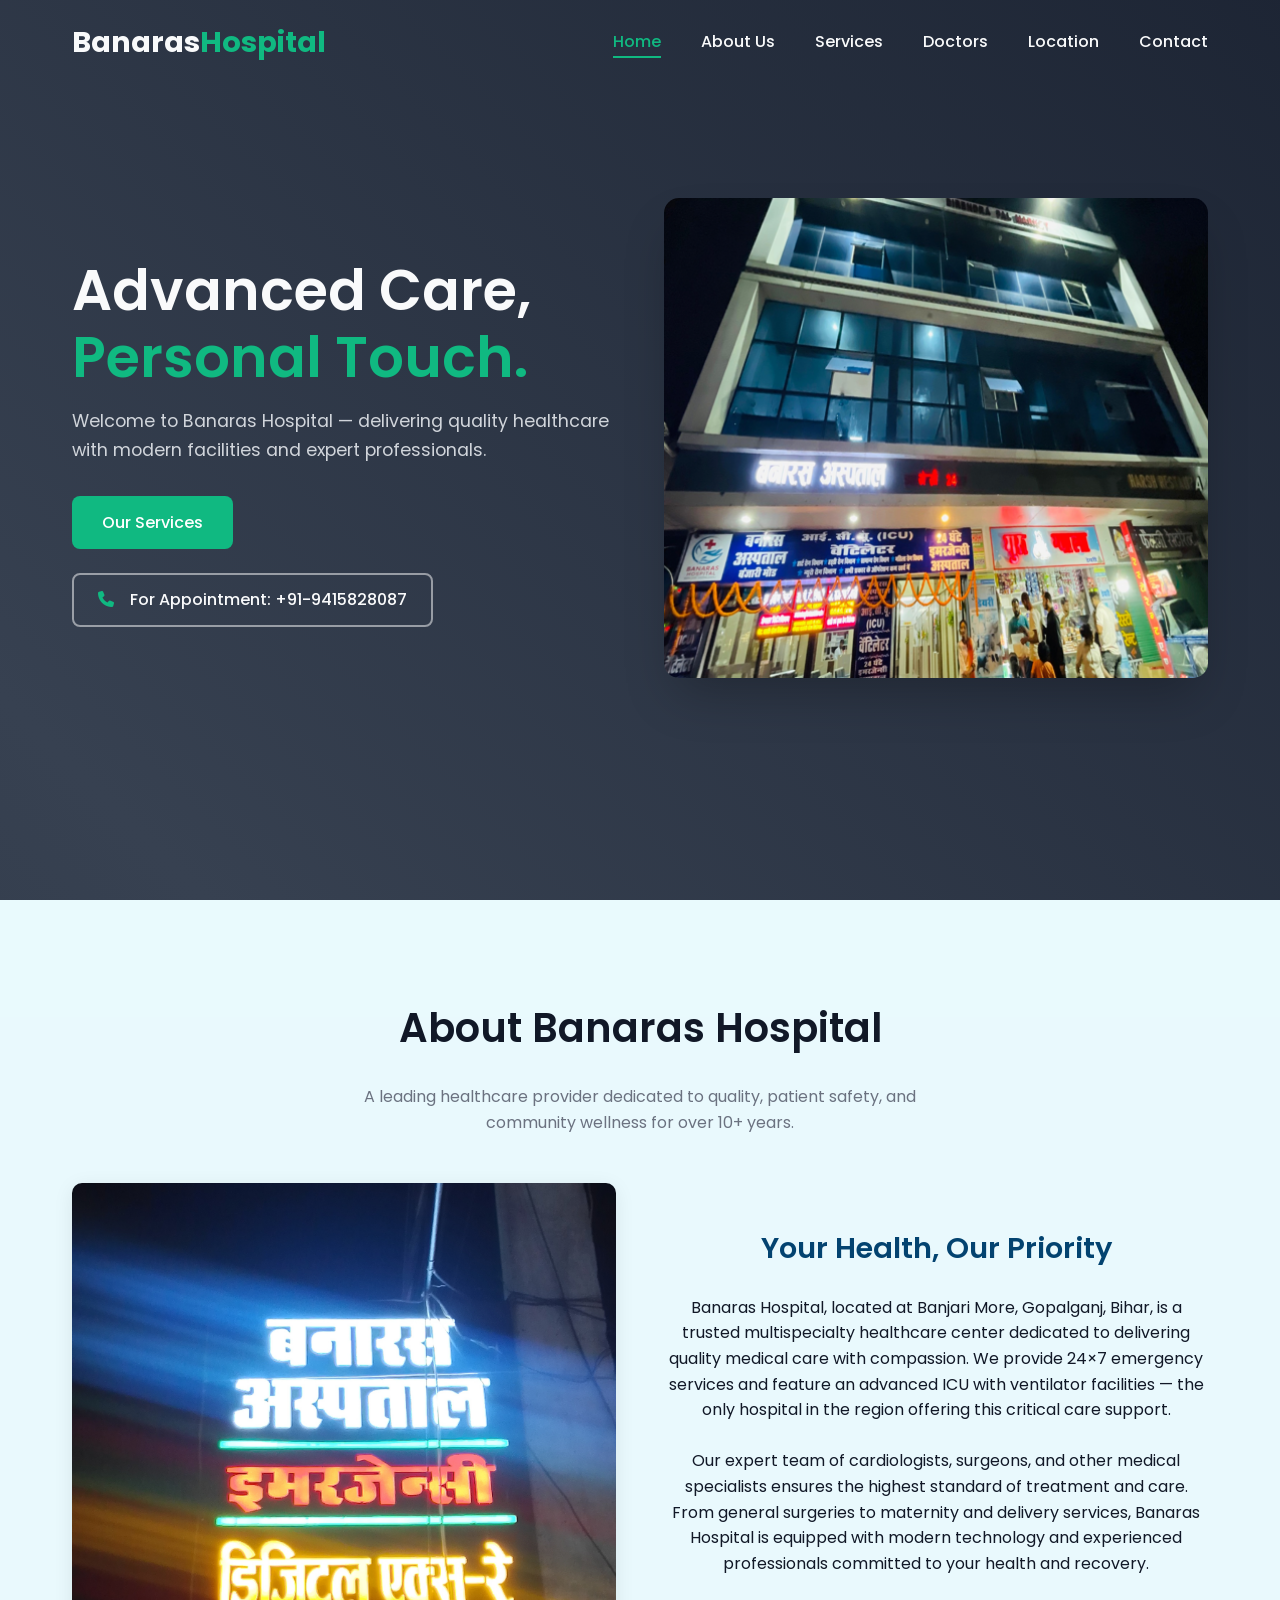
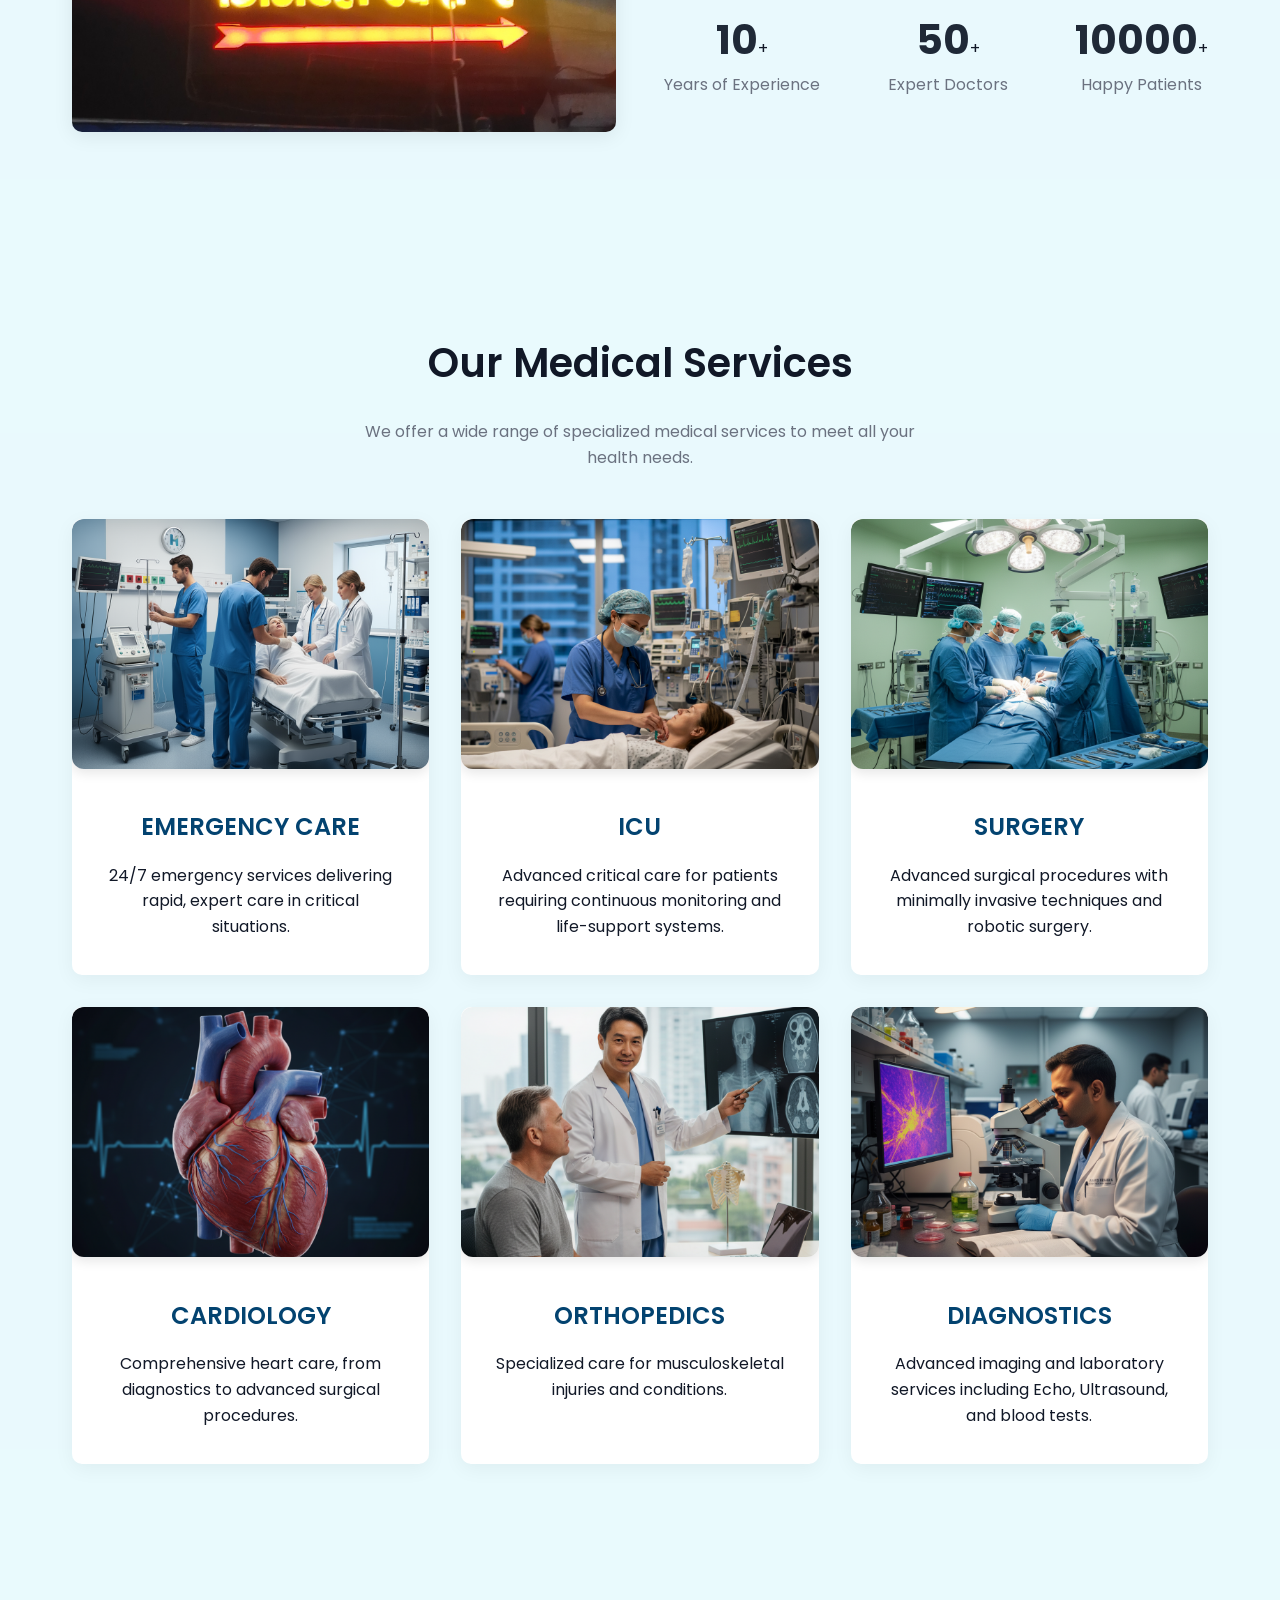
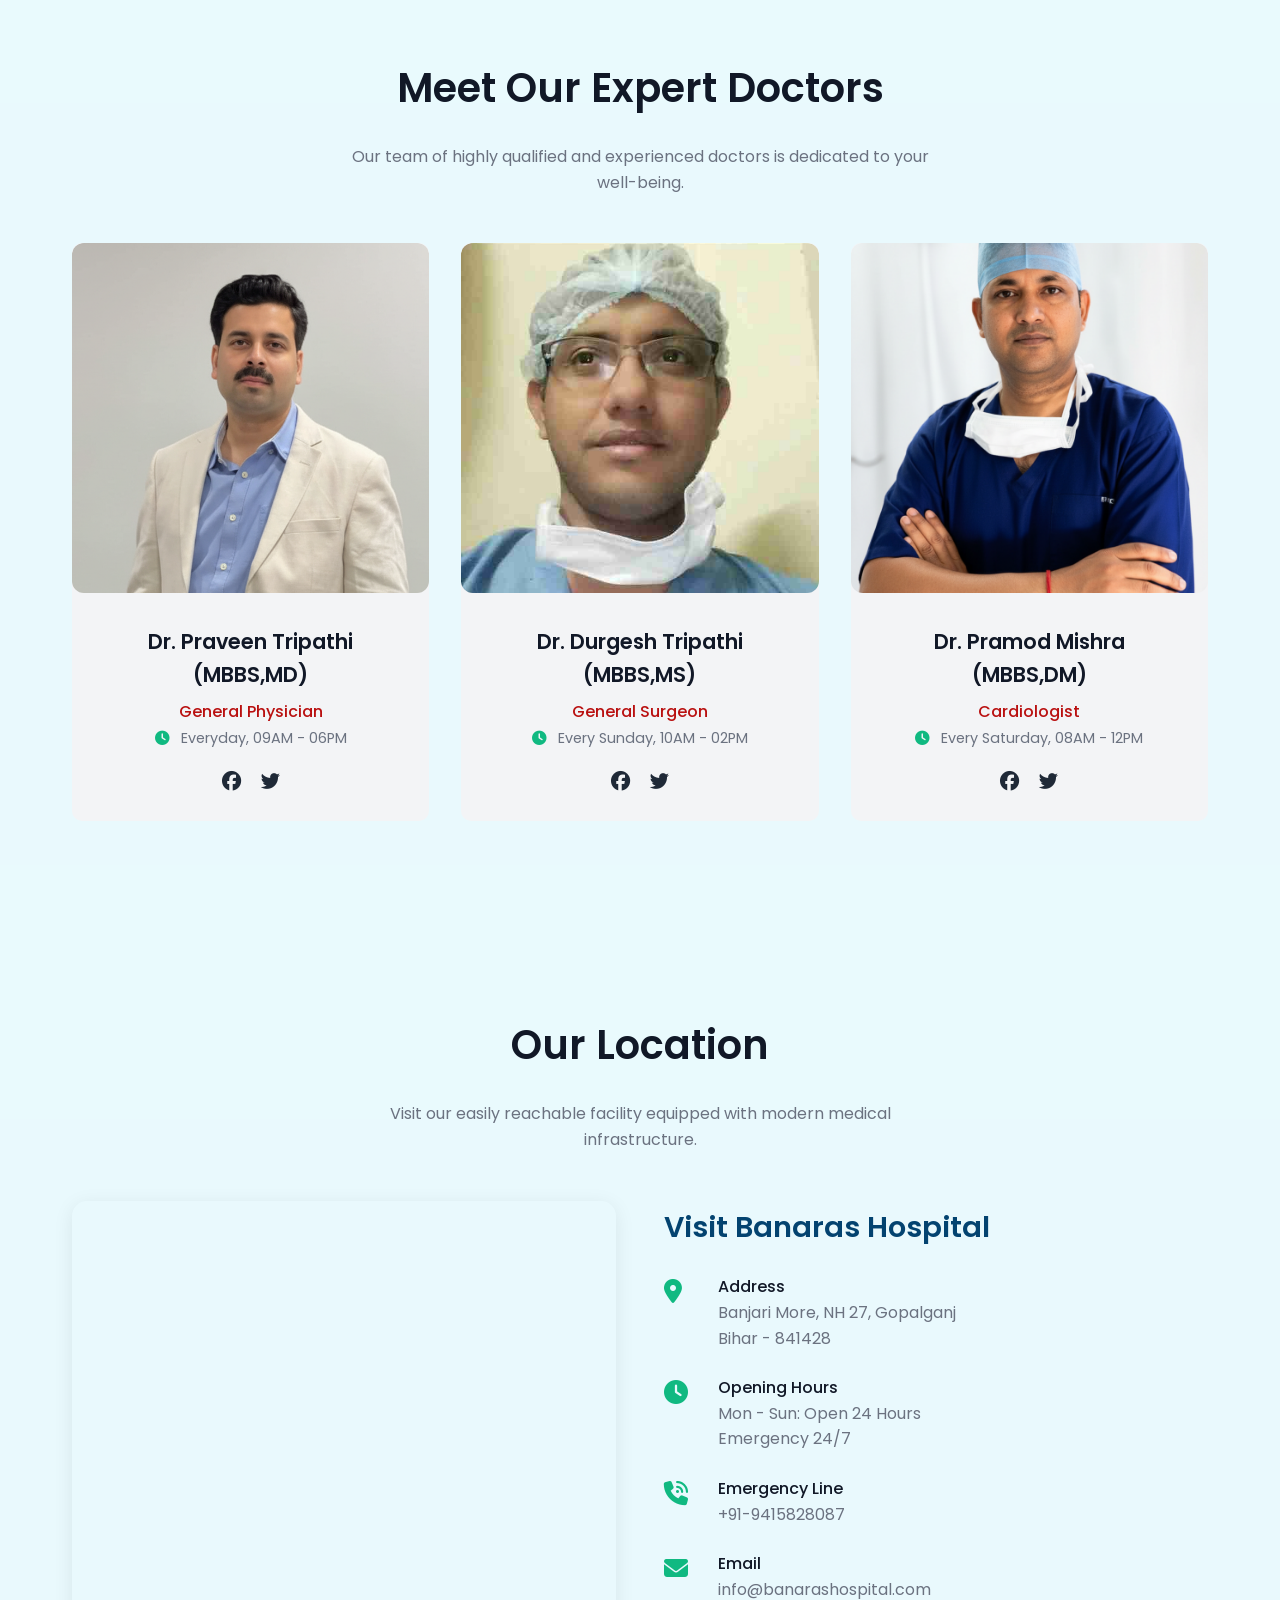
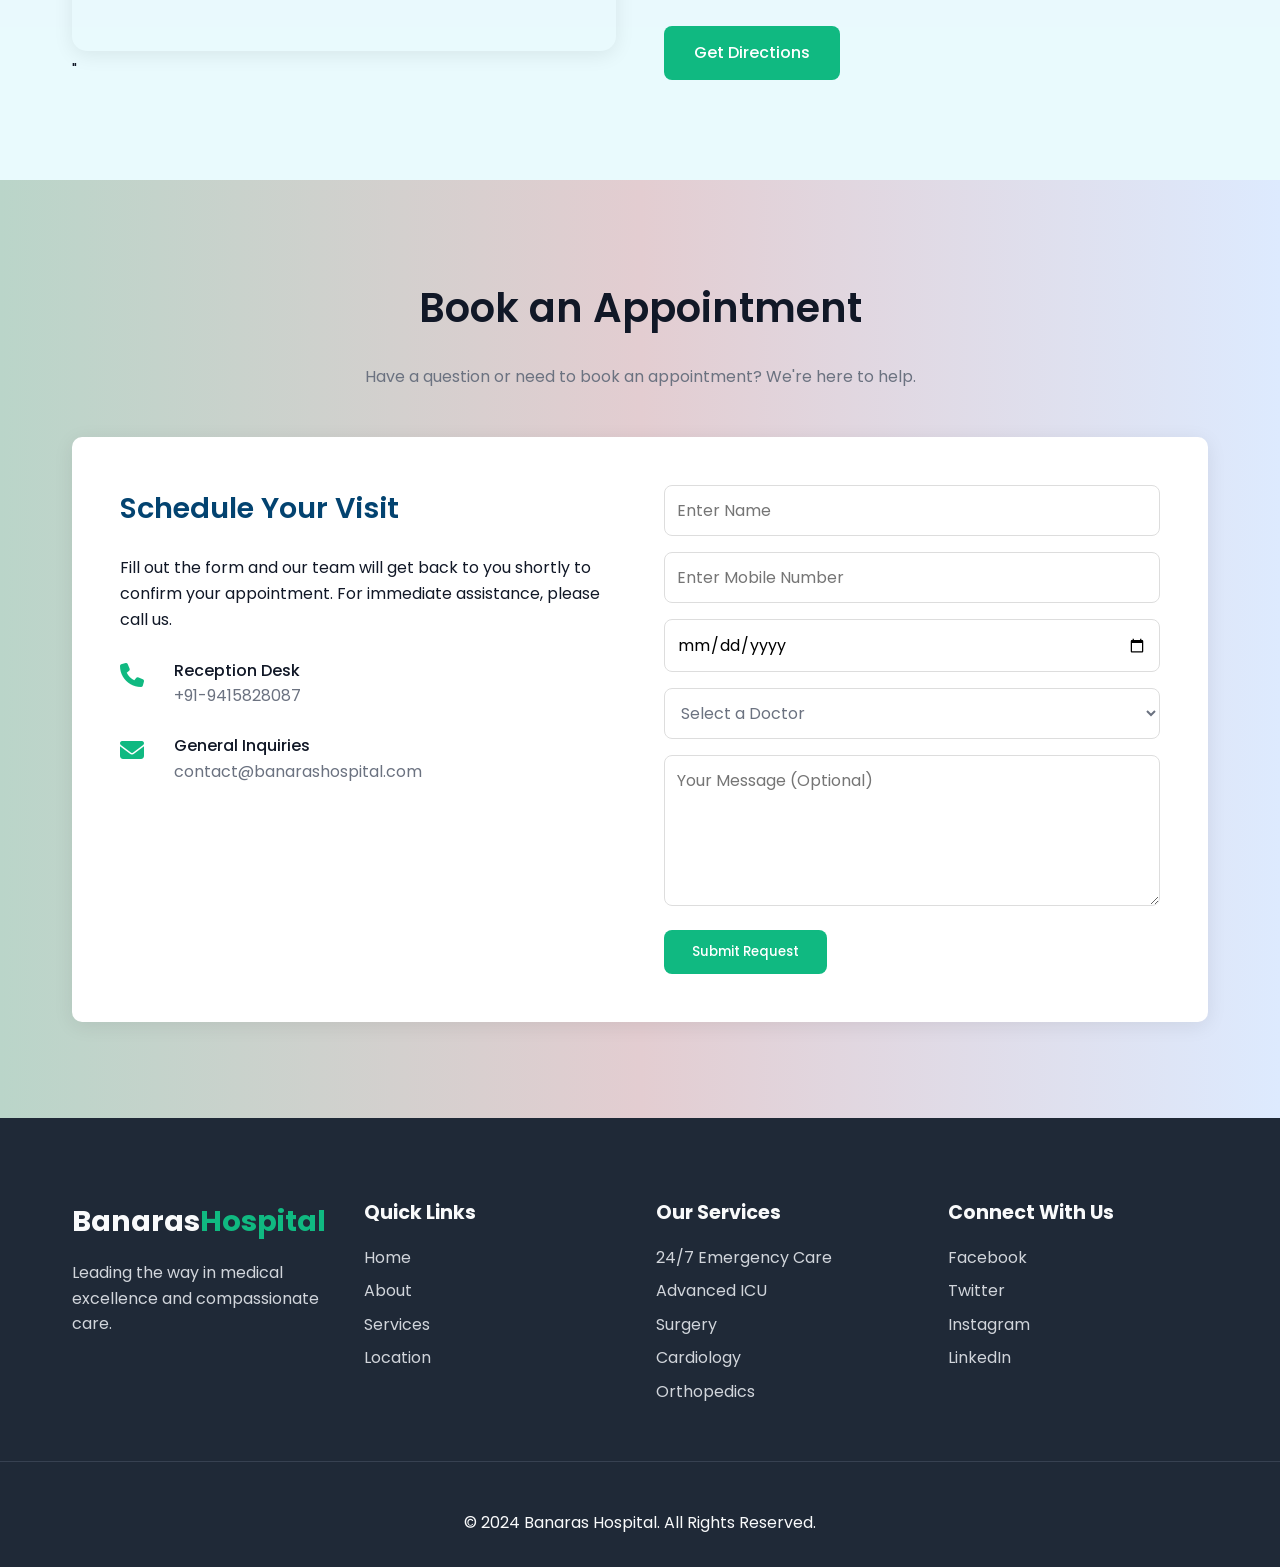
==== index.html @ f776d6e7 "BH" ====
<!DOCTYPE html>
<html lang="en">

<head>
    <meta charset="UTF-8">
    <meta name="viewport" content="width=device-width, initial-scale=1.0">
    <title>Banaras Hospital</title>
    <!-- Stylesheets -->
    <link rel="preconnect" href="https://fonts.googleapis.com">
    <link rel="preconnect" href="https://fonts.gstatic.com" crossorigin>
    <link href="https://fonts.googleapis.com/css2?family=Poppins:wght@300;400;500;600;700&display=swap"
        rel="stylesheet">
    <link rel="stylesheet" href="https://cdnjs.cloudflare.com/ajax/libs/font-awesome/6.4.0/css/all.min.css">
    <link rel="stylesheet" href="https://unpkg.com/aos@next/dist/aos.css" />
    <style>
        :root {
            --primary-color: #10B981;
            --primary-dark: #059669;
            --bg-dark: #1F2937;
            --bg-dark-2: #374151;
            --text-dark: #111827;
            --text-light: #F9FAFB;
            --bg-light: #ffffff;
            --bg-grey: #f3f4f6;
            --shadow: 0 4px 20px rgba(0, 0, 0, 0.08);
        }

        * {
            margin: 0;
            padding: 0;
            box-sizing: border-box;
            font-family: 'Poppins', sans-serif;
            scroll-behavior: smooth;
        }

        body {
            line-height: 1.6;
            background-color: var(--bg-light);
            color: var(--text-dark);
        }

        .container {
            max-width: 1200px;
            margin: auto;
            padding: 0 2rem;
        }

        section {
            padding: 6rem 0;
            background: linear-gradient(90deg, #BAD5C9 0%, #E3CDD1 50%, #DDEAFE 100%);
            background-color: #64d8f224;
        }

        h1,
        h2,
        h3 {
            margin-bottom: 1.5rem;
            font-weight: 600;
        }

        h2 {
            text-align: center;
            font-size: 2.5rem;
            color: var(--text-dark);
        }

        .section-subtitle {
            text-align: center;
            max-width: 600px;
            margin: 0 auto 3rem auto;
            color: #6B7280;
        }

        .btn {
            display: inline-block;
            padding: 12px 28px;
            background: var(--primary-color);
            color: #fff;
            border-radius: 8px;
            text-decoration: none;
            font-weight: 500;
            transition: all 0.3s ease;
            border: 2px solid transparent;
        }

        .btn:hover {
            background: var(--primary-dark);
            transform: translateY(-3px);
            box-shadow: 0 10px 20px rgba(16, 185, 129, 0.2);
        }

        .header {
            position: fixed;
            top: 0;
            left: 0;
            width: 100%;
            padding: 1.2rem 0;
            z-index: 1000;
            transition: all 0.4s ease;
        }

        .header.sticky {
            background: var(--bg-dark);
            box-shadow: 0 2px 10px rgba(0, 0, 0, 0.2);
            padding: 0.8rem 0;
        }

        .navbar {
            display: flex;
            justify-content: space-between;
            align-items: center;
        }

        .logo {
            font-size: 1.8rem;
            font-weight: 700;
            color: var(--text-light);
            text-decoration: none;
        }

        .logo span {
            color: var(--primary-color);
        }

        .nav-links {
            list-style: none;
            display: flex;
        }

        .nav-links li {
            margin-left: 2.5rem;
        }

        .nav-links a {
            text-decoration: none;
            color: var(--text-light);
            font-weight: 500;
            position: relative;
            transition: color 0.3s ease;
        }

        .nav-links a::after {
            content: '';
            position: absolute;
            bottom: -5px;
            left: 50%;
            transform: translateX(-50%);
            width: 0;
            height: 2px;
            background: var(--primary-color);
            transition: width 0.3s ease;
        }

        .nav-links a:hover,
        .nav-links a.active {
            color: var(--primary-color);
        }

        .nav-links a:hover::after,
        .nav-links a.active::after {
            width: 100%;
        }

        .menu-toggle {
            display: none;
            font-size: 1.5rem;
            cursor: pointer;
            color: var(--text-light);
        }

        #hero {
            min-height: 100vh;
            background: linear-gradient(45deg, var(--bg-dark), var(--bg-dark-2), #111827, var(--bg-dark));
            background-size: 400% 400%;
            animation: gradientBG 15s ease infinite;
            color: var(--text-light);
            display: flex;
            align-items: center;
            padding-top: 80px;
        }

        @keyframes gradientBG {
            0% {
                background-position: 0% 50%;
            }

            50% {
                background-position: 100% 50%;
            }

            100% {
                background-position: 0% 50%;
            }
        }

        .hero-content {
            display: grid;
            grid-template-columns: 1fr 1fr;
            align-items: center;
            gap: 3rem;
        }

        .hero-text h1 {
            font-size: 3.5rem;
            margin-bottom: 1rem;
            line-height: 1.2;
        }

        .hero-text h1 span {
            color: var(--primary-color);
        }

        .hero-text p {
            font-size: 1.1rem;
            margin-bottom: 2rem;
            color: #D1D5DB;
        }

        .hero-buttons {
            display: flex;
            align-items: center;
            gap: 1.5rem;
            flex-wrap: wrap;
        }

        .appointment-info {
            color: var(--text-light);
            font-weight: 500;
            border: 2px solid rgba(255, 255, 255, 0.5);
            padding: 12px 24px;
            border-radius: 8px;
            transition: all 0.3s ease;
            text-decoration: none;
        }

        .appointment-info:hover {
            background-color: rgba(255, 255, 255, 0.1);
            border-color: rgba(255, 255, 255, 0.8);
        }

        .appointment-info i {
            margin-right: 0.75rem;
            color: var(--primary-color);
        }

        .hero-image img {
            width: 100%;
            border-radius: 15px;
            box-shadow: 0 25px 50px -12px rgba(0, 0, 0, 0.25);
        }

        #about {
            background: #64d8f224;
        }

        .about-content {
            display: grid;
            grid-template-columns: 1fr 1fr;
            gap: 3rem;
            align-items: center;
            text-align: center;
        }

        .about-image img {
            width: 100%;
            border-radius: 10px;
            box-shadow: var(--shadow);
        }

        .about-text h3 {
            color: #034370;
            font-size: 1.8rem;
            text-align: center;
        }

        .stats-container {
            display: flex;
            justify-content: space-between;
            margin-top: 2rem;
        }

        .stat-item {
            text-align: center;
        }

        .stat-item .count {
            font-size: 2.5rem;
            font-weight: 700;
            color: var(--bg-dark);
        }

        .stat-item p {
            color: #6B7280;
        }

        #services {

            background: #64d8f224;
        }

        .services-grid {
            display: grid;
            grid-template-columns: repeat(auto-fit, minmax(300px, 1fr));
            gap: 2rem;
        }

        .service-card {
            background: var(--bg-light);
            border-radius: 10px;
            box-shadow: 0 5px 20px rgba(0, 0, 0, 0.05);
            overflow: hidden;
            border-bottom: 4px solid transparent;
            transition: transform 0.3s ease, box-shadow 0.3s ease;
        }

        .service-card:hover {
            transform: translateY(-5px);
            box-shadow: 0 15px 30px rgba(0, 0, 0, 0.1);
            border-color: var(--primary-color);
        }

        .service-card img {
            width: 100%;
            height: 250px;
            object-fit: cover;
            border-radius: 12px;
            box-shadow: 0 4px 12px rgba(0, 0, 0, 0.1);
            transition: transform 0.3s ease;
        }

        .service-card:hover .service-card img {
            transform: scale(1.05);
        }

        .service-card-content {
            padding: 2rem;
            text-align: center;
        }

        .service-card h3 {
            font-size: 1.5rem;
            margin-bottom: 1rem;
            color: #034370;
        }

        #doctors {
            background: #64d8f224;
        }

        .doctors-grid {
            display: grid;
            grid-template-columns: repeat(auto-fit, minmax(250px, 1fr));
            gap: 2rem;
        }

        .doctor-card {
            background: var(--bg-grey);
            text-align: center;
            border-radius: 10px;
            overflow: hidden;
            box-shadow: black;
            transition: transform 0.3s ease, box-shadow 0.3s ease;
        }

        .doctor-card:hover {
            transform: translateY(-10px);
            box-shadow: 0 8px 30px rgba(0, 0, 0, 0.12);
        }

        .doctor-card img {
            width: 100%;
            height: 350px;
            object-fit: cover;
            border-radius: 12px;
        }

        .doctor-info {
            padding: 1.5rem;
        }

        .doctor-info h3 {
            font-size: 1.3rem;
            margin-bottom: 0.5rem;
        }

        .doctor-info p {
            color: #b91010;
            font-weight: 500;
        }

        .doctor-availability {
            font-size: 0.9rem;
            color: #6B7280;
            margin-top: 0.75rem;
            font-weight: 400;
        }

        .doctor-availability i {
            margin-right: 0.5rem;
            color: var(--primary-color);
        }

        .social-links {
            margin-top: 1rem;
        }

        .social-links a {
            color: var(--bg-dark);
            margin: 0 0.5rem;
            font-size: 1.2rem;
            transition: color 0.3s ease;
        }

        .social-links a:hover {
            color: var(--primary-dark);
        }

        #location {
            background: #64d8f224;
        }

        .location-grid {
            display: grid;
            grid-template-columns: 1fr 1fr;
            gap: 3rem;
            align-items: center;
        }

        .location-map iframe {
            width: 100%;
            height: 450px;
            border: 0;
            border-radius: 10px;
            box-shadow: var(--shadow);
        }

        .location-details h3 {
            color: #034370;
            font-size: 1.8rem;
        }

        .location-item {
            display: flex;
            align-items: flex-start;
            margin-bottom: 1.5rem;
        }

        .location-item i {
            font-size: 1.5rem;
            color: var(--primary-color);
            margin-right: 1.5rem;
            margin-top: 5px;
            width: 30px;
        }

        .location-item p {
            margin: 0;
            font-weight: 500;
        }

        .location-item span {
            display: block;
            color: #6B7280;
            font-weight: 400;
        }

        .contact-content {
            display: grid;
            grid-template-columns: 1fr 1fr;
            gap: 3rem;
            background: var(--bg-light);
            padding: 3rem;
            border-radius: 10px;
            box-shadow: var(--shadow);
        }

        .contact-info h3 {
            color: #034370;
            font-size: 1.8rem;
        }

        .contact-form form {
            display: flex;
            flex-direction: column;
        }

        .contact-form h3 {
            font-size: 1.8rem;
        }

        .form-group {
            margin-bottom: 1rem;
        }

        .form-group input,
        .form-group textarea,
        .form-group select {
            width: 100%;
            padding: 12px;
            border: 1px solid #ddd;
            border-radius: 8px;
            font-size: 1rem;
            transition: border-color 0.3s ease;
            background-color: #fff;
            font-family: 'Poppins', sans-serif;
        }

        .form-group select:invalid {
            color: #6B7280;
        }

        .form-group input:focus,
        .form-group textarea:focus,
        .form-group select:focus {
            outline: none;
            border-color: var(--primary-color);
        }

        .contact-form .btn {
            align-self: flex-start;
            border: none;
            cursor: pointer;
        }

        #form-status {
            margin-top: 1rem;
            padding: 10px;
            border-radius: 5px;
            font-weight: 500;
            display: none;
        }

        #form-status.error {
            background-color: #FEE2E2;
            color: #991B1B;
            display: block;
        }

        .footer {
            background: var(--bg-dark);
            color: var(--text-light);
            padding: 5rem 0 2rem 0;
        }

        .footer-content {
            display: grid;
            grid-template-columns: repeat(auto-fit, minmax(250px, 1fr));
            gap: 2rem;
        }

        .footer-about .logo {
            color: var(--text-light);
        }

        .footer-about p {
            margin-top: 1rem;
            color: #D1D5DB;
        }

        .footer h4 {
            font-size: 1.2rem;
            margin-bottom: 1rem;
            color: var(--text-light);
        }

        .footer-links ul {
            list-style: none;
        }

        .footer-links a {
            color: #D1D5DB;
            text-decoration: none;
            display: block;
            margin-bottom: 0.5rem;
            transition: color 0.3s ease;
        }

        .footer-links a:hover {
            color: var(--primary-color);
        }

        .footer-bottom {
            text-align: center;
            padding-top: 3rem;
            margin-top: 3rem;
            border-top: 1px solid var(--bg-dark-2);
        }

        .popup-modal-overlay {
            position: fixed;
            top: 0;
            left: 0;
            width: 100%;
            height: 100%;
            background: rgba(0, 0, 0, 0.6);
            z-index: 2000;
            display: none;
            align-items: center;
            justify-content: center;
            opacity: 0;
            transition: opacity 0.3s ease;
        }

        .popup-modal-overlay.active {
            display: flex;
            opacity: 1;
        }

        .popup-modal {
            background: #fff;
            padding: 2.5rem;
            border-radius: 10px;
            box-shadow: 0 5px 20px rgba(0, 0, 0, 0.2);
            text-align: center;
            max-width: 400px;
            width: 90%;
            transform: scale(0.9);
            transition: transform 0.3s ease;
        }

        .popup-modal-overlay.active .popup-modal {
            transform: scale(1);
        }

        .popup-icon {
            font-size: 4rem;
            color: var(--primary-color);
            margin-bottom: 1rem;
        }

        .popup-modal h3 {
            color: var(--text-dark);
            margin-bottom: 1rem;
        }

        .popup-modal p {
            color: #6B7280;
            margin-bottom: 2rem;
        }

        /* ==== RESPONSIVE REFINEMENTS ==== */
        @media(max-width: 992px) {

            .hero-content,
            .about-content,
            .contact-content,
            .location-grid {
                grid-template-columns: 1fr;
            }

            .hero-image {
                grid-row: 1;
                margin-bottom: 2rem;
            }

            .hero-text {
                text-align: center;
            }

            .hero-buttons {
                justify-content: center;
            }

            .about-image {
                margin-bottom: 2rem;
            }

            .location-map {
                margin-bottom: 2rem;
            }
        }

        @media(max-width: 768px) {
            .container {
                padding: 0 1rem;
                /* Reduced side padding on small screens */
            }

            .menu-toggle {
                display: block;
            }

            .nav-links {
                position: absolute;
                top: 100%;
                left: 0;
                width: 100%;
                background: var(--bg-dark);
                flex-direction: column;
                padding: 1rem 0;
                height: 0;
                overflow: hidden;
                transition: all 0.3s ease-in-out;
            }

            .nav-links.active {
                height: 280px;
            }

            .nav-links li {
                margin: 0;
                text-align: center;
                padding: 1rem 0;
            }

            .header {
                background: var(--bg-dark);
                padding: 0.8rem 0;
            }

            #hero h1 {
                font-size: 2.8rem;
                /* Adjusted h1 size for mobile */
            }

            h2 {
                font-size: 2.2rem;
                /* Adjusted h2 size for mobile */
            }

            .hero-text h1 {
                font-size: 2.5rem;
            }

            section {
                padding: 4rem 0;
                
                
            }

            .stats-container {
                flex-direction: column;
                gap: 1.5rem;
            }

            .contact-content {
                padding: 2rem;
                /* Reduced padding on contact form for mobile */
            }
        }
    </style>
</head>

<body>

    <header class="header">
        <div class="container navbar"> <a href="#" class="logo">Banaras<span>Hospital</span></a>
            <ul class="nav-links">
                <li><a href="#hero" class="active">Home</a></li>
                <li><a href="#about">About Us</a></li>
                <li><a href="#services">Services</a></li>
                <li><a href="#doctors">Doctors</a></li>
                <li><a href="#location">Location</a></li>
                <li><a href="#contact">Contact</a></li>
            </ul>
            <div class="menu-toggle"> <i class="fas fa-bars"></i> </div>
        </div>
    </header>
    <main>
        <section id="hero">
            <div class="container">
                <div class="hero-content">
                    <div class="hero-text" data-aos="fade-right">
                        <h1>Advanced Care, <span>Personal Touch.</span></h1>
                        <p>Welcome to Banaras Hospital — delivering quality healthcare with modern facilities and expert
                            professionals.</p>
                        <div class="hero-buttons"> <a href="#services" class="btn">Our Services</a>
                            <a href="#contact" class="appointment-info">
                                <i class="fas fa-phone"></i> For Appointment: +91-9415828087
                            </a>
                        </div>
                    </div>
                    <div class="hero-image" data-aos="fade-left"> <img src="bhimg.png" alt="Doctor with patient"> </div>
                </div>
            </div>
        </section>
        <section id="about">
            <div class="container">
                <h2 data-aos="fade-up">About Banaras Hospital</h2>
                <p class="section-subtitle" data-aos="fade-up" data-aos-delay="100"> A leading healthcare provider
                    dedicated to quality, patient safety, and community wellness for over 10+ years. </p>
                <div class="about-content">
                    <div class="about-image" data-aos="fade-right" data-aos-delay="200"> <img src="bhlogimg.jpg"
                            alt="Hospital Building"> </div>
                    <div class="about-text" data-aos="fade-left" data-aos-delay="300">
                        <h3>Your Health, Our Priority</h3>
                        <p>Banaras Hospital, located at Banjari More, Gopalganj, Bihar, is a trusted multispecialty
                            healthcare center dedicated to delivering quality medical care with compassion. We provide
                            24×7 emergency services and feature an advanced ICU with ventilator facilities — the only
                            hospital in the region offering this critical care support.<br><br>

                            Our expert team of cardiologists, surgeons, and other medical specialists ensures the
                            highest standard of treatment and care. From general surgeries to maternity and delivery
                            services, Banaras Hospital is equipped with modern technology and experienced professionals
                            committed to your health and recovery.
                        </p>
                        <div class="stats-container">
                            <div class="stat-item" data-aos="fade-up" data-aos-delay="400"> <span class="count"
                                    data-target="10">0</span>+ <p>Years of Experience</p>
                            </div>
                            <div class="stat-item" data-aos="fade-up" data-aos-delay="500"> <span class="count"
                                    data-target="50">0</span>+ <p>Expert Doctors</p>
                            </div>
                            <div class="stat-item" data-aos="fade-up" data-aos-delay="600"> <span class="count"
                                    data-target="10000">0</span>+ <p>Happy Patients</p>
                            </div>
                        </div>
                    </div>
                </div>
            </div>
        </section>
        <section id="services">
            <div class="container">
                <h2 data-aos="fade-up">Our Medical Services</h2>
                <p class="section-subtitle" data-aos="fade-up" data-aos-delay="100"> We offer a wide range of
                    specialized medical services to meet all your health needs. </p>
                <div class="services-grid">
                    <div class="service-card" data-aos="fade-up" data-aos-delay="200"> <img src="Emergencyimg.png"
                            alt="EMERGENCY">
                        <div class="service-card-content">
                            <h3>EMERGENCY CARE</h3>
                            <p>24/7 emergency services delivering rapid, expert care in critical situations.</p>
                        </div>
                    </div>
                    <div class="service-card" data-aos="fade-up" data-aos-delay="300"> <img src="icuimg.png" alt="ICU">
                        <div class="service-card-content">
                            <h3>ICU</h3>
                            <p>Advanced critical care for patients requiring continuous monitoring and life-support
                                systems.</p>
                        </div>
                    </div>
                    <div class="service-card" data-aos="fade-up" data-aos-delay="400"> <img src="surgeryimg.png"
                            alt="SURGERY">
                        <div class="service-card-content">
                            <h3>SURGERY</h3>
                            <p>Advanced surgical procedures with minimally invasive techniques and robotic surgery.</p>
                        </div>
                    </div>
                    <div class="service-card" data-aos="fade-up" data-aos-delay="500"> <img src="cardioimg.png"
                            alt="CARDIOLOGY">
                        <div class="service-card-content">
                            <h3>CARDIOLOGY</h3>
                            <p>Comprehensive heart care, from diagnostics to advanced surgical procedures.</p>
                        </div>
                    </div>
                    <div class="service-card" data-aos="fade-up" data-aos-delay="600"> <img src="orthoimg.png"
                            alt="Orthopedics">
                        <div class="service-card-content">
                            <h3>ORTHOPEDICS</h3>
                            <p>Specialized care for musculoskeletal injuries and conditions.</p>
                        </div>
                    </div>
                    <div class="service-card" data-aos="fade-up" data-aos-delay="700"> <img src="pathologyimg.png"
                            alt="Diagnostics">
                        <div class="service-card-content">
                            <h3>DIAGNOSTICS</h3>
                            <p>Advanced imaging and laboratory services including Echo, Ultrasound, and blood tests.</p>
                        </div>
                    </div>
                </div>
            </div>
        </section>
        <section id="doctors">
            <div class="container">
                <h2 data-aos="fade-up">Meet Our Expert Doctors</h2>
                <p class="section-subtitle" data-aos="fade-up" data-aos-delay="100"> Our team of highly qualified and
                    experienced doctors is dedicated to your well-being. </p>
                <div class="doctors-grid">
                    <div class="doctor-card" data-aos="fade-up" data-aos-delay="200"> <img src="doc.1img.png"
                            alt="Doctor 1">
                        <div class="doctor-info">
                            <h3>Dr. Praveen Tripathi (MBBS,MD)</h3>
                            <p>General Physician</p>
                            <p1 class="doctor-availability"><i class="fas fa-clock"></i> Everyday, 09AM - 06PM </p1>
                            <div class="social-links"> <a href="#"><i class="fab fa-facebook"></i></a> <a href="#"><i
                                        class="fab fa-twitter"></i></a>
                            </div>
                        </div>
                    </div>
                    <div class="doctor-card" data-aos="fade-up" data-aos-delay="300"> <img src="doc2.jpg"
                            alt="Doctor 2">
                        <div class="doctor-info">
                            <h3>Dr. Durgesh Tripathi (MBBS,MS)</h3>
                            <p>General Surgeon</p>
                            <p1 class="doctor-availability"><i class="fas fa-clock"></i> Every Sunday, 10AM - 02PM</p1>
                            <div class="social-links"> <a href="#"><i class="fab fa-facebook"></i></a> <a href="#"><i
                                        class="fab fa-twitter"></i></a>
                            </div>
                        </div>
                    </div>
                    <div class="doctor-card" data-aos="fade-up" data-aos-delay="400"> <img src="doc3img.png"
                            alt="Doctor 3">
                        <div class="doctor-info">
                            <h3>Dr. Pramod Mishra (MBBS,DM)</h3>
                            <p>Cardiologist</p>
                            <p1 class="doctor-availability"><i class="fas fa-clock"></i> Every Saturday, 08AM - 12PM
                            </p1>
                            <div class="social-links"> <a href="#"><i class="fab fa-facebook"></i></a> <a href="#"><i
                                        class="fab fa-twitter"></i></a>
                            </div>
                        </div>
                    </div>

                </div>
            </div>
        </section>
        <section id="location">
            <div class="container">
                <h2 data-aos="fade-up">Our Location</h2>
                <p class="section-subtitle" data-aos="fade-up" data-aos-delay="100"> Visit our easily reachable facility
                    equipped with modern medical infrastructure. </p>
                <div class="location-grid">
                    <div class="location-map" data-aos="fade-right" data-aos-delay="200">
                        <iframe
                            src="https://www.google.com/maps/embed?pb=!1m14!1m8!1m3!1d14286.046330491694!2d84.4250216!3d26.4714683!3m2!1i1024!2i768!4f13.1!3m3!1m2!1s0x39930557d3464d77%3A0x78c5e926947fc716!2sBanaras%20Hospital%20Gopalganj!5e0!3m2!1sen!2sin!4v1760092671482!5m2!1sen!2sin"
                            width="600" height="450" style="border:0; border-radius: 15px;" allowfullscreen=""
                            loading="lazy" referrerpolicy="no-referrer-when-downgrade"></iframe>"
                    </div>
                    <div class="location-details" data-aos="fade-left" data-aos-delay="300">
                        <h3>Visit Banaras Hospital</h3>
                        <div class="location-item"> <i class="fas fa-map-marker-alt"></i>
                            <div>
                                <p>Address</p> <span>Banjari More, NH 27, Gopalganj <br>Bihar - 841428</span>
                            </div>
                        </div>
                        <div class="location-item"> <i class="fas fa-clock"></i>
                            <div>
                                <p>Opening Hours</p> <span>Mon - Sun: Open 24 Hours</span> <span>Emergency 24/7</span>
                            </div>
                        </div>
                        <div class="location-item"> <i class="fas fa-phone-volume"></i>
                            <div>
                                <p>Emergency Line</p> <span>+91-9415828087</span>
                            </div>
                        </div>
                        <div class="location-item"> <i class="fas fa-envelope"></i>
                            <div>
                                <p>Email</p> <span>info@banarashospital.com</span>
                            </div>
                        </div>
                        <a href="https://maps.app.goo.gl/nec2z4cJ3yUnvSoNA" class="btn" target="_blank">Get
                            Directions</a>
                    </div>
                </div>
            </div>
        </section>
        <section id="contact">
            <div class="container">
                <h2 data-aos="fade-up">Book an Appointment</h2>
                <p class="section-subtitle" data-aos="fade-up" data-aos-delay="100">
                    Have a question or need to book an appointment? We're here to help.
                </p>
                <div class="contact-content">
                    <div class="contact-info" data-aos="fade-right" data-aos-delay="200">
                        <h3>Schedule Your Visit</h3>
                        <p>Fill out the form and our team will get back to you shortly to confirm your appointment. For
                            immediate assistance, please call us.</p><br>
                        <div class="location-item"> <i class="fas fa-phone"></i>
                            <div>
                                <p>Reception Desk</p> <span>+91-9415828087</span>
                            </div>
                        </div>
                        <div class="location-item"> <i class="fas fa-envelope"></i>
                            <div>
                                <p>General Inquiries</p> <span>contact@banarashospital.com</span>
                            </div>
                        </div>
                    </div>
                    <div class="contact-form" data-aos="fade-left" data-aos-delay="300">
                        <form id="contact-form" action="https://formspree.io/f/xyznpkeq" method="POST">
                            <div class="form-group"><input type="text" name="Name" placeholder="Enter Name" required>
                            </div>
                            <div class="form-group"><input type="number" name="Number" placeholder="Enter Mobile Number"
                                    required>
                            </div>
                            <div class="form-group"><input type="date" name="Date" required></div>
                            <div class="form-group">
                                <select name="Doctor" required>
                                    <option value="" disabled selected>Select a Doctor</option>
                                    <option value="Dr. Praveen Tripathi">Dr. Praveen Tripathi - General Physician
                                    </option>
                                    <option value="Dr. Durgesh Tripathi">Dr. Durgesh Tiwari - General Surgeon</option>
                                    <option value="Dr. Pramod Mishra">Dr. Pramod Mishra - Cardiologist</option>
                                </select>
                            </div>
                            <div class="form-group"><textarea name="Message" rows="5"
                                    placeholder="Your Message (Optional)"></textarea></div>
                            <button type="submit" class="btn">Submit Request</button>
                        </form>
                        <p id="form-status"></p>
                    </div>
                </div>
            </div>
        </section>
    </main>

    <!-- Footer -->
    <footer class="footer">
        <div class="container footer-content">
            <div class="footer-about"> <a href="#" class="logo">Banaras<span>Hospital</span></a>
                <p>Leading the way in medical excellence and compassionate care.</p>
            </div>
            <div class="footer-links">
                <h4>Quick Links</h4>
                <ul>
                    <li><a href="#hero">Home</a></li>
                    <li><a href="#about">About</a></li>
                    <li><a href="#services">Services</a></li>
                    <li><a href="#location">Location</a></li>
                </ul>
            </div>
            <div class="footer-links">
                <h4>Our Services</h4>
                <ul>
                    <li><a href="#">24/7 Emergency Care</a></li>
                    <li><a href="#">Advanced ICU</a></li>
                    <li><a href="#">Surgery</a></li>
                    <li><a href="#">Cardiology</a></li>
                    <li><a href="#">Orthopedics</a></li>

                </ul>
            </div>
            <div class="footer-links">
                <h4>Connect With Us</h4>
                <ul>
                    <li><a href="https://www.facebook.com/banaras.hospital.9/">Facebook</a></li>
                    <li><a href="#">Twitter</a></li>
                    <li><a href="#">Instagram</a></li>
                    <li><a href="#">LinkedIn</a></li>
                </ul>
            </div>
        </div>
        <div class="footer-bottom">
            <p>&copy; 2024 Banaras Hospital. All Rights Reserved.</p>
        </div>
    </footer>

    <!-- ==== NEW HTML FOR POP-UP MODAL ==== -->
    <div class="popup-modal-overlay" id="popup-modal-overlay">
        <div class="popup-modal">
            <div class="popup-icon">
                <i class="fas fa-check-circle"></i>
            </div>
            <h3>Success!</h3>
            <p>Your appointment request has been submitted successfully.</p>
            <button class="btn" id="popup-close-btn">OK</button>
        </div>
    </div>
    <!-- =================================== -->

    <!-- Scripts -->
    <script src="https://unpkg.com/aos@next/dist/aos.js"></script>
    <script>
        AOS.init({
            duration: 1000,
            once: true,
            offset: 120,
        });

        const header = document.querySelector('.header');
        const menuToggle = document.querySelector('.menu-toggle');
        const navLinks = document.querySelector('.nav-links');
        window.addEventListener('scroll', () => { header.classList.toggle('sticky', window.scrollY > 50); });
        menuToggle.addEventListener('click', () => { navLinks.classList.toggle('active'); });
        document.querySelectorAll('.nav-links a').forEach(link => { link.addEventListener('click', () => { if (navLinks.classList.contains('active')) { navLinks.classList.remove('active'); } }); });
        const counters = document.querySelectorAll('.count');
        const speed = 200;
        const animateCount = (counter) => { const target = +counter.getAttribute('data-target'); let count = 0; const increment = target / speed; const updateCount = () => { count += increment; if (count < target) { counter.innerText = Math.ceil(count); setTimeout(updateCount, 1); } else { counter.innerText = target; } }; updateCount(); };
        const observer = new IntersectionObserver((entries, observer) => { entries.forEach(entry => { if (entry.isIntersecting) { animateCount(entry.target); observer.unobserve(entry.target); } }); }, { threshold: 0.5 });
        counters.forEach(counter => { observer.observe(counter); });

        // ==== MODIFIED JAVASCRIPT FOR FORM SUBMISSION & POP-UP ====
        const form = document.getElementById("contact-form");
        const status = document.getElementById("form-status");
        const modalOverlay = document.getElementById("popup-modal-overlay");
        const closeModalBtn = document.getElementById("popup-close-btn");

        async function handleSubmit(event) {
            event.preventDefault();
            const data = new FormData(event.target);
            fetch(event.target.action, {
                method: form.method,
                body: data,
                headers: {
                    'Accept': 'application/json'
                }
            }).then(response => {
                if (response.ok) {
                    // Show success pop-up instead of text
                    modalOverlay.classList.add('active');
                    form.reset();
                    status.innerHTML = ""; // Clear any previous error messages
                    status.className = "";
                } else {
                    response.json().then(data => {
                        if (Object.hasOwn(data, 'errors')) {
                            status.innerHTML = data["errors"].map(error => error["message"]).join(", ");
                        } else {
                            status.innerHTML = "Oops! There was a problem submitting your form.";
                        }
                        status.className = 'error';
                    })
                }
            }).catch(error => {
                status.innerHTML = "Oops! There was a problem submitting your form.";
                status.className = 'error';
            });
        }
        form.addEventListener("submit", handleSubmit);

        // Event listener to close the modal
        closeModalBtn.addEventListener('click', () => {
            modalOverlay.classList.remove('active');
        });

        // Optional: Close modal if user clicks on the overlay background
        modalOverlay.addEventListener('click', (event) => {
            if (event.target === modalOverlay) {
                modalOverlay.classList.remove('active');
            }
        });
        // ========================================================
    </script>
</body>

</html>
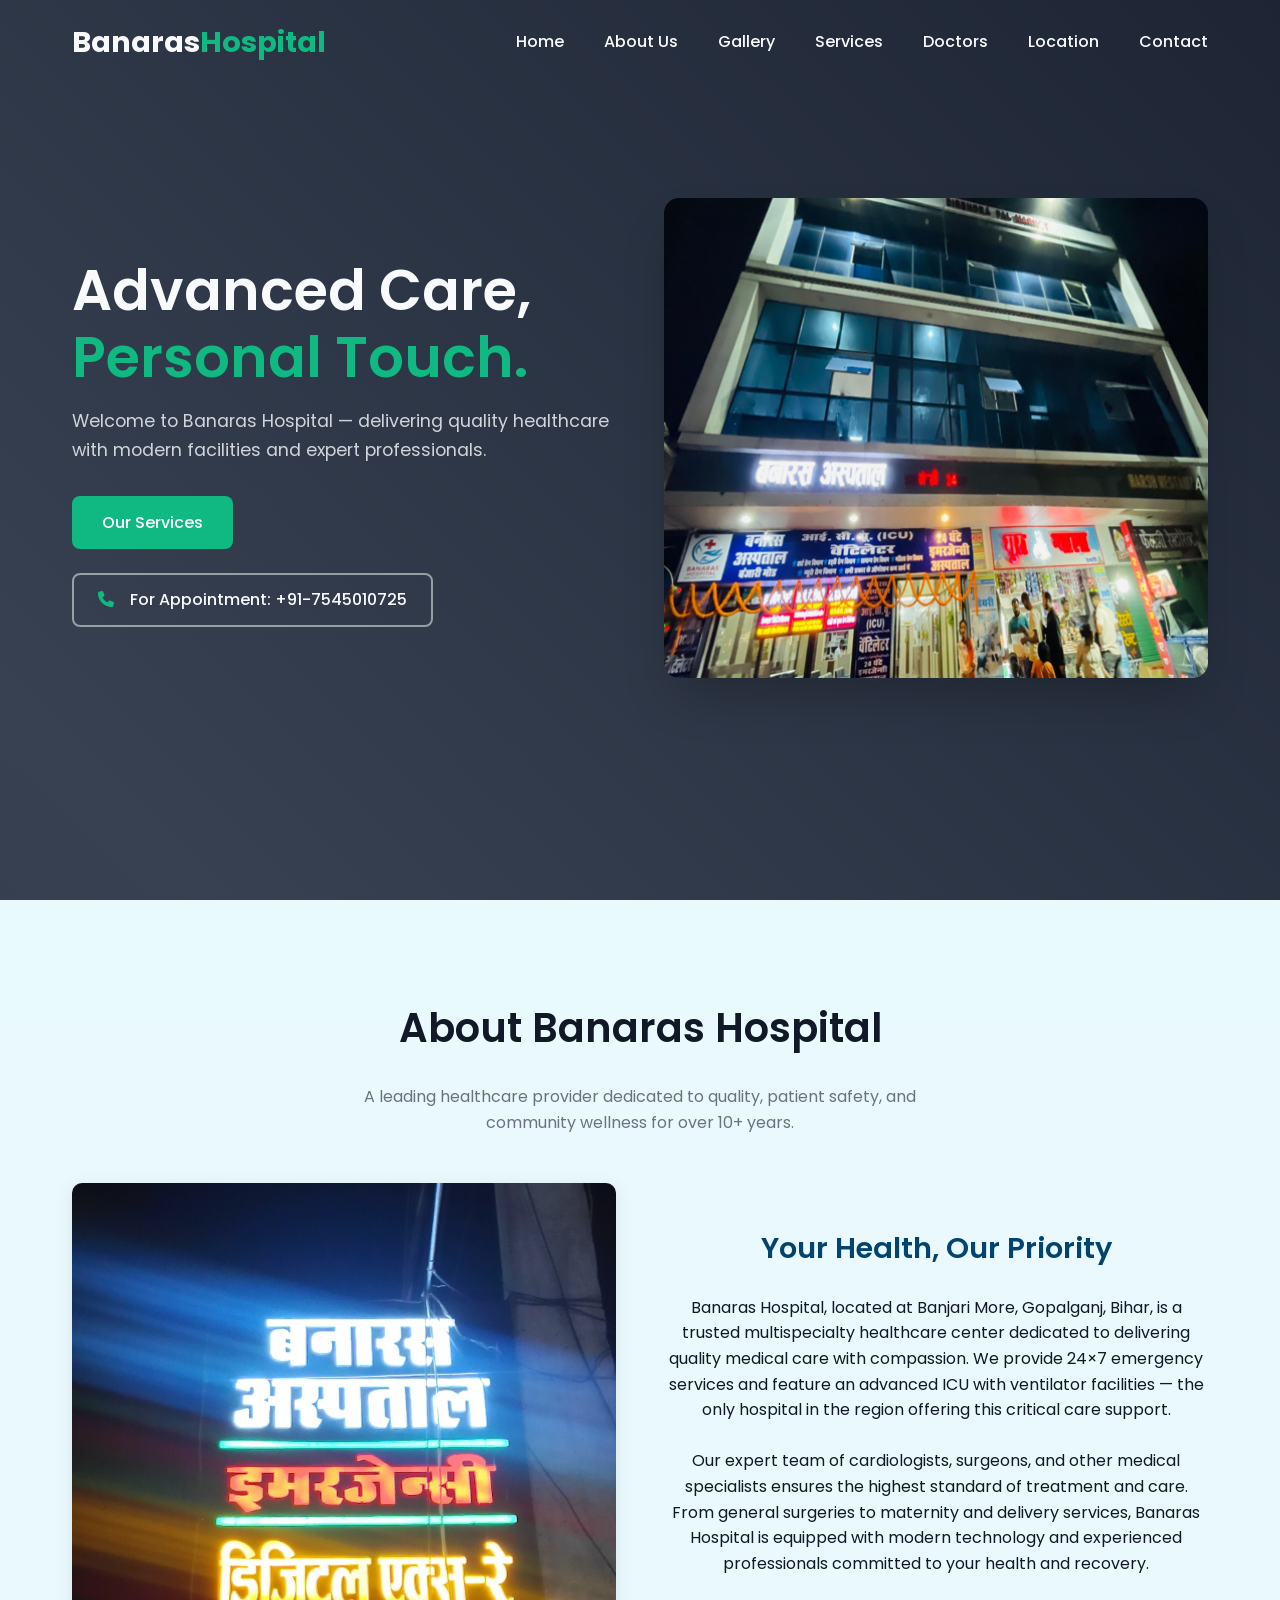
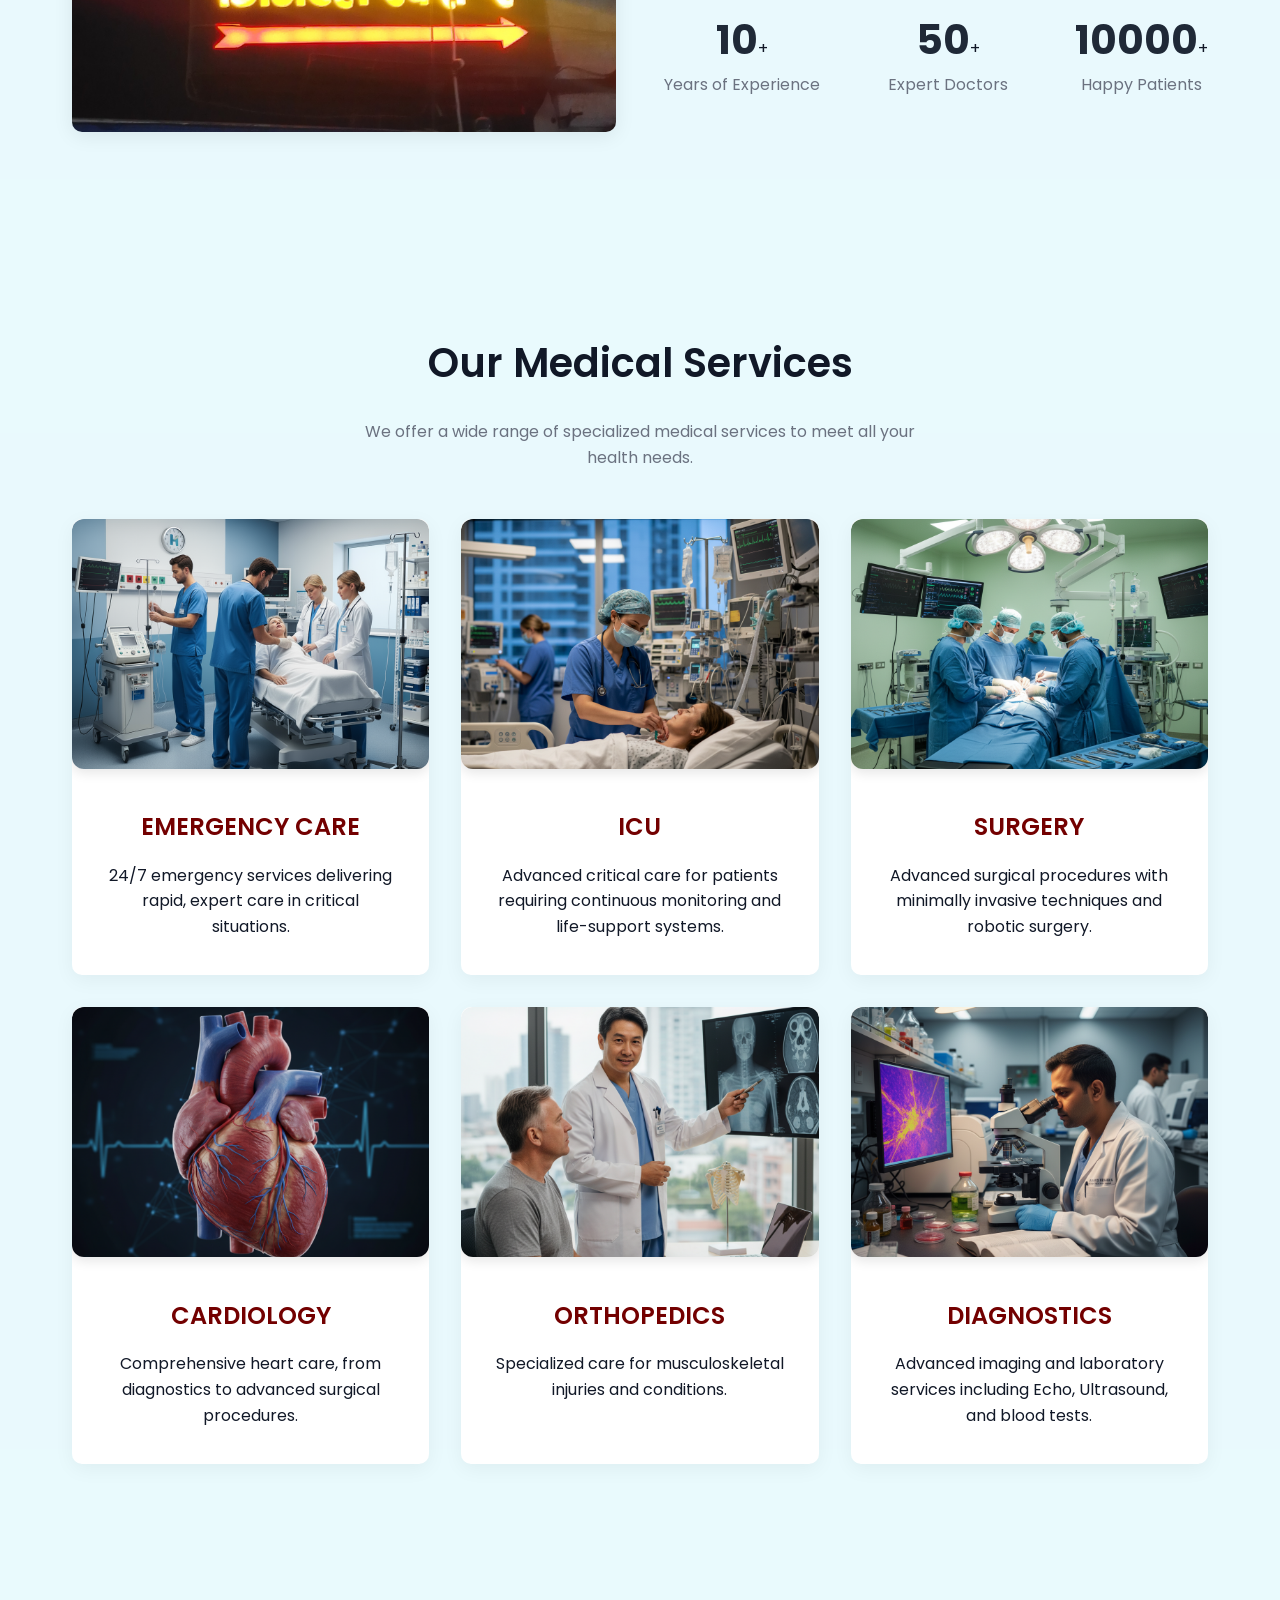
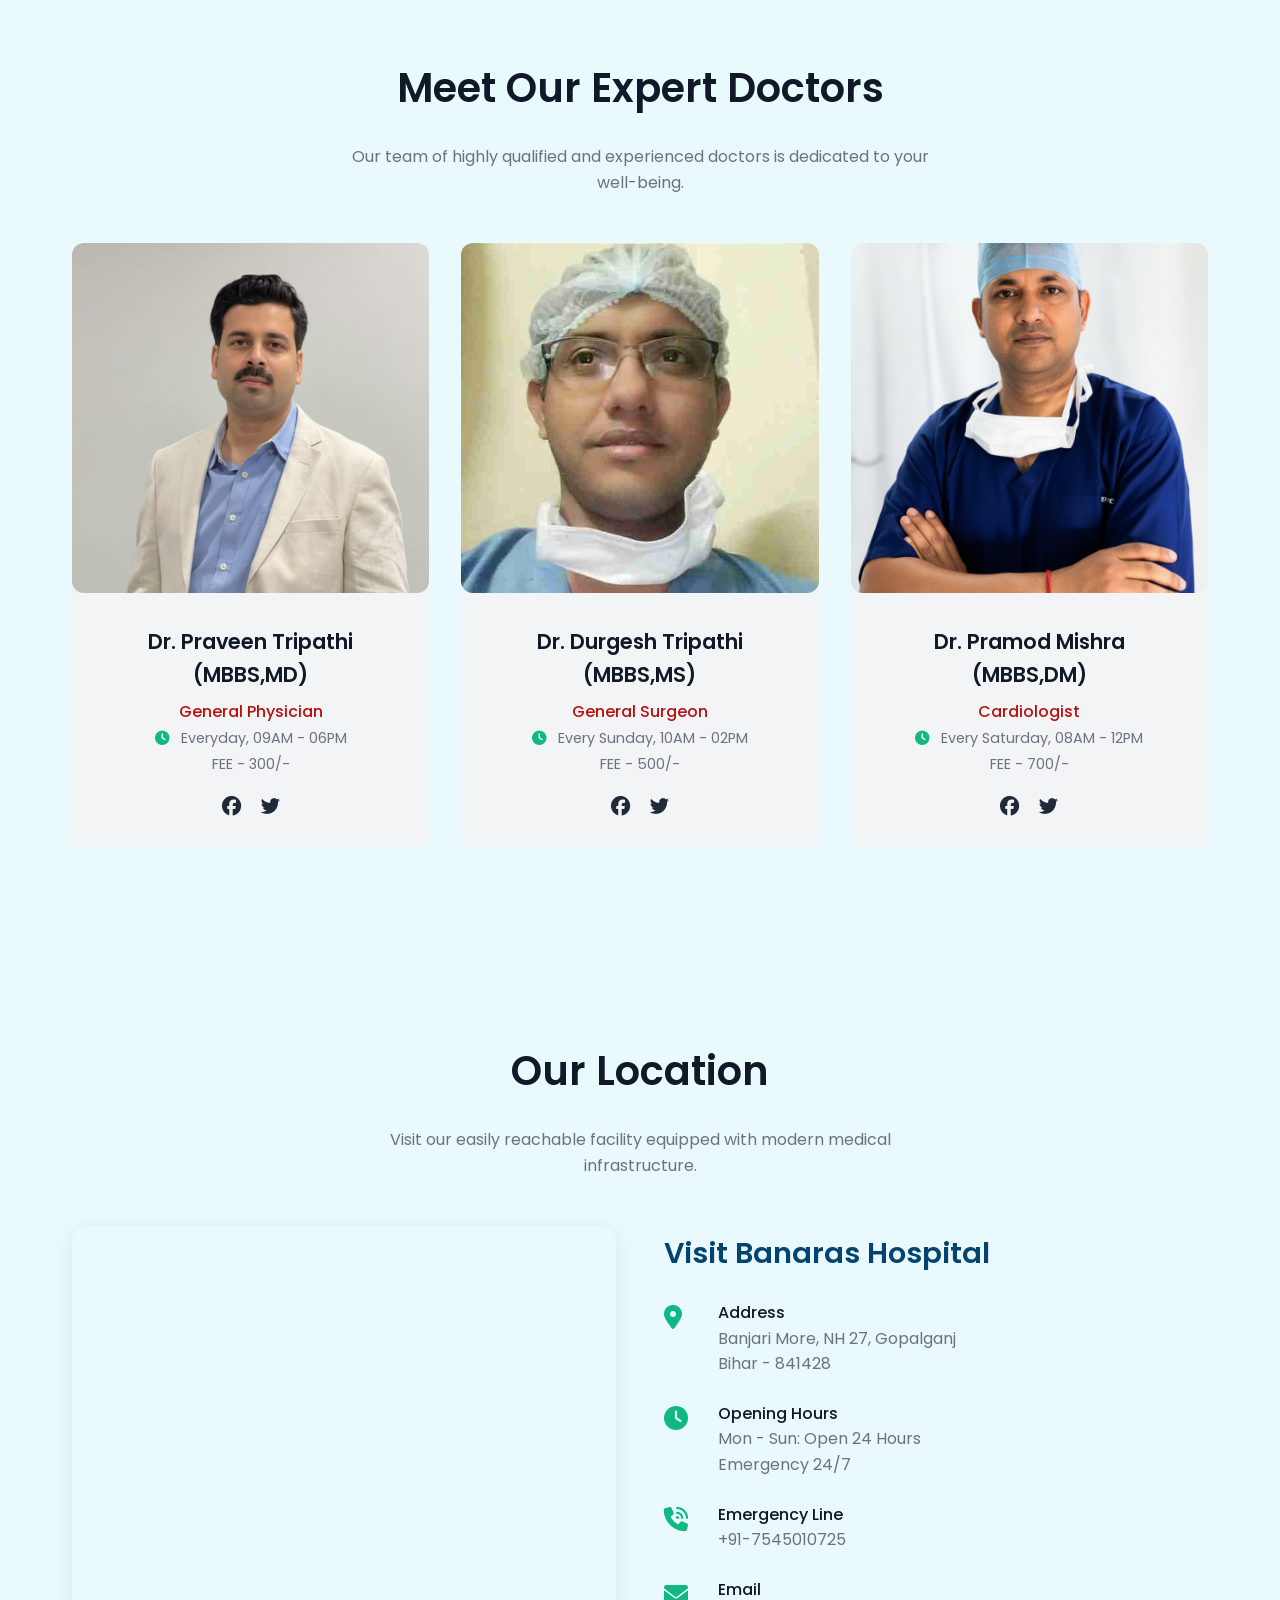
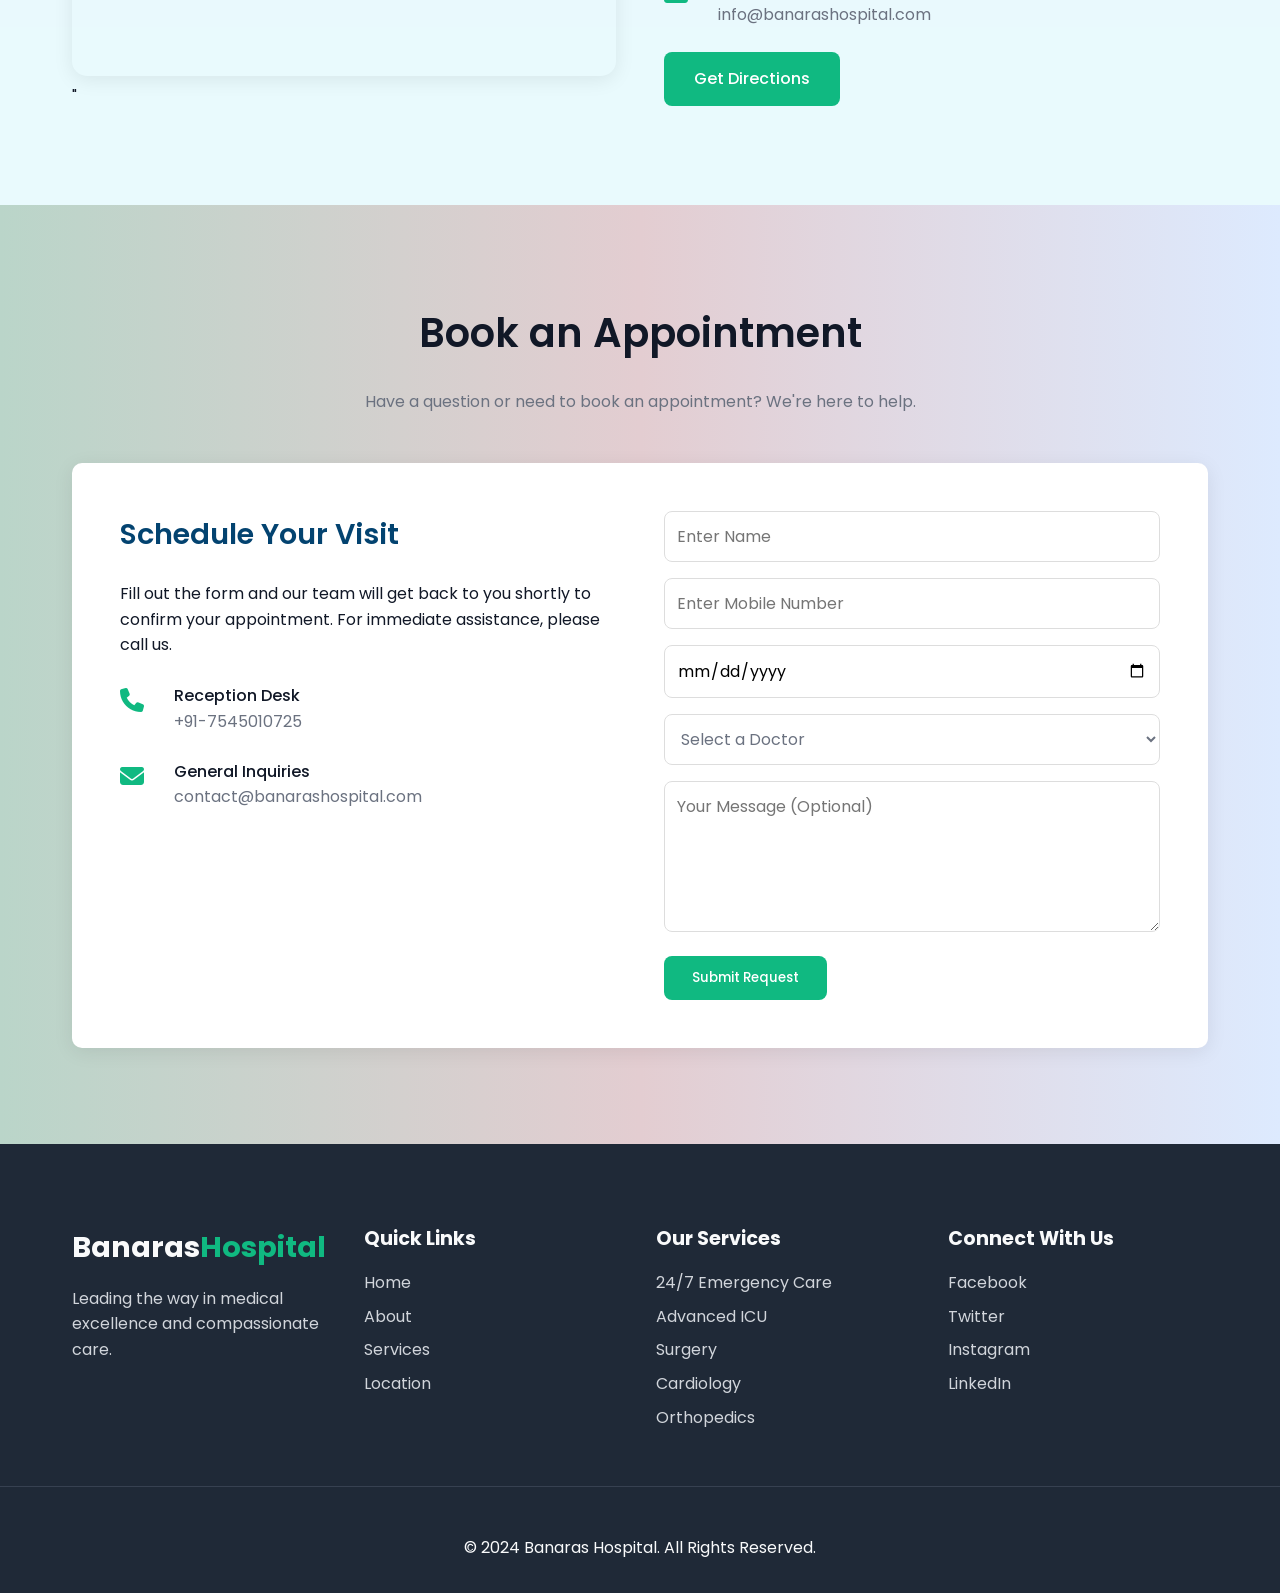
==== commit 83382c0a: "Add files via upload" ====
--- a/index.html
+++ b/index.html
@@ -1,1126 +1,1058 @@
-<!DOCTYPE html>
-<html lang="en">
-
-<head>
-    <meta charset="UTF-8">
-    <meta name="viewport" content="width=device-width, initial-scale=1.0">
-    <title>Banaras Hospital</title>
-    <!-- Stylesheets -->
-    <link rel="preconnect" href="https://fonts.googleapis.com">
-    <link rel="preconnect" href="https://fonts.gstatic.com" crossorigin>
-    <link href="https://fonts.googleapis.com/css2?family=Poppins:wght@300;400;500;600;700&display=swap"
-        rel="stylesheet">
-    <link rel="stylesheet" href="https://cdnjs.cloudflare.com/ajax/libs/font-awesome/6.4.0/css/all.min.css">
-    <link rel="stylesheet" href="https://unpkg.com/aos@next/dist/aos.css" />
-    <style>
-        :root {
-            --primary-color: #10B981;
-            --primary-dark: #059669;
-            --bg-dark: #1F2937;
-            --bg-dark-2: #374151;
-            --text-dark: #111827;
-            --text-light: #F9FAFB;
-            --bg-light: #ffffff;
-            --bg-grey: #f3f4f6;
-            --shadow: 0 4px 20px rgba(0, 0, 0, 0.08);
-        }
-
-        * {
-            margin: 0;
-            padding: 0;
-            box-sizing: border-box;
-            font-family: 'Poppins', sans-serif;
-            scroll-behavior: smooth;
-        }
-
-        body {
-            line-height: 1.6;
-            background-color: var(--bg-light);
-            color: var(--text-dark);
-        }
-
-        .container {
-            max-width: 1200px;
-            margin: auto;
-            padding: 0 2rem;
-        }
-
-        section {
-            padding: 6rem 0;
-            background: linear-gradient(90deg, #BAD5C9 0%, #E3CDD1 50%, #DDEAFE 100%);
-            background-color: #64d8f224;
-        }
-
-        h1,
-        h2,
-        h3 {
-            margin-bottom: 1.5rem;
-            font-weight: 600;
-        }
-
-        h2 {
-            text-align: center;
-            font-size: 2.5rem;
-            color: var(--text-dark);
-        }
-
-        .section-subtitle {
-            text-align: center;
-            max-width: 600px;
-            margin: 0 auto 3rem auto;
-            color: #6B7280;
-        }
-
-        .btn {
-            display: inline-block;
-            padding: 12px 28px;
-            background: var(--primary-color);
-            color: #fff;
-            border-radius: 8px;
-            text-decoration: none;
-            font-weight: 500;
-            transition: all 0.3s ease;
-            border: 2px solid transparent;
-        }
-
-        .btn:hover {
-            background: var(--primary-dark);
-            transform: translateY(-3px);
-            box-shadow: 0 10px 20px rgba(16, 185, 129, 0.2);
-        }
-
-        .header {
-            position: fixed;
-            top: 0;
-            left: 0;
-            width: 100%;
-            padding: 1.2rem 0;
-            z-index: 1000;
-            transition: all 0.4s ease;
-        }
-
-        .header.sticky {
-            background: var(--bg-dark);
-            box-shadow: 0 2px 10px rgba(0, 0, 0, 0.2);
-            padding: 0.8rem 0;
-        }
-
-        .navbar {
-            display: flex;
-            justify-content: space-between;
-            align-items: center;
-        }
-
-        .logo {
-            font-size: 1.8rem;
-            font-weight: 700;
-            color: var(--text-light);
-            text-decoration: none;
-        }
-
-        .logo span {
-            color: var(--primary-color);
-        }
-
-        .nav-links {
-            list-style: none;
-            display: flex;
-        }
-
-        .nav-links li {
-            margin-left: 2.5rem;
-        }
-
-        .nav-links a {
-            text-decoration: none;
-            color: var(--text-light);
-            font-weight: 500;
-            position: relative;
-            transition: color 0.3s ease;
-        }
-
-        .nav-links a::after {
-            content: '';
-            position: absolute;
-            bottom: -5px;
-            left: 50%;
-            transform: translateX(-50%);
-            width: 0;
-            height: 2px;
-            background: var(--primary-color);
-            transition: width 0.3s ease;
-        }
-
-        .nav-links a:hover,
-        .nav-links a.active {
-            color: var(--primary-color);
-        }
-
-        .nav-links a:hover::after,
-        .nav-links a.active::after {
-            width: 100%;
-        }
-
-        .menu-toggle {
-            display: none;
-            font-size: 1.5rem;
-            cursor: pointer;
-            color: var(--text-light);
-        }
-
-        #hero {
-            min-height: 100vh;
-            background: linear-gradient(45deg, var(--bg-dark), var(--bg-dark-2), #111827, var(--bg-dark));
-            background-size: 400% 400%;
-            animation: gradientBG 15s ease infinite;
-            color: var(--text-light);
-            display: flex;
-            align-items: center;
-            padding-top: 80px;
-        }
-
-        @keyframes gradientBG {
-            0% {
-                background-position: 0% 50%;
-            }
-
-            50% {
-                background-position: 100% 50%;
-            }
-
-            100% {
-                background-position: 0% 50%;
-            }
-        }
-
-        .hero-content {
-            display: grid;
-            grid-template-columns: 1fr 1fr;
-            align-items: center;
-            gap: 3rem;
-        }
-
-        .hero-text h1 {
-            font-size: 3.5rem;
-            margin-bottom: 1rem;
-            line-height: 1.2;
-        }
-
-        .hero-text h1 span {
-            color: var(--primary-color);
-        }
-
-        .hero-text p {
-            font-size: 1.1rem;
-            margin-bottom: 2rem;
-            color: #D1D5DB;
-        }
-
-        .hero-buttons {
-            display: flex;
-            align-items: center;
-            gap: 1.5rem;
-            flex-wrap: wrap;
-        }
-
-        .appointment-info {
-            color: var(--text-light);
-            font-weight: 500;
-            border: 2px solid rgba(255, 255, 255, 0.5);
-            padding: 12px 24px;
-            border-radius: 8px;
-            transition: all 0.3s ease;
-            text-decoration: none;
-        }
-
-        .appointment-info:hover {
-            background-color: rgba(255, 255, 255, 0.1);
-            border-color: rgba(255, 255, 255, 0.8);
-        }
-
-        .appointment-info i {
-            margin-right: 0.75rem;
-            color: var(--primary-color);
-        }
-
-        .hero-image img {
-            width: 100%;
-            border-radius: 15px;
-            box-shadow: 0 25px 50px -12px rgba(0, 0, 0, 0.25);
-        }
-
-        #about {
-            background: #64d8f224;
-        }
-
-        .about-content {
-            display: grid;
-            grid-template-columns: 1fr 1fr;
-            gap: 3rem;
-            align-items: center;
-            text-align: center;
-        }
-
-        .about-image img {
-            width: 100%;
-            border-radius: 10px;
-            box-shadow: var(--shadow);
-        }
-
-        .about-text h3 {
-            color: #034370;
-            font-size: 1.8rem;
-            text-align: center;
-        }
-
-        .stats-container {
-            display: flex;
-            justify-content: space-between;
-            margin-top: 2rem;
-        }
-
-        .stat-item {
-            text-align: center;
-        }
-
-        .stat-item .count {
-            font-size: 2.5rem;
-            font-weight: 700;
-            color: var(--bg-dark);
-        }
-
-        .stat-item p {
-            color: #6B7280;
-        }
-
-        #services {
-
-            background: #64d8f224;
-        }
-
-        .services-grid {
-            display: grid;
-            grid-template-columns: repeat(auto-fit, minmax(300px, 1fr));
-            gap: 2rem;
-        }
-
-        .service-card {
-            background: var(--bg-light);
-            border-radius: 10px;
-            box-shadow: 0 5px 20px rgba(0, 0, 0, 0.05);
-            overflow: hidden;
-            border-bottom: 4px solid transparent;
-            transition: transform 0.3s ease, box-shadow 0.3s ease;
-        }
-
-        .service-card:hover {
-            transform: translateY(-5px);
-            box-shadow: 0 15px 30px rgba(0, 0, 0, 0.1);
-            border-color: var(--primary-color);
-        }
-
-        .service-card img {
-            width: 100%;
-            height: 250px;
-            object-fit: cover;
-            border-radius: 12px;
-            box-shadow: 0 4px 12px rgba(0, 0, 0, 0.1);
-            transition: transform 0.3s ease;
-        }
-
-        .service-card:hover .service-card img {
-            transform: scale(1.05);
-        }
-
-        .service-card-content {
-            padding: 2rem;
-            text-align: center;
-        }
-
-        .service-card h3 {
-            font-size: 1.5rem;
-            margin-bottom: 1rem;
-            color: #034370;
-        }
-
-        #doctors {
-            background: #64d8f224;
-        }
-
-        .doctors-grid {
-            display: grid;
-            grid-template-columns: repeat(auto-fit, minmax(250px, 1fr));
-            gap: 2rem;
-        }
-
-        .doctor-card {
-            background: var(--bg-grey);
-            text-align: center;
-            border-radius: 10px;
-            overflow: hidden;
-            box-shadow: black;
-            transition: transform 0.3s ease, box-shadow 0.3s ease;
-        }
-
-        .doctor-card:hover {
-            transform: translateY(-10px);
-            box-shadow: 0 8px 30px rgba(0, 0, 0, 0.12);
-        }
-
-        .doctor-card img {
-            width: 100%;
-            height: 350px;
-            object-fit: cover;
-            border-radius: 12px;
-        }
-
-        .doctor-info {
-            padding: 1.5rem;
-        }
-
-        .doctor-info h3 {
-            font-size: 1.3rem;
-            margin-bottom: 0.5rem;
-        }
-
-        .doctor-info p {
-            color: #b91010;
-            font-weight: 500;
-        }
-
-        .doctor-availability {
-            font-size: 0.9rem;
-            color: #6B7280;
-            margin-top: 0.75rem;
-            font-weight: 400;
-        }
-
-        .doctor-availability i {
-            margin-right: 0.5rem;
-            color: var(--primary-color);
-        }
-
-        .social-links {
-            margin-top: 1rem;
-        }
-
-        .social-links a {
-            color: var(--bg-dark);
-            margin: 0 0.5rem;
-            font-size: 1.2rem;
-            transition: color 0.3s ease;
-        }
-
-        .social-links a:hover {
-            color: var(--primary-dark);
-        }
-
-        #location {
-            background: #64d8f224;
-        }
-
-        .location-grid {
-            display: grid;
-            grid-template-columns: 1fr 1fr;
-            gap: 3rem;
-            align-items: center;
-        }
-
-        .location-map iframe {
-            width: 100%;
-            height: 450px;
-            border: 0;
-            border-radius: 10px;
-            box-shadow: var(--shadow);
-        }
-
-        .location-details h3 {
-            color: #034370;
-            font-size: 1.8rem;
-        }
-
-        .location-item {
-            display: flex;
-            align-items: flex-start;
-            margin-bottom: 1.5rem;
-        }
-
-        .location-item i {
-            font-size: 1.5rem;
-            color: var(--primary-color);
-            margin-right: 1.5rem;
-            margin-top: 5px;
-            width: 30px;
-        }
-
-        .location-item p {
-            margin: 0;
-            font-weight: 500;
-        }
-
-        .location-item span {
-            display: block;
-            color: #6B7280;
-            font-weight: 400;
-        }
-
-        .contact-content {
-            display: grid;
-            grid-template-columns: 1fr 1fr;
-            gap: 3rem;
-            background: var(--bg-light);
-            padding: 3rem;
-            border-radius: 10px;
-            box-shadow: var(--shadow);
-        }
-
-        .contact-info h3 {
-            color: #034370;
-            font-size: 1.8rem;
-        }
-
-        .contact-form form {
-            display: flex;
-            flex-direction: column;
-        }
-
-        .contact-form h3 {
-            font-size: 1.8rem;
-        }
-
-        .form-group {
-            margin-bottom: 1rem;
-        }
-
-        .form-group input,
-        .form-group textarea,
-        .form-group select {
-            width: 100%;
-            padding: 12px;
-            border: 1px solid #ddd;
-            border-radius: 8px;
-            font-size: 1rem;
-            transition: border-color 0.3s ease;
-            background-color: #fff;
-            font-family: 'Poppins', sans-serif;
-        }
-
-        .form-group select:invalid {
-            color: #6B7280;
-        }
-
-        .form-group input:focus,
-        .form-group textarea:focus,
-        .form-group select:focus {
-            outline: none;
-            border-color: var(--primary-color);
-        }
-
-        .contact-form .btn {
-            align-self: flex-start;
-            border: none;
-            cursor: pointer;
-        }
-
-        #form-status {
-            margin-top: 1rem;
-            padding: 10px;
-            border-radius: 5px;
-            font-weight: 500;
-            display: none;
-        }
-
-        #form-status.error {
-            background-color: #FEE2E2;
-            color: #991B1B;
-            display: block;
-        }
-
-        .footer {
-            background: var(--bg-dark);
-            color: var(--text-light);
-            padding: 5rem 0 2rem 0;
-        }
-
-        .footer-content {
-            display: grid;
-            grid-template-columns: repeat(auto-fit, minmax(250px, 1fr));
-            gap: 2rem;
-        }
-
-        .footer-about .logo {
-            color: var(--text-light);
-        }
-
-        .footer-about p {
-            margin-top: 1rem;
-            color: #D1D5DB;
-        }
-
-        .footer h4 {
-            font-size: 1.2rem;
-            margin-bottom: 1rem;
-            color: var(--text-light);
-        }
-
-        .footer-links ul {
-            list-style: none;
-        }
-
-        .footer-links a {
-            color: #D1D5DB;
-            text-decoration: none;
-            display: block;
-            margin-bottom: 0.5rem;
-            transition: color 0.3s ease;
-        }
-
-        .footer-links a:hover {
-            color: var(--primary-color);
-        }
-
-        .footer-bottom {
-            text-align: center;
-            padding-top: 3rem;
-            margin-top: 3rem;
-            border-top: 1px solid var(--bg-dark-2);
-        }
-
-        .popup-modal-overlay {
-            position: fixed;
-            top: 0;
-            left: 0;
-            width: 100%;
-            height: 100%;
-            background: rgba(0, 0, 0, 0.6);
-            z-index: 2000;
-            display: none;
-            align-items: center;
-            justify-content: center;
-            opacity: 0;
-            transition: opacity 0.3s ease;
-        }
-
-        .popup-modal-overlay.active {
-            display: flex;
-            opacity: 1;
-        }
-
-        .popup-modal {
-            background: #fff;
-            padding: 2.5rem;
-            border-radius: 10px;
-            box-shadow: 0 5px 20px rgba(0, 0, 0, 0.2);
-            text-align: center;
-            max-width: 400px;
-            width: 90%;
-            transform: scale(0.9);
-            transition: transform 0.3s ease;
-        }
-
-        .popup-modal-overlay.active .popup-modal {
-            transform: scale(1);
-        }
-
-        .popup-icon {
-            font-size: 4rem;
-            color: var(--primary-color);
-            margin-bottom: 1rem;
-        }
-
-        .popup-modal h3 {
-            color: var(--text-dark);
-            margin-bottom: 1rem;
-        }
-
-        .popup-modal p {
-            color: #6B7280;
-            margin-bottom: 2rem;
-        }
-
-        /* ==== RESPONSIVE REFINEMENTS ==== */
-        @media(max-width: 992px) {
-
-            .hero-content,
-            .about-content,
-            .contact-content,
-            .location-grid {
-                grid-template-columns: 1fr;
-            }
-
-            .hero-image {
-                grid-row: 1;
-                margin-bottom: 2rem;
-            }
-
-            .hero-text {
-                text-align: center;
-            }
-
-            .hero-buttons {
-                justify-content: center;
-            }
-
-            .about-image {
-                margin-bottom: 2rem;
-            }
-
-            .location-map {
-                margin-bottom: 2rem;
-            }
-        }
-
-        @media(max-width: 768px) {
-            .container {
-                padding: 0 1rem;
-                /* Reduced side padding on small screens */
-            }
-
-            .menu-toggle {
-                display: block;
-            }
-
-            .nav-links {
-                position: absolute;
-                top: 100%;
-                left: 0;
-                width: 100%;
-                background: var(--bg-dark);
-                flex-direction: column;
-                padding: 1rem 0;
-                height: 0;
-                overflow: hidden;
-                transition: all 0.3s ease-in-out;
-            }
-
-            .nav-links.active {
-                height: 280px;
-            }
-
-            .nav-links li {
-                margin: 0;
-                text-align: center;
-                padding: 1rem 0;
-            }
-
-            .header {
-                background: var(--bg-dark);
-                padding: 0.8rem 0;
-            }
-
-            #hero h1 {
-                font-size: 2.8rem;
-                /* Adjusted h1 size for mobile */
-            }
-
-            h2 {
-                font-size: 2.2rem;
-                /* Adjusted h2 size for mobile */
-            }
-
-            .hero-text h1 {
-                font-size: 2.5rem;
-            }
-
-            section {
-                padding: 4rem 0;
-                
-                
-            }
-
-            .stats-container {
-                flex-direction: column;
-                gap: 1.5rem;
-            }
-
-            .contact-content {
-                padding: 2rem;
-                /* Reduced padding on contact form for mobile */
-            }
-        }
-    </style>
-</head>
-
-<body>
-
-    <header class="header">
-        <div class="container navbar"> <a href="#" class="logo">Banaras<span>Hospital</span></a>
-            <ul class="nav-links">
-                <li><a href="#hero" class="active">Home</a></li>
-                <li><a href="#about">About Us</a></li>
-                <li><a href="#services">Services</a></li>
-                <li><a href="#doctors">Doctors</a></li>
-                <li><a href="#location">Location</a></li>
-                <li><a href="#contact">Contact</a></li>
-            </ul>
-            <div class="menu-toggle"> <i class="fas fa-bars"></i> </div>
-        </div>
-    </header>
-    <main>
-        <section id="hero">
-            <div class="container">
-                <div class="hero-content">
-                    <div class="hero-text" data-aos="fade-right">
-                        <h1>Advanced Care, <span>Personal Touch.</span></h1>
-                        <p>Welcome to Banaras Hospital — delivering quality healthcare with modern facilities and expert
-                            professionals.</p>
-                        <div class="hero-buttons"> <a href="#services" class="btn">Our Services</a>
-                            <a href="#contact" class="appointment-info">
-                                <i class="fas fa-phone"></i> For Appointment: +91-9415828087
-                            </a>
-                        </div>
-                    </div>
-                    <div class="hero-image" data-aos="fade-left"> <img src="bhimg.png" alt="Doctor with patient"> </div>
-                </div>
-            </div>
-        </section>
-        <section id="about">
-            <div class="container">
-                <h2 data-aos="fade-up">About Banaras Hospital</h2>
-                <p class="section-subtitle" data-aos="fade-up" data-aos-delay="100"> A leading healthcare provider
-                    dedicated to quality, patient safety, and community wellness for over 10+ years. </p>
-                <div class="about-content">
-                    <div class="about-image" data-aos="fade-right" data-aos-delay="200"> <img src="bhlogimg.jpg"
-                            alt="Hospital Building"> </div>
-                    <div class="about-text" data-aos="fade-left" data-aos-delay="300">
-                        <h3>Your Health, Our Priority</h3>
-                        <p>Banaras Hospital, located at Banjari More, Gopalganj, Bihar, is a trusted multispecialty
-                            healthcare center dedicated to delivering quality medical care with compassion. We provide
-                            24×7 emergency services and feature an advanced ICU with ventilator facilities — the only
-                            hospital in the region offering this critical care support.<br><br>
-
-                            Our expert team of cardiologists, surgeons, and other medical specialists ensures the
-                            highest standard of treatment and care. From general surgeries to maternity and delivery
-                            services, Banaras Hospital is equipped with modern technology and experienced professionals
-                            committed to your health and recovery.
-                        </p>
-                        <div class="stats-container">
-                            <div class="stat-item" data-aos="fade-up" data-aos-delay="400"> <span class="count"
-                                    data-target="10">0</span>+ <p>Years of Experience</p>
-                            </div>
-                            <div class="stat-item" data-aos="fade-up" data-aos-delay="500"> <span class="count"
-                                    data-target="50">0</span>+ <p>Expert Doctors</p>
-                            </div>
-                            <div class="stat-item" data-aos="fade-up" data-aos-delay="600"> <span class="count"
-                                    data-target="10000">0</span>+ <p>Happy Patients</p>
-                            </div>
-                        </div>
-                    </div>
-                </div>
-            </div>
-        </section>
-        <section id="services">
-            <div class="container">
-                <h2 data-aos="fade-up">Our Medical Services</h2>
-                <p class="section-subtitle" data-aos="fade-up" data-aos-delay="100"> We offer a wide range of
-                    specialized medical services to meet all your health needs. </p>
-                <div class="services-grid">
-                    <div class="service-card" data-aos="fade-up" data-aos-delay="200"> <img src="Emergencyimg.png"
-                            alt="EMERGENCY">
-                        <div class="service-card-content">
-                            <h3>EMERGENCY CARE</h3>
-                            <p>24/7 emergency services delivering rapid, expert care in critical situations.</p>
-                        </div>
-                    </div>
-                    <div class="service-card" data-aos="fade-up" data-aos-delay="300"> <img src="icuimg.png" alt="ICU">
-                        <div class="service-card-content">
-                            <h3>ICU</h3>
-                            <p>Advanced critical care for patients requiring continuous monitoring and life-support
-                                systems.</p>
-                        </div>
-                    </div>
-                    <div class="service-card" data-aos="fade-up" data-aos-delay="400"> <img src="surgeryimg.png"
-                            alt="SURGERY">
-                        <div class="service-card-content">
-                            <h3>SURGERY</h3>
-                            <p>Advanced surgical procedures with minimally invasive techniques and robotic surgery.</p>
-                        </div>
-                    </div>
-                    <div class="service-card" data-aos="fade-up" data-aos-delay="500"> <img src="cardioimg.png"
-                            alt="CARDIOLOGY">
-                        <div class="service-card-content">
-                            <h3>CARDIOLOGY</h3>
-                            <p>Comprehensive heart care, from diagnostics to advanced surgical procedures.</p>
-                        </div>
-                    </div>
-                    <div class="service-card" data-aos="fade-up" data-aos-delay="600"> <img src="orthoimg.png"
-                            alt="Orthopedics">
-                        <div class="service-card-content">
-                            <h3>ORTHOPEDICS</h3>
-                            <p>Specialized care for musculoskeletal injuries and conditions.</p>
-                        </div>
-                    </div>
-                    <div class="service-card" data-aos="fade-up" data-aos-delay="700"> <img src="pathologyimg.png"
-                            alt="Diagnostics">
-                        <div class="service-card-content">
-                            <h3>DIAGNOSTICS</h3>
-                            <p>Advanced imaging and laboratory services including Echo, Ultrasound, and blood tests.</p>
-                        </div>
-                    </div>
-                </div>
-            </div>
-        </section>
-        <section id="doctors">
-            <div class="container">
-                <h2 data-aos="fade-up">Meet Our Expert Doctors</h2>
-                <p class="section-subtitle" data-aos="fade-up" data-aos-delay="100"> Our team of highly qualified and
-                    experienced doctors is dedicated to your well-being. </p>
-                <div class="doctors-grid">
-                    <div class="doctor-card" data-aos="fade-up" data-aos-delay="200"> <img src="doc.1img.png"
-                            alt="Doctor 1">
-                        <div class="doctor-info">
-                            <h3>Dr. Praveen Tripathi (MBBS,MD)</h3>
-                            <p>General Physician</p>
-                            <p1 class="doctor-availability"><i class="fas fa-clock"></i> Everyday, 09AM - 06PM </p1>
-                            <div class="social-links"> <a href="#"><i class="fab fa-facebook"></i></a> <a href="#"><i
-                                        class="fab fa-twitter"></i></a>
-                            </div>
-                        </div>
-                    </div>
-                    <div class="doctor-card" data-aos="fade-up" data-aos-delay="300"> <img src="doc2.jpg"
-                            alt="Doctor 2">
-                        <div class="doctor-info">
-                            <h3>Dr. Durgesh Tripathi (MBBS,MS)</h3>
-                            <p>General Surgeon</p>
-                            <p1 class="doctor-availability"><i class="fas fa-clock"></i> Every Sunday, 10AM - 02PM</p1>
-                            <div class="social-links"> <a href="#"><i class="fab fa-facebook"></i></a> <a href="#"><i
-                                        class="fab fa-twitter"></i></a>
-                            </div>
-                        </div>
-                    </div>
-                    <div class="doctor-card" data-aos="fade-up" data-aos-delay="400"> <img src="doc3img.png"
-                            alt="Doctor 3">
-                        <div class="doctor-info">
-                            <h3>Dr. Pramod Mishra (MBBS,DM)</h3>
-                            <p>Cardiologist</p>
-                            <p1 class="doctor-availability"><i class="fas fa-clock"></i> Every Saturday, 08AM - 12PM
-                            </p1>
-                            <div class="social-links"> <a href="#"><i class="fab fa-facebook"></i></a> <a href="#"><i
-                                        class="fab fa-twitter"></i></a>
-                            </div>
-                        </div>
-                    </div>
-
-                </div>
-            </div>
-        </section>
-        <section id="location">
-            <div class="container">
-                <h2 data-aos="fade-up">Our Location</h2>
-                <p class="section-subtitle" data-aos="fade-up" data-aos-delay="100"> Visit our easily reachable facility
-                    equipped with modern medical infrastructure. </p>
-                <div class="location-grid">
-                    <div class="location-map" data-aos="fade-right" data-aos-delay="200">
-                        <iframe
-                            src="https://www.google.com/maps/embed?pb=!1m14!1m8!1m3!1d14286.046330491694!2d84.4250216!3d26.4714683!3m2!1i1024!2i768!4f13.1!3m3!1m2!1s0x39930557d3464d77%3A0x78c5e926947fc716!2sBanaras%20Hospital%20Gopalganj!5e0!3m2!1sen!2sin!4v1760092671482!5m2!1sen!2sin"
-                            width="600" height="450" style="border:0; border-radius: 15px;" allowfullscreen=""
-                            loading="lazy" referrerpolicy="no-referrer-when-downgrade"></iframe>"
-                    </div>
-                    <div class="location-details" data-aos="fade-left" data-aos-delay="300">
-                        <h3>Visit Banaras Hospital</h3>
-                        <div class="location-item"> <i class="fas fa-map-marker-alt"></i>
-                            <div>
-                                <p>Address</p> <span>Banjari More, NH 27, Gopalganj <br>Bihar - 841428</span>
-                            </div>
-                        </div>
-                        <div class="location-item"> <i class="fas fa-clock"></i>
-                            <div>
-                                <p>Opening Hours</p> <span>Mon - Sun: Open 24 Hours</span> <span>Emergency 24/7</span>
-                            </div>
-                        </div>
-                        <div class="location-item"> <i class="fas fa-phone-volume"></i>
-                            <div>
-                                <p>Emergency Line</p> <span>+91-9415828087</span>
-                            </div>
-                        </div>
-                        <div class="location-item"> <i class="fas fa-envelope"></i>
-                            <div>
-                                <p>Email</p> <span>info@banarashospital.com</span>
-                            </div>
-                        </div>
-                        <a href="https://maps.app.goo.gl/nec2z4cJ3yUnvSoNA" class="btn" target="_blank">Get
-                            Directions</a>
-                    </div>
-                </div>
-            </div>
-        </section>
-        <section id="contact">
-            <div class="container">
-                <h2 data-aos="fade-up">Book an Appointment</h2>
-                <p class="section-subtitle" data-aos="fade-up" data-aos-delay="100">
-                    Have a question or need to book an appointment? We're here to help.
-                </p>
-                <div class="contact-content">
-                    <div class="contact-info" data-aos="fade-right" data-aos-delay="200">
-                        <h3>Schedule Your Visit</h3>
-                        <p>Fill out the form and our team will get back to you shortly to confirm your appointment. For
-                            immediate assistance, please call us.</p><br>
-                        <div class="location-item"> <i class="fas fa-phone"></i>
-                            <div>
-                                <p>Reception Desk</p> <span>+91-9415828087</span>
-                            </div>
-                        </div>
-                        <div class="location-item"> <i class="fas fa-envelope"></i>
-                            <div>
-                                <p>General Inquiries</p> <span>contact@banarashospital.com</span>
-                            </div>
-                        </div>
-                    </div>
-                    <div class="contact-form" data-aos="fade-left" data-aos-delay="300">
-                        <form id="contact-form" action="https://formspree.io/f/xyznpkeq" method="POST">
-                            <div class="form-group"><input type="text" name="Name" placeholder="Enter Name" required>
-                            </div>
-                            <div class="form-group"><input type="number" name="Number" placeholder="Enter Mobile Number"
-                                    required>
-                            </div>
-                            <div class="form-group"><input type="date" name="Date" required></div>
-                            <div class="form-group">
-                                <select name="Doctor" required>
-                                    <option value="" disabled selected>Select a Doctor</option>
-                                    <option value="Dr. Praveen Tripathi">Dr. Praveen Tripathi - General Physician
-                                    </option>
-                                    <option value="Dr. Durgesh Tripathi">Dr. Durgesh Tiwari - General Surgeon</option>
-                                    <option value="Dr. Pramod Mishra">Dr. Pramod Mishra - Cardiologist</option>
-                                </select>
-                            </div>
-                            <div class="form-group"><textarea name="Message" rows="5"
-                                    placeholder="Your Message (Optional)"></textarea></div>
-                            <button type="submit" class="btn">Submit Request</button>
-                        </form>
-                        <p id="form-status"></p>
-                    </div>
-                </div>
-            </div>
-        </section>
-    </main>
-
-    <!-- Footer -->
-    <footer class="footer">
-        <div class="container footer-content">
-            <div class="footer-about"> <a href="#" class="logo">Banaras<span>Hospital</span></a>
-                <p>Leading the way in medical excellence and compassionate care.</p>
-            </div>
-            <div class="footer-links">
-                <h4>Quick Links</h4>
-                <ul>
-                    <li><a href="#hero">Home</a></li>
-                    <li><a href="#about">About</a></li>
-                    <li><a href="#services">Services</a></li>
-                    <li><a href="#location">Location</a></li>
-                </ul>
-            </div>
-            <div class="footer-links">
-                <h4>Our Services</h4>
-                <ul>
-                    <li><a href="#">24/7 Emergency Care</a></li>
-                    <li><a href="#">Advanced ICU</a></li>
-                    <li><a href="#">Surgery</a></li>
-                    <li><a href="#">Cardiology</a></li>
-                    <li><a href="#">Orthopedics</a></li>
-
-                </ul>
-            </div>
-            <div class="footer-links">
-                <h4>Connect With Us</h4>
-                <ul>
-                    <li><a href="https://www.facebook.com/banaras.hospital.9/">Facebook</a></li>
-                    <li><a href="#">Twitter</a></li>
-                    <li><a href="#">Instagram</a></li>
-                    <li><a href="#">LinkedIn</a></li>
-                </ul>
-            </div>
-        </div>
-        <div class="footer-bottom">
-            <p>&copy; 2024 Banaras Hospital. All Rights Reserved.</p>
-        </div>
-    </footer>
-
-    <!-- ==== NEW HTML FOR POP-UP MODAL ==== -->
-    <div class="popup-modal-overlay" id="popup-modal-overlay">
-        <div class="popup-modal">
-            <div class="popup-icon">
-                <i class="fas fa-check-circle"></i>
-            </div>
-            <h3>Success!</h3>
-            <p>Your appointment request has been submitted successfully.</p>
-            <button class="btn" id="popup-close-btn">OK</button>
-        </div>
-    </div>
-    <!-- =================================== -->
-
-    <!-- Scripts -->
-    <script src="https://unpkg.com/aos@next/dist/aos.js"></script>
-    <script>
-        AOS.init({
-            duration: 1000,
-            once: true,
-            offset: 120,
-        });
-
-        const header = document.querySelector('.header');
-        const menuToggle = document.querySelector('.menu-toggle');
-        const navLinks = document.querySelector('.nav-links');
-        window.addEventListener('scroll', () => { header.classList.toggle('sticky', window.scrollY > 50); });
-        menuToggle.addEventListener('click', () => { navLinks.classList.toggle('active'); });
-        document.querySelectorAll('.nav-links a').forEach(link => { link.addEventListener('click', () => { if (navLinks.classList.contains('active')) { navLinks.classList.remove('active'); } }); });
-        const counters = document.querySelectorAll('.count');
-        const speed = 200;
-        const animateCount = (counter) => { const target = +counter.getAttribute('data-target'); let count = 0; const increment = target / speed; const updateCount = () => { count += increment; if (count < target) { counter.innerText = Math.ceil(count); setTimeout(updateCount, 1); } else { counter.innerText = target; } }; updateCount(); };
-        const observer = new IntersectionObserver((entries, observer) => { entries.forEach(entry => { if (entry.isIntersecting) { animateCount(entry.target); observer.unobserve(entry.target); } }); }, { threshold: 0.5 });
-        counters.forEach(counter => { observer.observe(counter); });
-
-        // ==== MODIFIED JAVASCRIPT FOR FORM SUBMISSION & POP-UP ====
-        const form = document.getElementById("contact-form");
-        const status = document.getElementById("form-status");
-        const modalOverlay = document.getElementById("popup-modal-overlay");
-        const closeModalBtn = document.getElementById("popup-close-btn");
-
-        async function handleSubmit(event) {
-            event.preventDefault();
-            const data = new FormData(event.target);
-            fetch(event.target.action, {
-                method: form.method,
-                body: data,
-                headers: {
-                    'Accept': 'application/json'
-                }
-            }).then(response => {
-                if (response.ok) {
-                    // Show success pop-up instead of text
-                    modalOverlay.classList.add('active');
-                    form.reset();
-                    status.innerHTML = ""; // Clear any previous error messages
-                    status.className = "";
-                } else {
-                    response.json().then(data => {
-                        if (Object.hasOwn(data, 'errors')) {
-                            status.innerHTML = data["errors"].map(error => error["message"]).join(", ");
-                        } else {
-                            status.innerHTML = "Oops! There was a problem submitting your form.";
-                        }
-                        status.className = 'error';
-                    })
-                }
-            }).catch(error => {
-                status.innerHTML = "Oops! There was a problem submitting your form.";
-                status.className = 'error';
-            });
-        }
-        form.addEventListener("submit", handleSubmit);
-
-        // Event listener to close the modal
-        closeModalBtn.addEventListener('click', () => {
-            modalOverlay.classList.remove('active');
-        });
-
-        // Optional: Close modal if user clicks on the overlay background
-        modalOverlay.addEventListener('click', (event) => {
-            if (event.target === modalOverlay) {
-                modalOverlay.classList.remove('active');
-            }
-        });
-        // ========================================================
-    </script>
-</body>
-
+<!DOCTYPE html>
+<html lang="en">
+
+<head>
+    <meta charset="UTF-8">
+    <meta name="viewport" content="width=device-width, initial-scale=1.0">
+    <title>Banaras Hospital</title>
+    <!-- Stylesheets -->
+    <link rel="preconnect" href="https://fonts.googleapis.com">
+    <link rel="preconnect" href="https://fonts.gstatic.com" crossorigin>
+    <link href="https://fonts.googleapis.com/css2?family=Poppins:wght@300;400;500;600;700&display=swap"
+        rel="stylesheet">
+    <link rel="stylesheet" href="https://cdnjs.cloudflare.com/ajax/libs/font-awesome/6.4.0/css/all.min.css">
+    <link rel="stylesheet" href="https://unpkg.com/aos@next/dist/aos.css" />
+<style>
+        :root {
+            --primary-color: #10B981;
+            --primary-dark: #059669;
+            --bg-dark: #1F2937;
+            --bg-dark-2: #374151;
+            --text-dark: #111827;
+            --text-light: #F9FAFB;
+            --bg-light: #ffffff;
+            --bg-grey: #f3f4f6;
+            --shadow: 0 4px 20px rgba(0, 0, 0, 0.08);
+        }
+
+        * {
+            margin: 0;
+            padding: 0;
+            box-sizing: border-box;
+            font-family: 'Poppins', sans-serif;
+            scroll-behavior: smooth;
+        }
+
+        body {
+            line-height: 1.6;
+            background-color: var(--bg-light);
+            color: var(--text-dark);
+        }
+
+        .container {
+            max-width: 1200px;
+            margin: auto;
+            padding: 0 2rem;
+        }
+
+        section {
+            padding: 6rem 0;
+            background: linear-gradient(90deg, #BAD5C9 0%, #E3CDD1 50%, #DDEAFE 100%);
+            background-color: #64d8f224;
+        }
+
+        h1, h2, h3 {
+            margin-bottom: 1.5rem;
+            font-weight: 600;
+        }
+
+        h2 {
+            text-align: center;
+            font-size: 2.5rem;
+            color: var(--text-dark);
+        }
+
+        .section-subtitle {
+            text-align: center;
+            max-width: 600px;
+            margin: 0 auto 3rem auto;
+            color: #6B7280;
+        }
+
+        .btn {
+            display: inline-block;
+            padding: 12px 28px;
+            background: var(--primary-color);
+            color: #fff;
+            border-radius: 8px;
+            text-decoration: none;
+            font-weight: 500;
+            transition: all 0.3s ease;
+            border: 2px solid transparent;
+        }
+
+        .btn:hover {
+            background: var(--primary-dark);
+            transform: translateY(-3px);
+            box-shadow: 0 10px 20px rgba(16, 185, 129, 0.2);
+        }
+
+        .header {
+            position: fixed;
+            top: 0;
+            left: 0;
+            width: 100%;
+            padding: 1.2rem 0;
+            z-index: 1000;
+            transition: all 0.4s ease;
+        }
+
+        .header.sticky {
+            background: var(--bg-dark);
+            box-shadow: 0 2px 10px rgba(0, 0, 0, 0.2);
+            padding: 0.8rem 0;
+        }
+
+        .navbar {
+            display: flex;
+            justify-content: space-between;
+            align-items: center;
+        }
+
+        .logo {
+            font-size: 1.8rem;
+            font-weight: 700;
+            color: var(--text-light);
+            text-decoration: none;
+        }
+
+        .logo span {
+            color: var(--primary-color);
+        }
+
+        .nav-links {
+            list-style: none;
+            display: flex;
+        }
+
+        .nav-links li {
+            margin-left: 2.5rem;
+        }
+
+        .nav-links a {
+            text-decoration: none;
+            color: var(--text-light);
+            font-weight: 500;
+            position: relative;
+            transition: color 0.3s ease;
+        }
+
+        .nav-links a::after {
+            content: '';
+            position: absolute;
+            bottom: -5px;
+            left: 50%;
+            transform: translateX(-50%);
+            width: 0;
+            height: 2px;
+            background: var(--primary-color);
+            transition: width 0.3s ease;
+        }
+
+        .nav-links a:hover,
+        .nav-links a.active {
+            color: var(--primary-color);
+        }
+
+        .nav-links a:hover::after,
+        .nav-links a.active::after {
+            width: 100%;
+        }
+
+        .menu-toggle {
+            display: none;
+            font-size: 1.5rem;
+            cursor: pointer;
+            color: var(--text-light);
+        }
+
+        #hero {
+            min-height: 100vh;
+            background: linear-gradient(45deg, var(--bg-dark), var(--bg-dark-2), #111827, var(--bg-dark));
+            background-size: 400% 400%;
+            animation: gradientBG 15s ease infinite;
+            color: var(--text-light);
+            display: flex;
+            align-items: center;
+            padding-top: 80px;
+        }
+
+        @keyframes gradientBG {
+            0% { background-position: 0% 50%; }
+            50% { background-position: 100% 50%; }
+            100% { background-position: 0% 50%; }
+        }
+
+        .hero-content {
+            display: grid;
+            grid-template-columns: 1fr 1fr;
+            align-items: center;
+            gap: 3rem;
+        }
+
+        .hero-text h1 {
+            font-size: 3.5rem;
+            margin-bottom: 1rem;
+            line-height: 1.2;
+        }
+
+        .hero-text h1 span {
+            color: var(--primary-color);
+        }
+
+        .hero-text p {
+            font-size: 1.1rem;
+            margin-bottom: 2rem;
+            color: #D1D5DB;
+        }
+
+        .hero-buttons {
+            display: flex;
+            align-items: center;
+            gap: 1.5rem;
+            flex-wrap: wrap;
+        }
+
+        .appointment-info {
+            color: var(--text-light);
+            font-weight: 500;
+            border: 2px solid rgba(255, 255, 255, 0.5);
+            padding: 12px 24px;
+            border-radius: 8px;
+            transition: all 0.3s ease;
+            text-decoration: none;
+        }
+
+        .appointment-info:hover {
+            background-color: rgba(255, 255, 255, 0.1);
+            border-color: rgba(255, 255, 255, 0.8);
+        }
+
+        .appointment-info i {
+            margin-right: 0.75rem;
+            color: var(--primary-color);
+        }
+
+        .hero-image img {
+            width: 100%;
+            border-radius: 15px;
+            box-shadow: 0 25px 50px -12px rgba(0, 0, 0, 0.25);
+        }
+
+        #about {
+            background: #64d8f224;
+        }
+
+        .about-content {
+            display: grid;
+            grid-template-columns: 1fr 1fr;
+            gap: 3rem;
+            align-items: center;
+            text-align: center;
+        }
+
+        .about-image img {
+            width: 100%;
+            border-radius: 10px;
+            box-shadow: var(--shadow);
+        }
+
+        .about-text h3 {
+            color: #034370;
+            font-size: 1.8rem;
+            text-align: center;
+        }
+
+        .stats-container {
+            display: flex;
+            justify-content: space-between;
+            margin-top: 2rem;
+        }
+
+        .stat-item {
+            text-align: center;
+        }
+
+        .stat-item .count {
+            font-size: 2.5rem;
+            font-weight: 700;
+            color: var(--bg-dark);
+        }
+
+        .stat-item p {
+            color: #6B7280;
+        }
+
+        /* ==== SERVICES SECTION (GALLERY HOVER EFFECT) ==== */
+        #services {
+            background: #64d8f224;
+        }
+
+        .services-grid {
+            display: grid;
+            grid-template-columns: repeat(auto-fit, minmax(300px, 1fr));
+            gap: 2rem;
+        }
+
+        .service-card {
+            background: var(--bg-light);
+            border-radius: 10px;
+            box-shadow: 0 5px 20px rgba(0, 0, 0, 0.05);
+            overflow: hidden;
+            border-bottom: 4px solid transparent;
+            /* Snappy transition for upward movement */
+            transition: transform 0.3s cubic-bezier(0.25, 0.46, 0.45, 0.94), box-shadow 0.3s ease;
+        }
+
+        /* This creates the Gallery "Upward" effect */
+        .service-card:hover {
+            transform: translateY(-15px); 
+            box-shadow: 0 20px 35px rgba(0, 0, 0, 0.15);
+            border-color: var(--primary-color);
+        }
+
+        .service-card img {
+            width: 100%;
+            height: 250px;
+            object-fit: cover;
+            border-radius: 12px;
+            box-shadow: 0 4px 12px rgba(0, 0, 0, 0.1);
+        }
+
+        /* Image scaling removed to match standard gallery lift */
+        .service-card:hover .service-card img {
+            transform: none; 
+        }
+
+        .service-card-content {
+            padding: 2rem;
+            text-align: center;
+        }
+
+        .service-card h3 {
+            font-size: 1.5rem;
+            margin-bottom: 1rem;
+            color: #730000;
+        }
+
+        /* ==== DOCTORS SECTION (GALLERY HOVER EFFECT) ==== */
+        #doctors {
+            background: #64d8f224;
+        }
+
+        .doctors-grid {
+            display: grid;
+            grid-template-columns: repeat(auto-fit, minmax(250px, 1fr));
+            gap: 2rem;
+        }
+
+        .doctor-card {
+            background: var(--bg-grey);
+            text-align: center;
+            border-radius: 10px;
+            overflow: hidden;
+            /* Snappy transition for upward movement */
+            transition: transform 0.3s cubic-bezier(0.25, 0.46, 0.45, 0.94), box-shadow 0.3s ease;
+        }
+
+        /* This creates the Gallery "Upward" effect */
+        .doctor-card:hover {
+            transform: translateY(-15px);
+            box-shadow: 0 20px 35px rgba(0, 0, 0, 0.15);
+        }
+
+        .doctor-card img {
+            width: 100%;
+            height: 350px;
+            object-fit: cover;
+            border-radius: 12px;
+        }
+
+        .doctor-info {
+            padding: 1.5rem;
+        }
+
+        .doctor-info h3 {
+            font-size: 1.3rem;
+            margin-bottom: 0.5rem;
+        }
+
+        .doctor-info p {
+            color: #b91010;
+            font-weight: 500;
+        }
+
+        .doctor-availability {
+            font-size: 0.9rem;
+            color: #6B7280;
+            margin-top: 0.75rem;
+            font-weight: 400;
+        }
+
+        .doctor-availability i {
+            margin-right: 0.5rem;
+            color: var(--primary-color);
+        }
+
+        .social-links {
+            margin-top: 1rem;
+        }
+
+        .social-links a {
+            color: var(--bg-dark);
+            margin: 0 0.5rem;
+            font-size: 1.2rem;
+            transition: color 0.3s ease;
+        }
+
+        .social-links a:hover {
+            color: var(--primary-dark);
+        }
+
+        #location {
+            background: #64d8f224;
+        }
+
+        .location-grid {
+            display: grid;
+            grid-template-columns: 1fr 1fr;
+            gap: 3rem;
+            align-items: center;
+        }
+
+        .location-map iframe {
+            width: 100%;
+            height: 450px;
+            border: 0;
+            border-radius: 10px;
+            box-shadow: var(--shadow);
+        }
+
+        .location-details h3 {
+            color: #034370;
+            font-size: 1.8rem;
+        }
+
+        .location-item {
+            display: flex;
+            align-items: flex-start;
+            margin-bottom: 1.5rem;
+        }
+
+        .location-item i {
+            font-size: 1.5rem;
+            color: var(--primary-color);
+            margin-right: 1.5rem;
+            margin-top: 5px;
+            width: 30px;
+        }
+
+        .location-item p {
+            margin: 0;
+            font-weight: 500;
+        }
+
+        .location-item span {
+            display: block;
+            color: #6B7280;
+            font-weight: 400;
+        }
+
+        .contact-content {
+            display: grid;
+            grid-template-columns: 1fr 1fr;
+            gap: 3rem;
+            background: var(--bg-light);
+            padding: 3rem;
+            border-radius: 10px;
+            box-shadow: var(--shadow);
+        }
+
+        .contact-info h3 {
+            color: #034370;
+            font-size: 1.8rem;
+        }
+
+        .contact-form form {
+            display: flex;
+            flex-direction: column;
+        }
+
+        .contact-form h3 {
+            font-size: 1.8rem;
+        }
+
+        .form-group {
+            margin-bottom: 1rem;
+        }
+
+        .form-group input,
+        .form-group textarea,
+        .form-group select {
+            width: 100%;
+            padding: 12px;
+            border: 1px solid #ddd;
+            border-radius: 8px;
+            font-size: 1rem;
+            transition: border-color 0.3s ease;
+            background-color: #fff;
+            font-family: 'Poppins', sans-serif;
+        }
+
+        .form-group select:invalid {
+            color: #6B7280;
+        }
+
+        .form-group input:focus,
+        .form-group textarea:focus,
+        .form-group select:focus {
+            outline: none;
+            border-color: var(--primary-color);
+        }
+
+        .contact-form .btn {
+            align-self: flex-start;
+            border: none;
+            cursor: pointer;
+        }
+
+        #form-status {
+            margin-top: 1rem;
+            padding: 10px;
+            border-radius: 5px;
+            font-weight: 500;
+            display: none;
+        }
+
+        #form-status.error {
+            background-color: #FEE2E2;
+            color: #991B1B;
+            display: block;
+        }
+
+        .footer {
+            background: var(--bg-dark);
+            color: var(--text-light);
+            padding: 5rem 0 2rem 0;
+        }
+
+        .footer-content {
+            display: grid;
+            grid-template-columns: repeat(auto-fit, minmax(250px, 1fr));
+            gap: 2rem;
+        }
+
+        .footer-about .logo {
+            color: var(--text-light);
+        }
+
+        .footer-about p {
+            margin-top: 1rem;
+            color: #D1D5DB;
+        }
+
+        .footer h4 {
+            font-size: 1.2rem;
+            margin-bottom: 1rem;
+            color: var(--text-light);
+        }
+
+        .footer-links ul {
+            list-style: none;
+        }
+
+        .footer-links a {
+            color: #D1D5DB;
+            text-decoration: none;
+            display: block;
+            margin-bottom: 0.5rem;
+            transition: color 0.3s ease;
+        }
+
+        .footer-links a:hover {
+            color: var(--primary-color);
+        }
+
+        .footer-bottom {
+            text-align: center;
+            padding-top: 3rem;
+            margin-top: 3rem;
+            border-top: 1px solid var(--bg-dark-2);
+        }
+
+        .popup-modal-overlay {
+            position: fixed;
+            top: 0;
+            left: 0;
+            width: 100%;
+            height: 100%;
+            background: rgba(0, 0, 0, 0.6);
+            z-index: 2000;
+            display: none;
+            align-items: center;
+            justify-content: center;
+            opacity: 0;
+            transition: opacity 0.3s ease;
+        }
+
+        .popup-modal-overlay.active {
+            display: flex;
+            opacity: 1;
+        }
+
+        .popup-modal {
+            background: #fff;
+            padding: 2.5rem;
+            border-radius: 10px;
+            box-shadow: 0 5px 20px rgba(0, 0, 0, 0.2);
+            text-align: center;
+            max-width: 400px;
+            width: 90%;
+            transform: scale(0.9);
+            transition: transform 0.3s ease;
+        }
+
+        .popup-modal-overlay.active .popup-modal {
+            transform: scale(1);
+        }
+
+        .popup-icon {
+            font-size: 4rem;
+            color: var(--primary-color);
+            margin-bottom: 1rem;
+        }
+
+        .popup-modal h3 {
+            color: var(--text-dark);
+            margin-bottom: 1rem;
+        }
+
+        .popup-modal p {
+            color: #6B7280;
+            margin-bottom: 2rem;
+        }
+
+        /* ==== RESPONSIVE REFINEMENTS ==== */
+        @media(max-width: 992px) {
+            .hero-content, .about-content, .contact-content, .location-grid {
+                grid-template-columns: 1fr;
+            }
+            .hero-image { grid-row: 1; margin-bottom: 2rem; }
+            .hero-text { text-align: center; }
+            .hero-buttons { justify-content: center; }
+            .about-image { margin-bottom: 2rem; }
+            .location-map { margin-bottom: 2rem; }
+        }
+
+        @media(max-width: 768px) {
+            .container { padding: 0 1rem; }
+            .menu-toggle { display: block; }
+            .nav-links {
+                position: absolute;
+                top: 100%;
+                left: 0;
+                width: 100%;
+                background: var(--bg-dark);
+                flex-direction: column;
+                padding: 1rem 0;
+                height: 0;
+                overflow: hidden;
+                transition: all 0.3s ease-in-out;
+            }
+            .nav-links.active { height: 280px; }
+            .nav-links li { margin: 0; text-align: center; padding: 1rem 0; }
+            .header { background: var(--bg-dark); padding: 0.8rem 0; }
+            #hero h1 { font-size: 2.8rem; }
+            h2 { font-size: 2.2rem; }
+            .hero-text h1 { font-size: 2.5rem; }
+            section { padding: 4rem 0; }
+            .stats-container { flex-direction: column; gap: 1.5rem; }
+            .contact-content { padding: 2rem; }
+        }
+    </style>
+</head>
+
+<body>
+
+    <header class="header">
+        <div class="container navbar"> <a href="#" class="logo">Banaras<span>Hospital</span></a>
+            <ul class="nav-links">
+                <li><a href="#hero">Home</a></li>
+                <li><a href="#about">About Us</a></li>
+                <li><a href="gallery.html">Gallery</a></li>
+                <li><a href="#services">Services</a></li>
+                <li><a href="#doctors">Doctors</a></li>
+                <li><a href="#location">Location</a></li>
+                <li><a href="#contact">Contact</a></li>
+            </ul>
+            <div class="menu-toggle"> <i class="fas fa-bars"></i> </div>
+        </div>
+    </header>
+    <main>
+        <section id="hero">
+            <div class="container">
+                <div class="hero-content">
+                    <div class="hero-text" data-aos="fade-right">
+                        <h1>Advanced Care, <span>Personal Touch.</span></h1>
+                        <p>Welcome to Banaras Hospital — delivering quality healthcare with modern facilities and expert
+                            professionals.</p>
+                        <div class="hero-buttons"> <a href="#services" class="btn">Our Services</a>
+                            <a href="#contact" class="appointment-info">
+                                <i class="fas fa-phone"></i> For Appointment: +91-7545010725
+                            </a>
+                        </div>
+                    </div>
+                    <div class="hero-image" data-aos="fade-left"> <img src="bhimg.png" alt="Doctor with patient"> </div>
+                </div>
+            </div>
+        </section>
+        <section id="about">
+            <div class="container">
+                <h2 data-aos="fade-up">About Banaras Hospital</h2>
+                <p class="section-subtitle" data-aos="fade-up" data-aos-delay="100"> A leading healthcare provider
+                    dedicated to quality, patient safety, and community wellness for over 10+ years. </p>
+                <div class="about-content">
+                    <div class="about-image" data-aos="fade-right" data-aos-delay="200"> <img src="bhlogimg.jpg"
+                            alt="Hospital Building"> </div>
+                    <div class="about-text" data-aos="fade-left" data-aos-delay="300">
+                        <h3>Your Health, Our Priority</h3>
+                        <p>Banaras Hospital, located at Banjari More, Gopalganj, Bihar, is a trusted multispecialty
+                            healthcare center dedicated to delivering quality medical care with compassion. We provide
+                            24×7 emergency services and feature an advanced ICU with ventilator facilities — the only
+                            hospital in the region offering this critical care support.<br><br>
+
+                            Our expert team of cardiologists, surgeons, and other medical specialists ensures the
+                            highest standard of treatment and care. From general surgeries to maternity and delivery
+                            services, Banaras Hospital is equipped with modern technology and experienced professionals
+                            committed to your health and recovery.
+                        </p>
+                        <div class="stats-container">
+                            <div class="stat-item" data-aos="fade-up" data-aos-delay="400"> <span class="count"
+                                    data-target="10">0</span>+ <p>Years of Experience</p>
+                            </div>
+                            <div class="stat-item" data-aos="fade-up" data-aos-delay="500"> <span class="count"
+                                    data-target="50">0</span>+ <p>Expert Doctors</p>
+                            </div>
+                            <div class="stat-item" data-aos="fade-up" data-aos-delay="600"> <span class="count"
+                                    data-target="10000">0</span>+ <p>Happy Patients</p>
+                            </div>
+                        </div>
+                    </div>
+                </div>
+            </div>
+        </section>
+        <section id="services">
+            <div class="container">
+                <h2 data-aos="fade-up">Our Medical Services</h2>
+                <p class="section-subtitle" data-aos="fade-up" data-aos-delay="100"> We offer a wide range of
+                    specialized medical services to meet all your health needs. </p>
+                <div class="services-grid">
+                    <div class="service-card" data-aos="fade-up" data-aos-delay="200"> <img src="Emergencyimg.png"
+                            alt="EMERGENCY">
+                        <div class="service-card-content">
+                            <h3>EMERGENCY CARE</h3>
+                            <p>24/7 emergency services delivering rapid, expert care in critical situations.</p>
+                        </div>
+                    </div>
+                    <div class="service-card" data-aos="fade-up" data-aos-delay="300"> <img src="icuimg.png" alt="ICU">
+                        <div class="service-card-content">
+                            <h3>ICU</h3>
+                            <p>Advanced critical care for patients requiring continuous monitoring and life-support
+                                systems.</p>
+                        </div>
+                    </div>
+                    <div class="service-card" data-aos="fade-up" data-aos-delay="400"> <img src="surgeryimg.png"
+                            alt="SURGERY">
+                        <div class="service-card-content">
+                            <h3>SURGERY</h3>
+                            <p>Advanced surgical procedures with minimally invasive techniques and robotic surgery.</p>
+                        </div>
+                    </div>
+                    <div class="service-card" data-aos="fade-up" data-aos-delay="500"> <img src="cardioimg.png"
+                            alt="CARDIOLOGY">
+                        <div class="service-card-content">
+                            <h3>CARDIOLOGY</h3>
+                            <p>Comprehensive heart care, from diagnostics to advanced surgical procedures.</p>
+                        </div>
+                    </div>
+                    <div class="service-card" data-aos="fade-up" data-aos-delay="600"> <img src="orthoimg.png"
+                            alt="Orthopedics">
+                        <div class="service-card-content">
+                            <h3>ORTHOPEDICS</h3>
+                            <p>Specialized care for musculoskeletal injuries and conditions.</p>
+                        </div>
+                    </div>
+                    <div class="service-card" data-aos="fade-up" data-aos-delay="700"> <img src="pathologyimg.png"
+                            alt="Diagnostics">
+                        <div class="service-card-content">
+                            <h3>DIAGNOSTICS</h3>
+                            <p>Advanced imaging and laboratory services including Echo, Ultrasound, and blood tests.</p>
+                        </div>
+                    </div>
+                </div>
+            </div>
+        </section>
+        <section id="doctors">
+            <div class="container">
+                <h2 data-aos="fade-up">Meet Our Expert Doctors</h2>
+                <p class="section-subtitle" data-aos="fade-up" data-aos-delay="100"> Our team of highly qualified and
+                    experienced doctors is dedicated to your well-being. </p>
+                <div class="doctors-grid">
+                    <div class="doctor-card" data-aos="fade-up" data-aos-delay="200"> <img src="doc.1img.png"
+                            alt="Doctor 1">
+                        <div class="doctor-info">
+                            <h3>Dr. Praveen Tripathi (MBBS,MD)</h3>
+                            <p>General Physician</p>
+                            <p1 class="doctor-availability"><i class="fas fa-clock"></i> Everyday, 09AM - 06PM <br> FEE - 300/-</p1>
+                            <div class="social-links"> <a href="#"><i class="fab fa-facebook"></i></a> <a href="#"><i
+                                        class="fab fa-twitter"></i></a>
+                            </div>
+                        </div>
+                    </div>
+                    <div class="doctor-card" data-aos="fade-up" data-aos-delay="300"> <img src="doc2.jpg"
+                            alt="Doctor 2">
+                        <div class="doctor-info">
+                            <h3>Dr. Durgesh Tripathi (MBBS,MS)</h3>
+                            <p>General Surgeon</p>
+                            <p1 class="doctor-availability"><i class="fas fa-clock"></i> Every Sunday, 10AM - 02PM <br> FEE - 500/-</p1>
+                            <div class="social-links"> <a href="#"><i class="fab fa-facebook"></i></a> <a href="#"><i
+                                        class="fab fa-twitter"></i></a>
+                            </div>
+                        </div>
+                    </div>
+                    <div class="doctor-card" data-aos="fade-up" data-aos-delay="400"> <img src="doc3img.png"
+                            alt="Doctor 3">
+                        <div class="doctor-info">
+                            <h3>Dr. Pramod Mishra (MBBS,DM)</h3>
+                            <p>Cardiologist</p>
+                            <p1 class="doctor-availability"><i class="fas fa-clock"></i> Every Saturday, 08AM - 12PM <br> FEE - 700/-
+                            </p1>
+                            <div class="social-links"> <a href="#"><i class="fab fa-facebook"></i></a> <a href="#"><i
+                                        class="fab fa-twitter"></i></a>
+                            </div>
+                        </div>
+                    </div>
+
+                </div>
+            </div>
+        </section>
+        <section id="location">
+            <div class="container">
+                <h2 data-aos="fade-up">Our Location</h2>
+                <p class="section-subtitle" data-aos="fade-up" data-aos-delay="100"> Visit our easily reachable facility
+                    equipped with modern medical infrastructure. </p>
+                <div class="location-grid">
+                    <div class="location-map" data-aos="fade-right" data-aos-delay="200">
+                        <iframe
+                            src="https://www.google.com/maps/embed?pb=!1m14!1m8!1m3!1d14286.046330491694!2d84.4250216!3d26.4714683!3m2!1i1024!2i768!4f13.1!3m3!1m2!1s0x39930557d3464d77%3A0x78c5e926947fc716!2sBanaras%20Hospital%20Gopalganj!5e0!3m2!1sen!2sin!4v1760092671482!5m2!1sen!2sin"
+                            width="600" height="450" style="border:0; border-radius: 15px;" allowfullscreen=""
+                            loading="lazy" referrerpolicy="no-referrer-when-downgrade"></iframe>"
+                    </div>
+                    <div class="location-details" data-aos="fade-left" data-aos-delay="300">
+                        <h3>Visit Banaras Hospital</h3>
+                        <div class="location-item"> <i class="fas fa-map-marker-alt"></i>
+                            <div>
+                                <p>Address</p> <span>Banjari More, NH 27, Gopalganj <br>Bihar - 841428</span>
+                            </div>
+                        </div>
+                        <div class="location-item"> <i class="fas fa-clock"></i>
+                            <div>
+                                <p>Opening Hours</p> <span>Mon - Sun: Open 24 Hours</span> <span>Emergency 24/7</span>
+                            </div>
+                        </div>
+                        <div class="location-item"> <i class="fas fa-phone-volume"></i>
+                            <div>
+                                <p>Emergency Line</p> <span>+91-7545010725</span>
+                            </div>
+                        </div>
+                        <div class="location-item"> <i class="fas fa-envelope"></i>
+                            <div>
+                                <p>Email</p> <span>info@banarashospital.com</span>
+                            </div>
+                        </div>
+                        <a href="https://maps.app.goo.gl/nec2z4cJ3yUnvSoNA" class="btn" target="_blank">Get
+                            Directions</a>
+                    </div>
+                </div>
+            </div>
+        </section>
+        <section id="contact">
+            <div class="container">
+                <h2 data-aos="fade-up">Book an Appointment</h2>
+                <p class="section-subtitle" data-aos="fade-up" data-aos-delay="100">
+                    Have a question or need to book an appointment? We're here to help.
+                </p>
+                <div class="contact-content">
+                    <div class="contact-info" data-aos="fade-right" data-aos-delay="200">
+                        <h3>Schedule Your Visit</h3>
+                        <p>Fill out the form and our team will get back to you shortly to confirm your appointment. For
+                            immediate assistance, please call us.</p><br>
+                        <div class="location-item"> <i class="fas fa-phone"></i>
+                            <div>
+                                <p>Reception Desk</p> <span>+91-7545010725</span>
+                            </div>
+                        </div>
+                        <div class="location-item"> <i class="fas fa-envelope"></i>
+                            <div>
+                                <p>General Inquiries</p> <span>contact@banarashospital.com</span>
+                            </div>
+                        </div>
+                    </div>
+                    <div class="contact-form" data-aos="fade-left" data-aos-delay="300">
+                        <form id="contact-form" action="https://formspree.io/f/xyznpkeq" method="POST">
+                            <div class="form-group"><input type="text" name="Name" placeholder="Enter Name" required>
+                            </div>
+                            <div class="form-group"><input type="number" name="Number" placeholder="Enter Mobile Number"
+                                    required>
+                            </div>
+                            <div class="form-group"><input type="date" name="Date" required></div>
+                            <div class="form-group">
+                                <select name="Doctor" required>
+                                    <option value="" disabled selected>Select a Doctor</option>
+                                    <option value="Dr. Praveen Tripathi">Dr. Praveen Tripathi - General Physician
+                                    </option>
+                                    <option value="Dr. Durgesh Tripathi">Dr. Durgesh Tiwari - General Surgeon</option>
+                                    <option value="Dr. Pramod Mishra">Dr. Pramod Mishra - Cardiologist</option>
+                                </select>
+                            </div>
+                            <div class="form-group"><textarea name="Message" rows="5"
+                                    placeholder="Your Message (Optional)"></textarea></div>
+                            <button type="submit" class="btn">Submit Request</button>
+                        </form>
+                        <p id="form-status"></p>
+                    </div>
+                </div>
+            </div>
+        </section>
+    </main>
+
+    <!-- Footer -->
+    <footer class="footer">
+        <div class="container footer-content">
+            <div class="footer-about"> <a href="#" class="logo">Banaras<span>Hospital</span></a>
+                <p>Leading the way in medical excellence and compassionate care.</p>
+            </div>
+            <div class="footer-links">
+                <h4>Quick Links</h4>
+                <ul>
+                    <li><a href="#hero">Home</a></li>
+                    <li><a href="#about">About</a></li>
+                    <li><a href="#services">Services</a></li>
+                    <li><a href="#location">Location</a></li>
+                </ul>
+            </div>
+            <div class="footer-links">
+                <h4>Our Services</h4>
+                <ul>
+                    <li><a href="#">24/7 Emergency Care</a></li>
+                    <li><a href="#">Advanced ICU</a></li>
+                    <li><a href="#">Surgery</a></li>
+                    <li><a href="#">Cardiology</a></li>
+                    <li><a href="#">Orthopedics</a></li>
+
+                </ul>
+            </div>
+            <div class="footer-links">
+                <h4>Connect With Us</h4>
+                <ul>
+                    <li><a href="https://www.facebook.com/banaras.hospital.9/">Facebook</a></li>
+                    <li><a href="#">Twitter</a></li>
+                    <li><a href="#">Instagram</a></li>
+                    <li><a href="#">LinkedIn</a></li>
+                </ul>
+            </div>
+        </div>
+        <div class="footer-bottom">
+            <p>&copy; 2024 Banaras Hospital. All Rights Reserved.</p>
+        </div>
+    </footer>
+
+    <!-- ==== NEW HTML FOR POP-UP MODAL ==== -->
+    <div class="popup-modal-overlay" id="popup-modal-overlay">
+        <div class="popup-modal">
+            <div class="popup-icon">
+                <i class="fas fa-check-circle"></i>
+            </div>
+            <h3>Success!</h3>
+            <p>Your appointment request has been submitted successfully.</p>
+            <button class="btn" id="popup-close-btn">OK</button>
+        </div>
+    </div>
+    <!-- =================================== -->
+
+    <!-- Scripts -->
+    <script src="https://unpkg.com/aos@next/dist/aos.js"></script>
+    <script>
+        AOS.init({
+            duration: 1000,
+            once: true,
+            offset: 120,
+        });
+
+        const header = document.querySelector('.header');
+        const menuToggle = document.querySelector('.menu-toggle');
+        const navLinks = document.querySelector('.nav-links');
+        window.addEventListener('scroll', () => { header.classList.toggle('sticky', window.scrollY > 50); });
+        menuToggle.addEventListener('click', () => { navLinks.classList.toggle('active'); });
+        document.querySelectorAll('.nav-links a').forEach(link => { link.addEventListener('click', () => { if (navLinks.classList.contains('active')) { navLinks.classList.remove('active'); } }); });
+        const counters = document.querySelectorAll('.count');
+        const speed = 200;
+        const animateCount = (counter) => { const target = +counter.getAttribute('data-target'); let count = 0; const increment = target / speed; const updateCount = () => { count += increment; if (count < target) { counter.innerText = Math.ceil(count); setTimeout(updateCount, 1); } else { counter.innerText = target; } }; updateCount(); };
+        const observer = new IntersectionObserver((entries, observer) => { entries.forEach(entry => { if (entry.isIntersecting) { animateCount(entry.target); observer.unobserve(entry.target); } }); }, { threshold: 0.5 });
+        counters.forEach(counter => { observer.observe(counter); });
+
+        // ==== MODIFIED JAVASCRIPT FOR FORM SUBMISSION & POP-UP ====
+        const form = document.getElementById("contact-form");
+        const status = document.getElementById("form-status");
+        const modalOverlay = document.getElementById("popup-modal-overlay");
+        const closeModalBtn = document.getElementById("popup-close-btn");
+
+        async function handleSubmit(event) {
+            event.preventDefault();
+            const data = new FormData(event.target);
+            fetch(event.target.action, {
+                method: form.method,
+                body: data,
+                headers: {
+                    'Accept': 'application/json'
+                }
+            }).then(response => {
+                if (response.ok) {
+                    // Show success pop-up instead of text
+                    modalOverlay.classList.add('active');
+                    form.reset();
+                    status.innerHTML = ""; // Clear any previous error messages
+                    status.className = "";
+                } else {
+                    response.json().then(data => {
+                        if (Object.hasOwn(data, 'errors')) {
+                            status.innerHTML = data["errors"].map(error => error["message"]).join(", ");
+                        } else {
+                            status.innerHTML = "Oops! There was a problem submitting your form.";
+                        }
+                        status.className = 'error';
+                    })
+                }
+            }).catch(error => {
+                status.innerHTML = "Oops! There was a problem submitting your form.";
+                status.className = 'error';
+            });
+        }
+        form.addEventListener("submit", handleSubmit);
+
+        // Event listener to close the modal
+        closeModalBtn.addEventListener('click', () => {
+            modalOverlay.classList.remove('active');
+        });
+
+        // Optional: Close modal if user clicks on the overlay background
+        modalOverlay.addEventListener('click', (event) => {
+            if (event.target === modalOverlay) {
+                modalOverlay.classList.remove('active');
+            }
+        });
+        // ========================================================
+    </script>
+</body>
+
 </html>
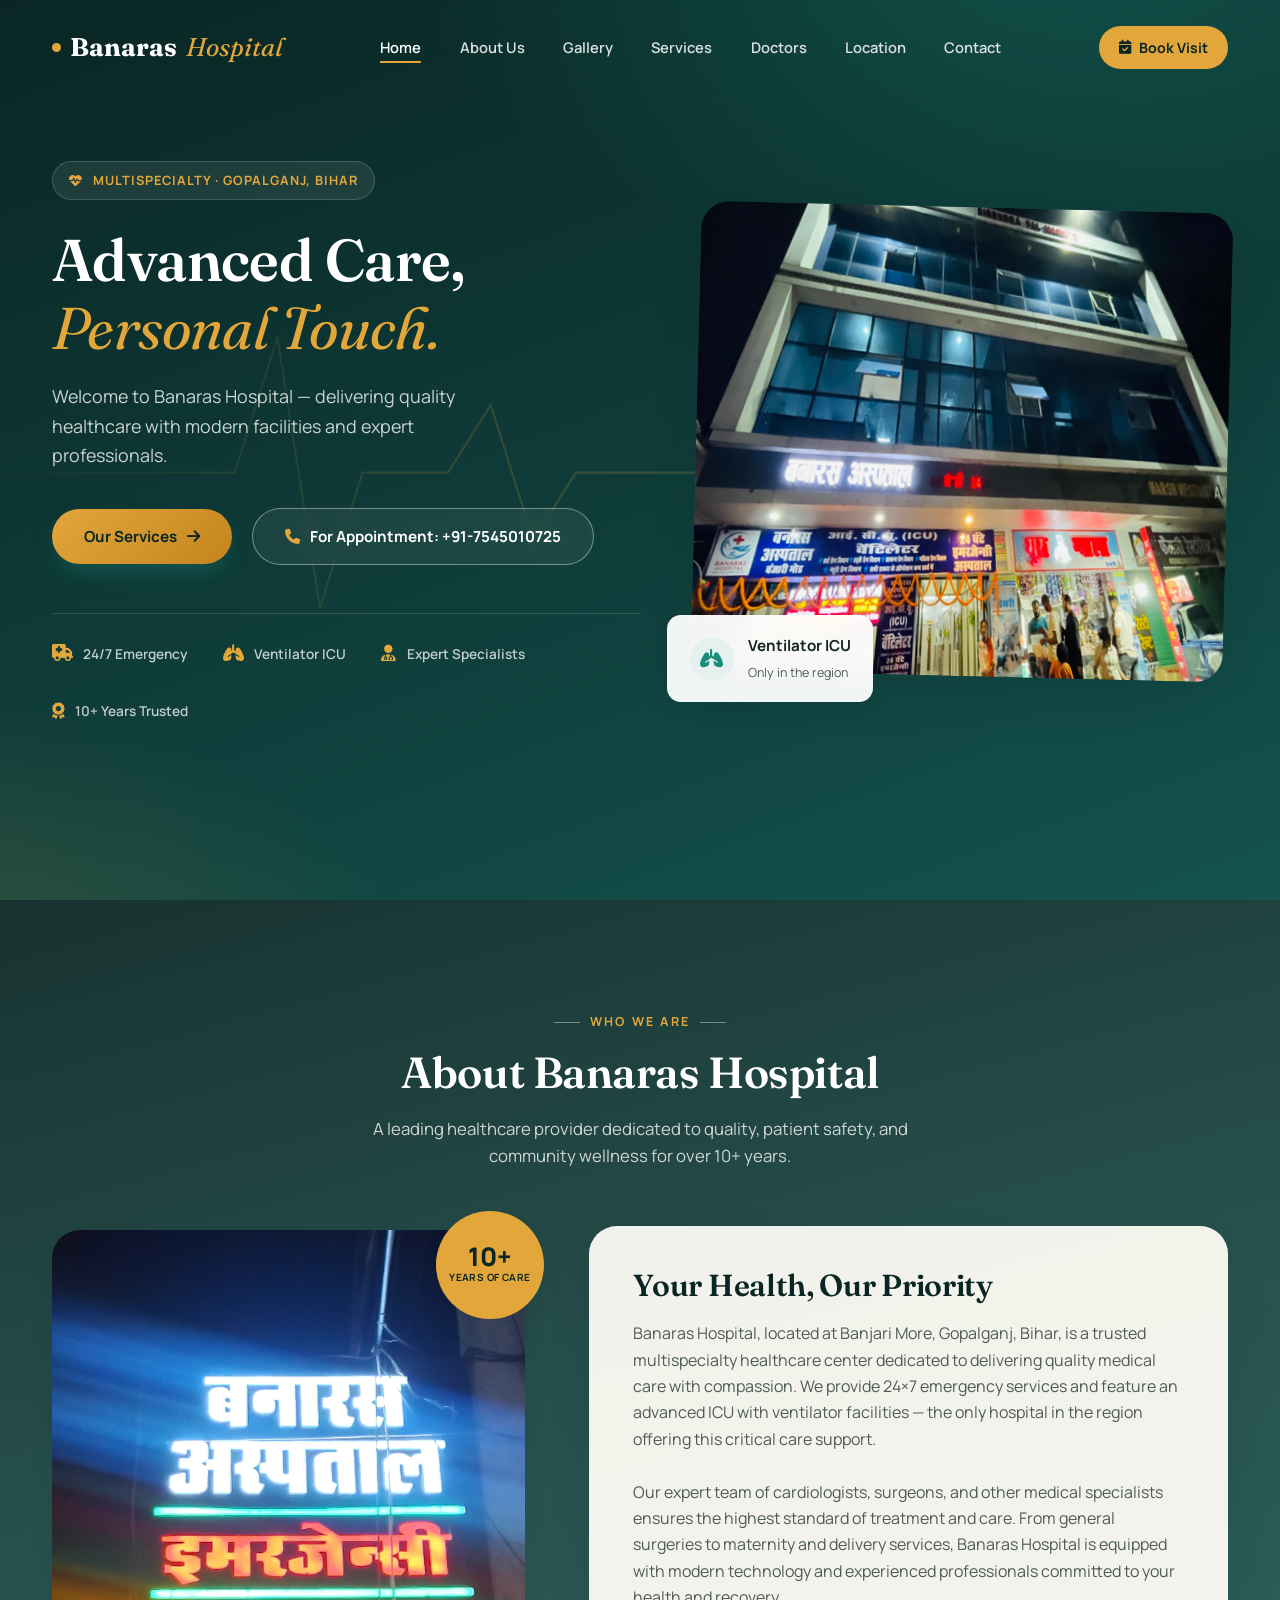
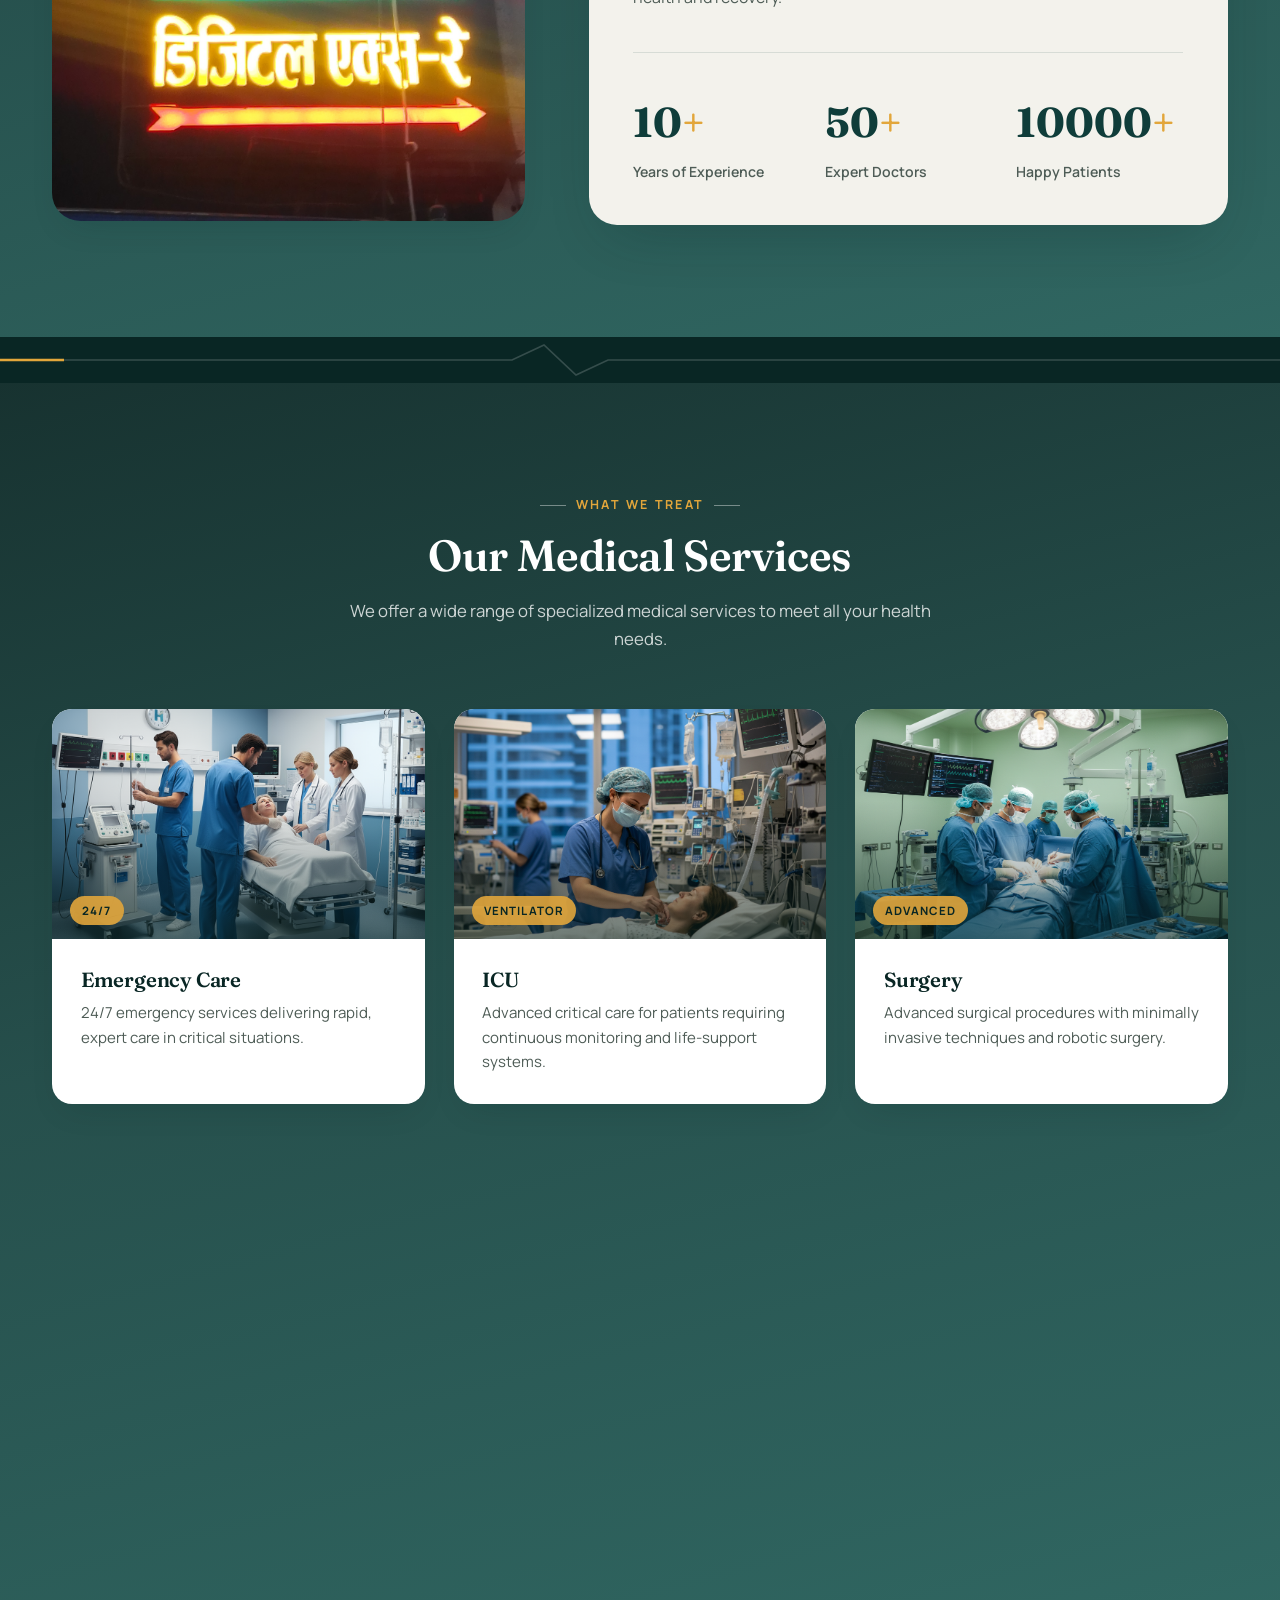
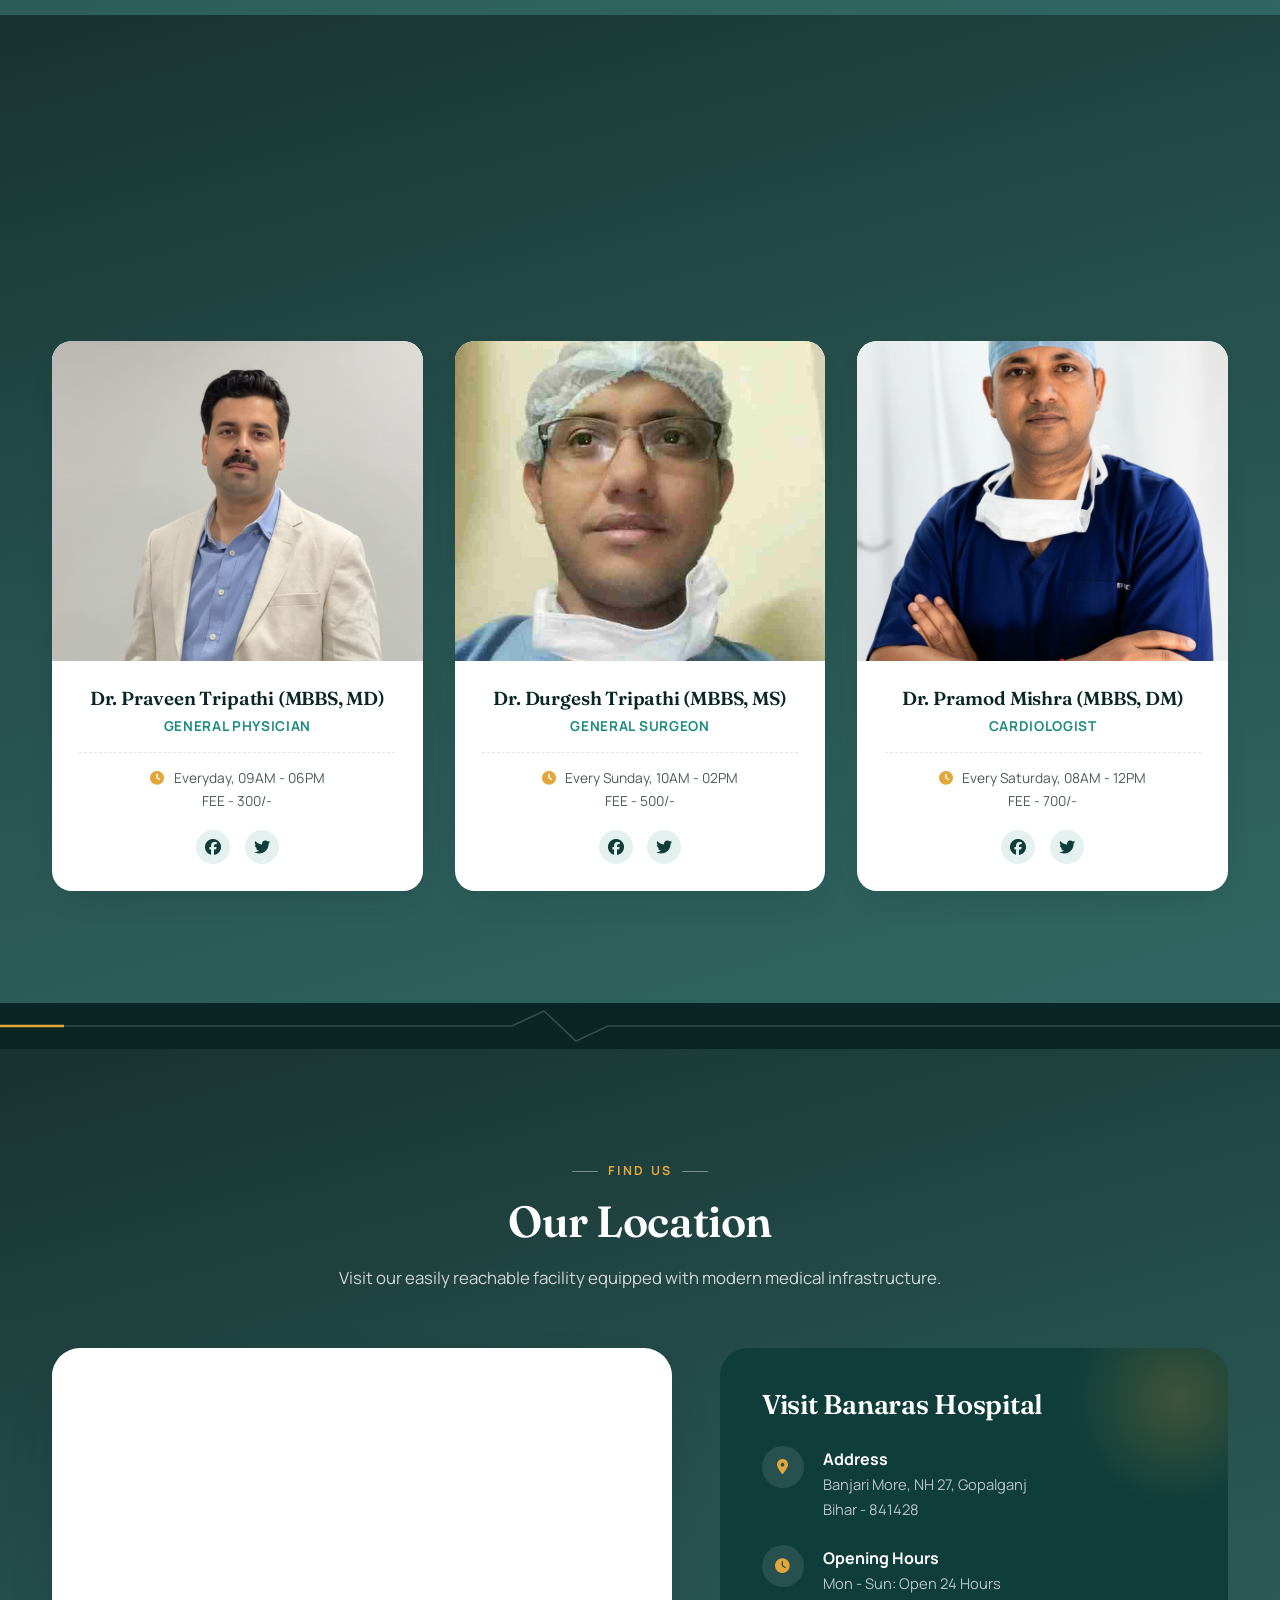
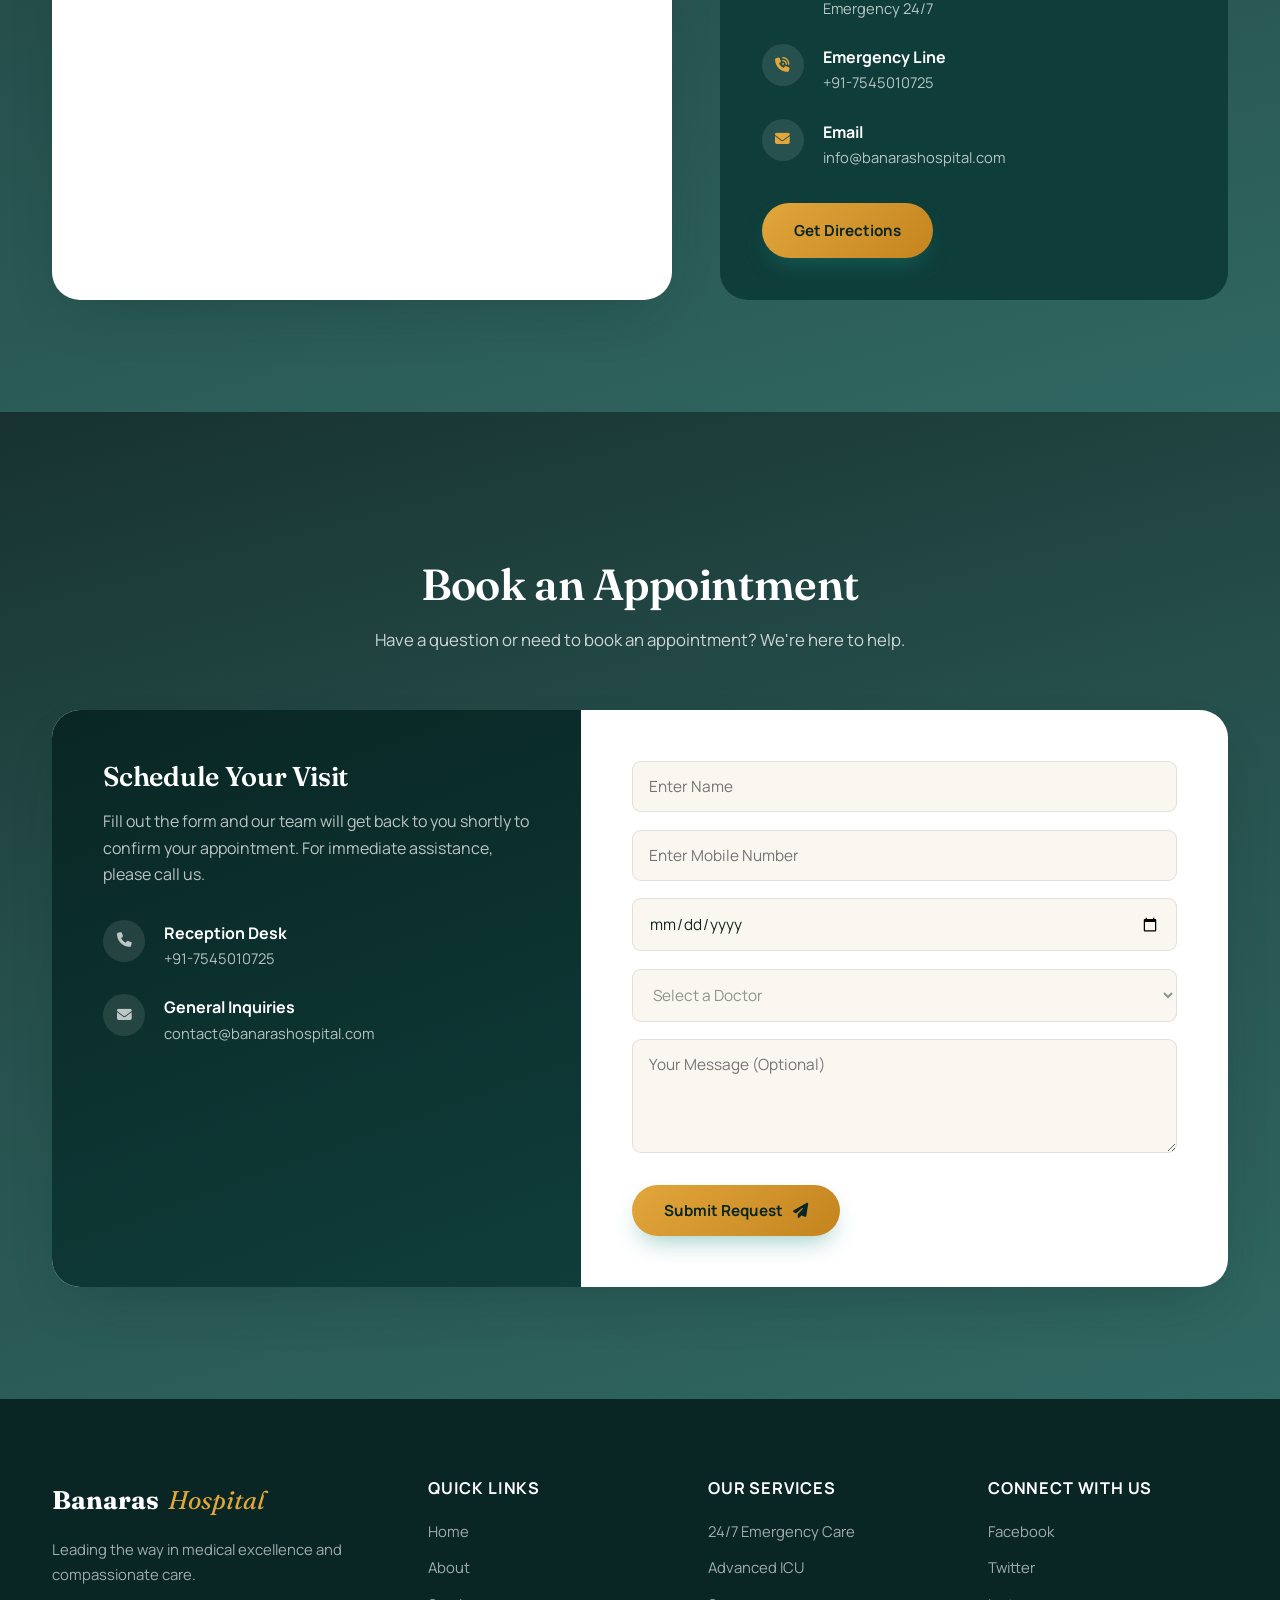
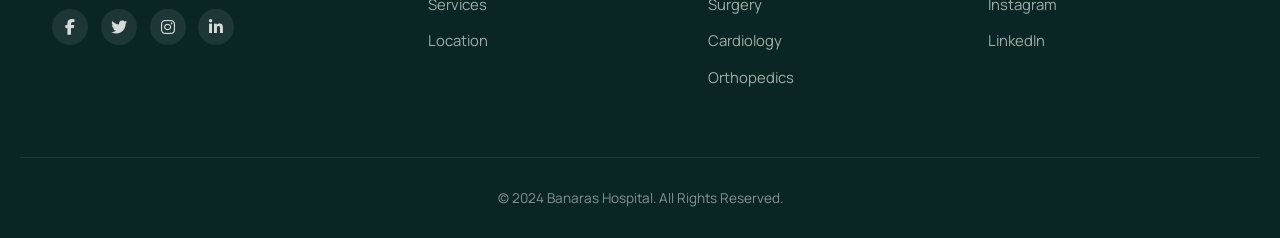
==== commit 6033799f: "first commit" ====
--- a/index.html
+++ b/index.html
@@ -1,1058 +1,387 @@
-<!DOCTYPE html>
-<html lang="en">
-
-<head>
-    <meta charset="UTF-8">
-    <meta name="viewport" content="width=device-width, initial-scale=1.0">
-    <title>Banaras Hospital</title>
-    <!-- Stylesheets -->
-    <link rel="preconnect" href="https://fonts.googleapis.com">
-    <link rel="preconnect" href="https://fonts.gstatic.com" crossorigin>
-    <link href="https://fonts.googleapis.com/css2?family=Poppins:wght@300;400;500;600;700&display=swap"
-        rel="stylesheet">
-    <link rel="stylesheet" href="https://cdnjs.cloudflare.com/ajax/libs/font-awesome/6.4.0/css/all.min.css">
-    <link rel="stylesheet" href="https://unpkg.com/aos@next/dist/aos.css" />
-<style>
-        :root {
-            --primary-color: #10B981;
-            --primary-dark: #059669;
-            --bg-dark: #1F2937;
-            --bg-dark-2: #374151;
-            --text-dark: #111827;
-            --text-light: #F9FAFB;
-            --bg-light: #ffffff;
-            --bg-grey: #f3f4f6;
-            --shadow: 0 4px 20px rgba(0, 0, 0, 0.08);
-        }
-
-        * {
-            margin: 0;
-            padding: 0;
-            box-sizing: border-box;
-            font-family: 'Poppins', sans-serif;
-            scroll-behavior: smooth;
-        }
-
-        body {
-            line-height: 1.6;
-            background-color: var(--bg-light);
-            color: var(--text-dark);
-        }
-
-        .container {
-            max-width: 1200px;
-            margin: auto;
-            padding: 0 2rem;
-        }
-
-        section {
-            padding: 6rem 0;
-            background: linear-gradient(90deg, #BAD5C9 0%, #E3CDD1 50%, #DDEAFE 100%);
-            background-color: #64d8f224;
-        }
-
-        h1, h2, h3 {
-            margin-bottom: 1.5rem;
-            font-weight: 600;
-        }
-
-        h2 {
-            text-align: center;
-            font-size: 2.5rem;
-            color: var(--text-dark);
-        }
-
-        .section-subtitle {
-            text-align: center;
-            max-width: 600px;
-            margin: 0 auto 3rem auto;
-            color: #6B7280;
-        }
-
-        .btn {
-            display: inline-block;
-            padding: 12px 28px;
-            background: var(--primary-color);
-            color: #fff;
-            border-radius: 8px;
-            text-decoration: none;
-            font-weight: 500;
-            transition: all 0.3s ease;
-            border: 2px solid transparent;
-        }
-
-        .btn:hover {
-            background: var(--primary-dark);
-            transform: translateY(-3px);
-            box-shadow: 0 10px 20px rgba(16, 185, 129, 0.2);
-        }
-
-        .header {
-            position: fixed;
-            top: 0;
-            left: 0;
-            width: 100%;
-            padding: 1.2rem 0;
-            z-index: 1000;
-            transition: all 0.4s ease;
-        }
-
-        .header.sticky {
-            background: var(--bg-dark);
-            box-shadow: 0 2px 10px rgba(0, 0, 0, 0.2);
-            padding: 0.8rem 0;
-        }
-
-        .navbar {
-            display: flex;
-            justify-content: space-between;
-            align-items: center;
-        }
-
-        .logo {
-            font-size: 1.8rem;
-            font-weight: 700;
-            color: var(--text-light);
-            text-decoration: none;
-        }
-
-        .logo span {
-            color: var(--primary-color);
-        }
-
-        .nav-links {
-            list-style: none;
-            display: flex;
-        }
-
-        .nav-links li {
-            margin-left: 2.5rem;
-        }
-
-        .nav-links a {
-            text-decoration: none;
-            color: var(--text-light);
-            font-weight: 500;
-            position: relative;
-            transition: color 0.3s ease;
-        }
-
-        .nav-links a::after {
-            content: '';
-            position: absolute;
-            bottom: -5px;
-            left: 50%;
-            transform: translateX(-50%);
-            width: 0;
-            height: 2px;
-            background: var(--primary-color);
-            transition: width 0.3s ease;
-        }
-
-        .nav-links a:hover,
-        .nav-links a.active {
-            color: var(--primary-color);
-        }
-
-        .nav-links a:hover::after,
-        .nav-links a.active::after {
-            width: 100%;
-        }
-
-        .menu-toggle {
-            display: none;
-            font-size: 1.5rem;
-            cursor: pointer;
-            color: var(--text-light);
-        }
-
-        #hero {
-            min-height: 100vh;
-            background: linear-gradient(45deg, var(--bg-dark), var(--bg-dark-2), #111827, var(--bg-dark));
-            background-size: 400% 400%;
-            animation: gradientBG 15s ease infinite;
-            color: var(--text-light);
-            display: flex;
-            align-items: center;
-            padding-top: 80px;
-        }
-
-        @keyframes gradientBG {
-            0% { background-position: 0% 50%; }
-            50% { background-position: 100% 50%; }
-            100% { background-position: 0% 50%; }
-        }
-
-        .hero-content {
-            display: grid;
-            grid-template-columns: 1fr 1fr;
-            align-items: center;
-            gap: 3rem;
-        }
-
-        .hero-text h1 {
-            font-size: 3.5rem;
-            margin-bottom: 1rem;
-            line-height: 1.2;
-        }
-
-        .hero-text h1 span {
-            color: var(--primary-color);
-        }
-
-        .hero-text p {
-            font-size: 1.1rem;
-            margin-bottom: 2rem;
-            color: #D1D5DB;
-        }
-
-        .hero-buttons {
-            display: flex;
-            align-items: center;
-            gap: 1.5rem;
-            flex-wrap: wrap;
-        }
-
-        .appointment-info {
-            color: var(--text-light);
-            font-weight: 500;
-            border: 2px solid rgba(255, 255, 255, 0.5);
-            padding: 12px 24px;
-            border-radius: 8px;
-            transition: all 0.3s ease;
-            text-decoration: none;
-        }
-
-        .appointment-info:hover {
-            background-color: rgba(255, 255, 255, 0.1);
-            border-color: rgba(255, 255, 255, 0.8);
-        }
-
-        .appointment-info i {
-            margin-right: 0.75rem;
-            color: var(--primary-color);
-        }
-
-        .hero-image img {
-            width: 100%;
-            border-radius: 15px;
-            box-shadow: 0 25px 50px -12px rgba(0, 0, 0, 0.25);
-        }
-
-        #about {
-            background: #64d8f224;
-        }
-
-        .about-content {
-            display: grid;
-            grid-template-columns: 1fr 1fr;
-            gap: 3rem;
-            align-items: center;
-            text-align: center;
-        }
-
-        .about-image img {
-            width: 100%;
-            border-radius: 10px;
-            box-shadow: var(--shadow);
-        }
-
-        .about-text h3 {
-            color: #034370;
-            font-size: 1.8rem;
-            text-align: center;
-        }
-
-        .stats-container {
-            display: flex;
-            justify-content: space-between;
-            margin-top: 2rem;
-        }
-
-        .stat-item {
-            text-align: center;
-        }
-
-        .stat-item .count {
-            font-size: 2.5rem;
-            font-weight: 700;
-            color: var(--bg-dark);
-        }
-
-        .stat-item p {
-            color: #6B7280;
-        }
-
-        /* ==== SERVICES SECTION (GALLERY HOVER EFFECT) ==== */
-        #services {
-            background: #64d8f224;
-        }
-
-        .services-grid {
-            display: grid;
-            grid-template-columns: repeat(auto-fit, minmax(300px, 1fr));
-            gap: 2rem;
-        }
-
-        .service-card {
-            background: var(--bg-light);
-            border-radius: 10px;
-            box-shadow: 0 5px 20px rgba(0, 0, 0, 0.05);
-            overflow: hidden;
-            border-bottom: 4px solid transparent;
-            /* Snappy transition for upward movement */
-            transition: transform 0.3s cubic-bezier(0.25, 0.46, 0.45, 0.94), box-shadow 0.3s ease;
-        }
-
-        /* This creates the Gallery "Upward" effect */
-        .service-card:hover {
-            transform: translateY(-15px); 
-            box-shadow: 0 20px 35px rgba(0, 0, 0, 0.15);
-            border-color: var(--primary-color);
-        }
-
-        .service-card img {
-            width: 100%;
-            height: 250px;
-            object-fit: cover;
-            border-radius: 12px;
-            box-shadow: 0 4px 12px rgba(0, 0, 0, 0.1);
-        }
-
-        /* Image scaling removed to match standard gallery lift */
-        .service-card:hover .service-card img {
-            transform: none; 
-        }
-
-        .service-card-content {
-            padding: 2rem;
-            text-align: center;
-        }
-
-        .service-card h3 {
-            font-size: 1.5rem;
-            margin-bottom: 1rem;
-            color: #730000;
-        }
-
-        /* ==== DOCTORS SECTION (GALLERY HOVER EFFECT) ==== */
-        #doctors {
-            background: #64d8f224;
-        }
-
-        .doctors-grid {
-            display: grid;
-            grid-template-columns: repeat(auto-fit, minmax(250px, 1fr));
-            gap: 2rem;
-        }
-
-        .doctor-card {
-            background: var(--bg-grey);
-            text-align: center;
-            border-radius: 10px;
-            overflow: hidden;
-            /* Snappy transition for upward movement */
-            transition: transform 0.3s cubic-bezier(0.25, 0.46, 0.45, 0.94), box-shadow 0.3s ease;
-        }
-
-        /* This creates the Gallery "Upward" effect */
-        .doctor-card:hover {
-            transform: translateY(-15px);
-            box-shadow: 0 20px 35px rgba(0, 0, 0, 0.15);
-        }
-
-        .doctor-card img {
-            width: 100%;
-            height: 350px;
-            object-fit: cover;
-            border-radius: 12px;
-        }
-
-        .doctor-info {
-            padding: 1.5rem;
-        }
-
-        .doctor-info h3 {
-            font-size: 1.3rem;
-            margin-bottom: 0.5rem;
-        }
-
-        .doctor-info p {
-            color: #b91010;
-            font-weight: 500;
-        }
-
-        .doctor-availability {
-            font-size: 0.9rem;
-            color: #6B7280;
-            margin-top: 0.75rem;
-            font-weight: 400;
-        }
-
-        .doctor-availability i {
-            margin-right: 0.5rem;
-            color: var(--primary-color);
-        }
-
-        .social-links {
-            margin-top: 1rem;
-        }
-
-        .social-links a {
-            color: var(--bg-dark);
-            margin: 0 0.5rem;
-            font-size: 1.2rem;
-            transition: color 0.3s ease;
-        }
-
-        .social-links a:hover {
-            color: var(--primary-dark);
-        }
-
-        #location {
-            background: #64d8f224;
-        }
-
-        .location-grid {
-            display: grid;
-            grid-template-columns: 1fr 1fr;
-            gap: 3rem;
-            align-items: center;
-        }
-
-        .location-map iframe {
-            width: 100%;
-            height: 450px;
-            border: 0;
-            border-radius: 10px;
-            box-shadow: var(--shadow);
-        }
-
-        .location-details h3 {
-            color: #034370;
-            font-size: 1.8rem;
-        }
-
-        .location-item {
-            display: flex;
-            align-items: flex-start;
-            margin-bottom: 1.5rem;
-        }
-
-        .location-item i {
-            font-size: 1.5rem;
-            color: var(--primary-color);
-            margin-right: 1.5rem;
-            margin-top: 5px;
-            width: 30px;
-        }
-
-        .location-item p {
-            margin: 0;
-            font-weight: 500;
-        }
-
-        .location-item span {
-            display: block;
-            color: #6B7280;
-            font-weight: 400;
-        }
-
-        .contact-content {
-            display: grid;
-            grid-template-columns: 1fr 1fr;
-            gap: 3rem;
-            background: var(--bg-light);
-            padding: 3rem;
-            border-radius: 10px;
-            box-shadow: var(--shadow);
-        }
-
-        .contact-info h3 {
-            color: #034370;
-            font-size: 1.8rem;
-        }
-
-        .contact-form form {
-            display: flex;
-            flex-direction: column;
-        }
-
-        .contact-form h3 {
-            font-size: 1.8rem;
-        }
-
-        .form-group {
-            margin-bottom: 1rem;
-        }
-
-        .form-group input,
-        .form-group textarea,
-        .form-group select {
-            width: 100%;
-            padding: 12px;
-            border: 1px solid #ddd;
-            border-radius: 8px;
-            font-size: 1rem;
-            transition: border-color 0.3s ease;
-            background-color: #fff;
-            font-family: 'Poppins', sans-serif;
-        }
-
-        .form-group select:invalid {
-            color: #6B7280;
-        }
-
-        .form-group input:focus,
-        .form-group textarea:focus,
-        .form-group select:focus {
-            outline: none;
-            border-color: var(--primary-color);
-        }
-
-        .contact-form .btn {
-            align-self: flex-start;
-            border: none;
-            cursor: pointer;
-        }
-
-        #form-status {
-            margin-top: 1rem;
-            padding: 10px;
-            border-radius: 5px;
-            font-weight: 500;
-            display: none;
-        }
-
-        #form-status.error {
-            background-color: #FEE2E2;
-            color: #991B1B;
-            display: block;
-        }
-
-        .footer {
-            background: var(--bg-dark);
-            color: var(--text-light);
-            padding: 5rem 0 2rem 0;
-        }
-
-        .footer-content {
-            display: grid;
-            grid-template-columns: repeat(auto-fit, minmax(250px, 1fr));
-            gap: 2rem;
-        }
-
-        .footer-about .logo {
-            color: var(--text-light);
-        }
-
-        .footer-about p {
-            margin-top: 1rem;
-            color: #D1D5DB;
-        }
-
-        .footer h4 {
-            font-size: 1.2rem;
-            margin-bottom: 1rem;
-            color: var(--text-light);
-        }
-
-        .footer-links ul {
-            list-style: none;
-        }
-
-        .footer-links a {
-            color: #D1D5DB;
-            text-decoration: none;
-            display: block;
-            margin-bottom: 0.5rem;
-            transition: color 0.3s ease;
-        }
-
-        .footer-links a:hover {
-            color: var(--primary-color);
-        }
-
-        .footer-bottom {
-            text-align: center;
-            padding-top: 3rem;
-            margin-top: 3rem;
-            border-top: 1px solid var(--bg-dark-2);
-        }
-
-        .popup-modal-overlay {
-            position: fixed;
-            top: 0;
-            left: 0;
-            width: 100%;
-            height: 100%;
-            background: rgba(0, 0, 0, 0.6);
-            z-index: 2000;
-            display: none;
-            align-items: center;
-            justify-content: center;
-            opacity: 0;
-            transition: opacity 0.3s ease;
-        }
-
-        .popup-modal-overlay.active {
-            display: flex;
-            opacity: 1;
-        }
-
-        .popup-modal {
-            background: #fff;
-            padding: 2.5rem;
-            border-radius: 10px;
-            box-shadow: 0 5px 20px rgba(0, 0, 0, 0.2);
-            text-align: center;
-            max-width: 400px;
-            width: 90%;
-            transform: scale(0.9);
-            transition: transform 0.3s ease;
-        }
-
-        .popup-modal-overlay.active .popup-modal {
-            transform: scale(1);
-        }
-
-        .popup-icon {
-            font-size: 4rem;
-            color: var(--primary-color);
-            margin-bottom: 1rem;
-        }
-
-        .popup-modal h3 {
-            color: var(--text-dark);
-            margin-bottom: 1rem;
-        }
-
-        .popup-modal p {
-            color: #6B7280;
-            margin-bottom: 2rem;
-        }
-
-        /* ==== RESPONSIVE REFINEMENTS ==== */
-        @media(max-width: 992px) {
-            .hero-content, .about-content, .contact-content, .location-grid {
-                grid-template-columns: 1fr;
-            }
-            .hero-image { grid-row: 1; margin-bottom: 2rem; }
-            .hero-text { text-align: center; }
-            .hero-buttons { justify-content: center; }
-            .about-image { margin-bottom: 2rem; }
-            .location-map { margin-bottom: 2rem; }
-        }
-
-        @media(max-width: 768px) {
-            .container { padding: 0 1rem; }
-            .menu-toggle { display: block; }
-            .nav-links {
-                position: absolute;
-                top: 100%;
-                left: 0;
-                width: 100%;
-                background: var(--bg-dark);
-                flex-direction: column;
-                padding: 1rem 0;
-                height: 0;
-                overflow: hidden;
-                transition: all 0.3s ease-in-out;
-            }
-            .nav-links.active { height: 280px; }
-            .nav-links li { margin: 0; text-align: center; padding: 1rem 0; }
-            .header { background: var(--bg-dark); padding: 0.8rem 0; }
-            #hero h1 { font-size: 2.8rem; }
-            h2 { font-size: 2.2rem; }
-            .hero-text h1 { font-size: 2.5rem; }
-            section { padding: 4rem 0; }
-            .stats-container { flex-direction: column; gap: 1.5rem; }
-            .contact-content { padding: 2rem; }
-        }
-    </style>
-</head>
-
-<body>
-
-    <header class="header">
-        <div class="container navbar"> <a href="#" class="logo">Banaras<span>Hospital</span></a>
-            <ul class="nav-links">
-                <li><a href="#hero">Home</a></li>
-                <li><a href="#about">About Us</a></li>
-                <li><a href="gallery.html">Gallery</a></li>
-                <li><a href="#services">Services</a></li>
-                <li><a href="#doctors">Doctors</a></li>
-                <li><a href="#location">Location</a></li>
-                <li><a href="#contact">Contact</a></li>
-            </ul>
-            <div class="menu-toggle"> <i class="fas fa-bars"></i> </div>
-        </div>
-    </header>
-    <main>
-        <section id="hero">
-            <div class="container">
-                <div class="hero-content">
-                    <div class="hero-text" data-aos="fade-right">
-                        <h1>Advanced Care, <span>Personal Touch.</span></h1>
-                        <p>Welcome to Banaras Hospital — delivering quality healthcare with modern facilities and expert
-                            professionals.</p>
-                        <div class="hero-buttons"> <a href="#services" class="btn">Our Services</a>
-                            <a href="#contact" class="appointment-info">
-                                <i class="fas fa-phone"></i> For Appointment: +91-7545010725
-                            </a>
-                        </div>
-                    </div>
-                    <div class="hero-image" data-aos="fade-left"> <img src="bhimg.png" alt="Doctor with patient"> </div>
-                </div>
-            </div>
-        </section>
-        <section id="about">
-            <div class="container">
-                <h2 data-aos="fade-up">About Banaras Hospital</h2>
-                <p class="section-subtitle" data-aos="fade-up" data-aos-delay="100"> A leading healthcare provider
-                    dedicated to quality, patient safety, and community wellness for over 10+ years. </p>
-                <div class="about-content">
-                    <div class="about-image" data-aos="fade-right" data-aos-delay="200"> <img src="bhlogimg.jpg"
-                            alt="Hospital Building"> </div>
-                    <div class="about-text" data-aos="fade-left" data-aos-delay="300">
-                        <h3>Your Health, Our Priority</h3>
-                        <p>Banaras Hospital, located at Banjari More, Gopalganj, Bihar, is a trusted multispecialty
-                            healthcare center dedicated to delivering quality medical care with compassion. We provide
-                            24×7 emergency services and feature an advanced ICU with ventilator facilities — the only
-                            hospital in the region offering this critical care support.<br><br>
-
-                            Our expert team of cardiologists, surgeons, and other medical specialists ensures the
-                            highest standard of treatment and care. From general surgeries to maternity and delivery
-                            services, Banaras Hospital is equipped with modern technology and experienced professionals
-                            committed to your health and recovery.
-                        </p>
-                        <div class="stats-container">
-                            <div class="stat-item" data-aos="fade-up" data-aos-delay="400"> <span class="count"
-                                    data-target="10">0</span>+ <p>Years of Experience</p>
-                            </div>
-                            <div class="stat-item" data-aos="fade-up" data-aos-delay="500"> <span class="count"
-                                    data-target="50">0</span>+ <p>Expert Doctors</p>
-                            </div>
-                            <div class="stat-item" data-aos="fade-up" data-aos-delay="600"> <span class="count"
-                                    data-target="10000">0</span>+ <p>Happy Patients</p>
-                            </div>
-                        </div>
-                    </div>
-                </div>
-            </div>
-        </section>
-        <section id="services">
-            <div class="container">
-                <h2 data-aos="fade-up">Our Medical Services</h2>
-                <p class="section-subtitle" data-aos="fade-up" data-aos-delay="100"> We offer a wide range of
-                    specialized medical services to meet all your health needs. </p>
-                <div class="services-grid">
-                    <div class="service-card" data-aos="fade-up" data-aos-delay="200"> <img src="Emergencyimg.png"
-                            alt="EMERGENCY">
-                        <div class="service-card-content">
-                            <h3>EMERGENCY CARE</h3>
-                            <p>24/7 emergency services delivering rapid, expert care in critical situations.</p>
-                        </div>
-                    </div>
-                    <div class="service-card" data-aos="fade-up" data-aos-delay="300"> <img src="icuimg.png" alt="ICU">
-                        <div class="service-card-content">
-                            <h3>ICU</h3>
-                            <p>Advanced critical care for patients requiring continuous monitoring and life-support
-                                systems.</p>
-                        </div>
-                    </div>
-                    <div class="service-card" data-aos="fade-up" data-aos-delay="400"> <img src="surgeryimg.png"
-                            alt="SURGERY">
-                        <div class="service-card-content">
-                            <h3>SURGERY</h3>
-                            <p>Advanced surgical procedures with minimally invasive techniques and robotic surgery.</p>
-                        </div>
-                    </div>
-                    <div class="service-card" data-aos="fade-up" data-aos-delay="500"> <img src="cardioimg.png"
-                            alt="CARDIOLOGY">
-                        <div class="service-card-content">
-                            <h3>CARDIOLOGY</h3>
-                            <p>Comprehensive heart care, from diagnostics to advanced surgical procedures.</p>
-                        </div>
-                    </div>
-                    <div class="service-card" data-aos="fade-up" data-aos-delay="600"> <img src="orthoimg.png"
-                            alt="Orthopedics">
-                        <div class="service-card-content">
-                            <h3>ORTHOPEDICS</h3>
-                            <p>Specialized care for musculoskeletal injuries and conditions.</p>
-                        </div>
-                    </div>
-                    <div class="service-card" data-aos="fade-up" data-aos-delay="700"> <img src="pathologyimg.png"
-                            alt="Diagnostics">
-                        <div class="service-card-content">
-                            <h3>DIAGNOSTICS</h3>
-                            <p>Advanced imaging and laboratory services including Echo, Ultrasound, and blood tests.</p>
-                        </div>
-                    </div>
-                </div>
-            </div>
-        </section>
-        <section id="doctors">
-            <div class="container">
-                <h2 data-aos="fade-up">Meet Our Expert Doctors</h2>
-                <p class="section-subtitle" data-aos="fade-up" data-aos-delay="100"> Our team of highly qualified and
-                    experienced doctors is dedicated to your well-being. </p>
-                <div class="doctors-grid">
-                    <div class="doctor-card" data-aos="fade-up" data-aos-delay="200"> <img src="doc.1img.png"
-                            alt="Doctor 1">
-                        <div class="doctor-info">
-                            <h3>Dr. Praveen Tripathi (MBBS,MD)</h3>
-                            <p>General Physician</p>
-                            <p1 class="doctor-availability"><i class="fas fa-clock"></i> Everyday, 09AM - 06PM <br> FEE - 300/-</p1>
-                            <div class="social-links"> <a href="#"><i class="fab fa-facebook"></i></a> <a href="#"><i
-                                        class="fab fa-twitter"></i></a>
-                            </div>
-                        </div>
-                    </div>
-                    <div class="doctor-card" data-aos="fade-up" data-aos-delay="300"> <img src="doc2.jpg"
-                            alt="Doctor 2">
-                        <div class="doctor-info">
-                            <h3>Dr. Durgesh Tripathi (MBBS,MS)</h3>
-                            <p>General Surgeon</p>
-                            <p1 class="doctor-availability"><i class="fas fa-clock"></i> Every Sunday, 10AM - 02PM <br> FEE - 500/-</p1>
-                            <div class="social-links"> <a href="#"><i class="fab fa-facebook"></i></a> <a href="#"><i
-                                        class="fab fa-twitter"></i></a>
-                            </div>
-                        </div>
-                    </div>
-                    <div class="doctor-card" data-aos="fade-up" data-aos-delay="400"> <img src="doc3img.png"
-                            alt="Doctor 3">
-                        <div class="doctor-info">
-                            <h3>Dr. Pramod Mishra (MBBS,DM)</h3>
-                            <p>Cardiologist</p>
-                            <p1 class="doctor-availability"><i class="fas fa-clock"></i> Every Saturday, 08AM - 12PM <br> FEE - 700/-
-                            </p1>
-                            <div class="social-links"> <a href="#"><i class="fab fa-facebook"></i></a> <a href="#"><i
-                                        class="fab fa-twitter"></i></a>
-                            </div>
-                        </div>
-                    </div>
-
-                </div>
-            </div>
-        </section>
-        <section id="location">
-            <div class="container">
-                <h2 data-aos="fade-up">Our Location</h2>
-                <p class="section-subtitle" data-aos="fade-up" data-aos-delay="100"> Visit our easily reachable facility
-                    equipped with modern medical infrastructure. </p>
-                <div class="location-grid">
-                    <div class="location-map" data-aos="fade-right" data-aos-delay="200">
-                        <iframe
-                            src="https://www.google.com/maps/embed?pb=!1m14!1m8!1m3!1d14286.046330491694!2d84.4250216!3d26.4714683!3m2!1i1024!2i768!4f13.1!3m3!1m2!1s0x39930557d3464d77%3A0x78c5e926947fc716!2sBanaras%20Hospital%20Gopalganj!5e0!3m2!1sen!2sin!4v1760092671482!5m2!1sen!2sin"
-                            width="600" height="450" style="border:0; border-radius: 15px;" allowfullscreen=""
-                            loading="lazy" referrerpolicy="no-referrer-when-downgrade"></iframe>"
-                    </div>
-                    <div class="location-details" data-aos="fade-left" data-aos-delay="300">
-                        <h3>Visit Banaras Hospital</h3>
-                        <div class="location-item"> <i class="fas fa-map-marker-alt"></i>
-                            <div>
-                                <p>Address</p> <span>Banjari More, NH 27, Gopalganj <br>Bihar - 841428</span>
-                            </div>
-                        </div>
-                        <div class="location-item"> <i class="fas fa-clock"></i>
-                            <div>
-                                <p>Opening Hours</p> <span>Mon - Sun: Open 24 Hours</span> <span>Emergency 24/7</span>
-                            </div>
-                        </div>
-                        <div class="location-item"> <i class="fas fa-phone-volume"></i>
-                            <div>
-                                <p>Emergency Line</p> <span>+91-7545010725</span>
-                            </div>
-                        </div>
-                        <div class="location-item"> <i class="fas fa-envelope"></i>
-                            <div>
-                                <p>Email</p> <span>info@banarashospital.com</span>
-                            </div>
-                        </div>
-                        <a href="https://maps.app.goo.gl/nec2z4cJ3yUnvSoNA" class="btn" target="_blank">Get
-                            Directions</a>
-                    </div>
-                </div>
-            </div>
-        </section>
-        <section id="contact">
-            <div class="container">
-                <h2 data-aos="fade-up">Book an Appointment</h2>
-                <p class="section-subtitle" data-aos="fade-up" data-aos-delay="100">
-                    Have a question or need to book an appointment? We're here to help.
-                </p>
-                <div class="contact-content">
-                    <div class="contact-info" data-aos="fade-right" data-aos-delay="200">
-                        <h3>Schedule Your Visit</h3>
-                        <p>Fill out the form and our team will get back to you shortly to confirm your appointment. For
-                            immediate assistance, please call us.</p><br>
-                        <div class="location-item"> <i class="fas fa-phone"></i>
-                            <div>
-                                <p>Reception Desk</p> <span>+91-7545010725</span>
-                            </div>
-                        </div>
-                        <div class="location-item"> <i class="fas fa-envelope"></i>
-                            <div>
-                                <p>General Inquiries</p> <span>contact@banarashospital.com</span>
-                            </div>
-                        </div>
-                    </div>
-                    <div class="contact-form" data-aos="fade-left" data-aos-delay="300">
-                        <form id="contact-form" action="https://formspree.io/f/xyznpkeq" method="POST">
-                            <div class="form-group"><input type="text" name="Name" placeholder="Enter Name" required>
-                            </div>
-                            <div class="form-group"><input type="number" name="Number" placeholder="Enter Mobile Number"
-                                    required>
-                            </div>
-                            <div class="form-group"><input type="date" name="Date" required></div>
-                            <div class="form-group">
-                                <select name="Doctor" required>
-                                    <option value="" disabled selected>Select a Doctor</option>
-                                    <option value="Dr. Praveen Tripathi">Dr. Praveen Tripathi - General Physician
-                                    </option>
-                                    <option value="Dr. Durgesh Tripathi">Dr. Durgesh Tiwari - General Surgeon</option>
-                                    <option value="Dr. Pramod Mishra">Dr. Pramod Mishra - Cardiologist</option>
-                                </select>
-                            </div>
-                            <div class="form-group"><textarea name="Message" rows="5"
-                                    placeholder="Your Message (Optional)"></textarea></div>
-                            <button type="submit" class="btn">Submit Request</button>
-                        </form>
-                        <p id="form-status"></p>
-                    </div>
-                </div>
-            </div>
-        </section>
-    </main>
-
-    <!-- Footer -->
-    <footer class="footer">
-        <div class="container footer-content">
-            <div class="footer-about"> <a href="#" class="logo">Banaras<span>Hospital</span></a>
-                <p>Leading the way in medical excellence and compassionate care.</p>
-            </div>
-            <div class="footer-links">
-                <h4>Quick Links</h4>
-                <ul>
-                    <li><a href="#hero">Home</a></li>
-                    <li><a href="#about">About</a></li>
-                    <li><a href="#services">Services</a></li>
-                    <li><a href="#location">Location</a></li>
-                </ul>
-            </div>
-            <div class="footer-links">
-                <h4>Our Services</h4>
-                <ul>
-                    <li><a href="#">24/7 Emergency Care</a></li>
-                    <li><a href="#">Advanced ICU</a></li>
-                    <li><a href="#">Surgery</a></li>
-                    <li><a href="#">Cardiology</a></li>
-                    <li><a href="#">Orthopedics</a></li>
-
-                </ul>
-            </div>
-            <div class="footer-links">
-                <h4>Connect With Us</h4>
-                <ul>
-                    <li><a href="https://www.facebook.com/banaras.hospital.9/">Facebook</a></li>
-                    <li><a href="#">Twitter</a></li>
-                    <li><a href="#">Instagram</a></li>
-                    <li><a href="#">LinkedIn</a></li>
-                </ul>
-            </div>
-        </div>
-        <div class="footer-bottom">
-            <p>&copy; 2024 Banaras Hospital. All Rights Reserved.</p>
-        </div>
-    </footer>
-
-    <!-- ==== NEW HTML FOR POP-UP MODAL ==== -->
-    <div class="popup-modal-overlay" id="popup-modal-overlay">
-        <div class="popup-modal">
-            <div class="popup-icon">
-                <i class="fas fa-check-circle"></i>
-            </div>
-            <h3>Success!</h3>
-            <p>Your appointment request has been submitted successfully.</p>
-            <button class="btn" id="popup-close-btn">OK</button>
-        </div>
-    </div>
-    <!-- =================================== -->
-
-    <!-- Scripts -->
-    <script src="https://unpkg.com/aos@next/dist/aos.js"></script>
-    <script>
-        AOS.init({
-            duration: 1000,
-            once: true,
-            offset: 120,
-        });
-
-        const header = document.querySelector('.header');
-        const menuToggle = document.querySelector('.menu-toggle');
-        const navLinks = document.querySelector('.nav-links');
-        window.addEventListener('scroll', () => { header.classList.toggle('sticky', window.scrollY > 50); });
-        menuToggle.addEventListener('click', () => { navLinks.classList.toggle('active'); });
-        document.querySelectorAll('.nav-links a').forEach(link => { link.addEventListener('click', () => { if (navLinks.classList.contains('active')) { navLinks.classList.remove('active'); } }); });
-        const counters = document.querySelectorAll('.count');
-        const speed = 200;
-        const animateCount = (counter) => { const target = +counter.getAttribute('data-target'); let count = 0; const increment = target / speed; const updateCount = () => { count += increment; if (count < target) { counter.innerText = Math.ceil(count); setTimeout(updateCount, 1); } else { counter.innerText = target; } }; updateCount(); };
-        const observer = new IntersectionObserver((entries, observer) => { entries.forEach(entry => { if (entry.isIntersecting) { animateCount(entry.target); observer.unobserve(entry.target); } }); }, { threshold: 0.5 });
-        counters.forEach(counter => { observer.observe(counter); });
-
-        // ==== MODIFIED JAVASCRIPT FOR FORM SUBMISSION & POP-UP ====
-        const form = document.getElementById("contact-form");
-        const status = document.getElementById("form-status");
-        const modalOverlay = document.getElementById("popup-modal-overlay");
-        const closeModalBtn = document.getElementById("popup-close-btn");
-
-        async function handleSubmit(event) {
-            event.preventDefault();
-            const data = new FormData(event.target);
-            fetch(event.target.action, {
-                method: form.method,
-                body: data,
-                headers: {
-                    'Accept': 'application/json'
-                }
-            }).then(response => {
-                if (response.ok) {
-                    // Show success pop-up instead of text
-                    modalOverlay.classList.add('active');
-                    form.reset();
-                    status.innerHTML = ""; // Clear any previous error messages
-                    status.className = "";
-                } else {
-                    response.json().then(data => {
-                        if (Object.hasOwn(data, 'errors')) {
-                            status.innerHTML = data["errors"].map(error => error["message"]).join(", ");
-                        } else {
-                            status.innerHTML = "Oops! There was a problem submitting your form.";
-                        }
-                        status.className = 'error';
-                    })
-                }
-            }).catch(error => {
-                status.innerHTML = "Oops! There was a problem submitting your form.";
-                status.className = 'error';
-            });
-        }
-        form.addEventListener("submit", handleSubmit);
-
-        // Event listener to close the modal
-        closeModalBtn.addEventListener('click', () => {
-            modalOverlay.classList.remove('active');
-        });
-
-        // Optional: Close modal if user clicks on the overlay background
-        modalOverlay.addEventListener('click', (event) => {
-            if (event.target === modalOverlay) {
-                modalOverlay.classList.remove('active');
-            }
-        });
-        // ========================================================
-    </script>
-</body>
-
-</html>+<!DOCTYPE html>
+<html lang="en">
+
+<head>
+    <meta charset="UTF-8">
+    <meta name="viewport" content="width=device-width, initial-scale=1.0">
+    <title>Banaras Hospital | Advanced Care, Personal Touch</title>
+    <meta name="description" content="Banaras Hospital, Gopalganj — 24x7 emergency care, advanced ventilator ICU, surgery, cardiology, orthopedics and diagnostics.">
+
+    <!-- Fonts & Icons -->
+    <link rel="preconnect" href="https://fonts.googleapis.com">
+    <link rel="preconnect" href="https://fonts.gstatic.com" crossorigin>
+    <link href="https://fonts.googleapis.com/css2?family=Fraunces:ital,wght@0,400;0,600;0,700;1,400;1,500&family=Manrope:wght@400;500;600;700;800&display=swap" rel="stylesheet">
+    <link rel="stylesheet" href="https://cdnjs.cloudflare.com/ajax/libs/font-awesome/6.4.0/css/all.min.css">
+
+    <!-- Stylesheet -->
+    <link rel="stylesheet" href="assets/css/style.css">
+</head>
+
+<body>
+
+    <!-- ============ HEADER ============ -->
+    <header class="header">
+        <div class="container navbar">
+            <a href="#hero" class="logo"><span class="pulse-dot"></span>Banaras <span>Hospital</span></a>
+            <ul class="nav-links">
+                <li><a href="#hero" class="active">Home</a></li>
+                <li><a href="#about">About Us</a></li>
+                <li><a href="gallery.html">Gallery</a></li>
+                <li><a href="#services">Services</a></li>
+                <li><a href="#doctors">Doctors</a></li>
+                <li><a href="#location">Location</a></li>
+                <li><a href="#contact">Contact</a></li>
+            </ul>
+            <a href="#contact" class="nav-cta"><i class="fas fa-calendar-check"></i> Book Visit</a>
+            <button class="menu-toggle" aria-label="Toggle menu"><i class="fas fa-bars"></i></button>
+        </div>
+    </header>
+
+    <main>
+        <!-- ============ HERO ============ -->
+        <section id="hero">
+            <svg class="hero-pulse-line" viewBox="0 0 1200 800" preserveAspectRatio="none" aria-hidden="true">
+                <defs>
+                    <linearGradient id="pulseGradient" x1="0%" y1="0%" x2="100%" y2="0%">
+                        <stop offset="0%" stop-color="#E2A63B" stop-opacity="0" />
+                        <stop offset="50%" stop-color="#E2A63B" stop-opacity="1" />
+                        <stop offset="100%" stop-color="#1C8C7C" stop-opacity="0" />
+                    </linearGradient>
+                </defs>
+                <path d="M -50 420 L 220 420 L 260 300 L 300 540 L 340 420 L 420 420 L 460 360 L 500 480 L 540 420 L 1250 420" />
+            </svg>
+            <div class="container">
+                <div class="hero-content">
+                    <div class="hero-text" data-reveal="left">
+                        <span class="hero-eyebrow"><i class="fas fa-heart-pulse"></i> Multispecialty &middot; Gopalganj, Bihar</span>
+                        <h1>Advanced Care, <em>Personal Touch.</em></h1>
+                        <p>Welcome to Banaras Hospital — delivering quality healthcare with modern facilities and expert professionals.</p>
+                        <div class="hero-buttons">
+                            <a href="#services" class="btn btn-primary">Our Services <i class="fas fa-arrow-right"></i></a>
+                            <a href="#contact" class="btn btn-ghost">
+                                <i class="fas fa-phone"></i> For Appointment: +91-7545010725
+                            </a>
+                        </div>
+                        <div class="hero-trust-strip">
+                            <span class="trust-item"><i class="fas fa-truck-medical"></i> 24/7 Emergency</span>
+                            <span class="trust-item"><i class="fas fa-lungs"></i> Ventilator ICU</span>
+                            <span class="trust-item"><i class="fas fa-user-doctor"></i> Expert Specialists</span>
+                            <span class="trust-item"><i class="fas fa-award"></i> 10+ Years Trusted</span>
+                        </div>
+                    </div>
+                    <div class="hero-image" data-reveal="right">
+                        <div class="frame">
+                            <img src="assets/images/branding/bhimg.png" alt="Doctor with patient at Banaras Hospital">
+                        </div>
+                        <div class="floating-card">
+                            <span class="icon-wrap"><i class="fas fa-lungs"></i></span>
+                            <div>
+                                <strong>Ventilator ICU</strong>
+                                <span>Only in the region</span>
+                            </div>
+                        </div>
+                    </div>
+                </div>
+            </div>
+        </section>
+
+        <!-- ============ ABOUT ============ -->
+        <section id="about" class="section-photobg bg-photo-storefront-day">
+            <div class="container">
+                <span class="section-eyebrow" data-reveal>Who We Are</span>
+                <h2 class="section-title" data-reveal>About Banaras Hospital</h2>
+                <p class="section-subtitle" data-reveal>A leading healthcare provider dedicated to quality, patient safety, and community wellness for over 10+ years.</p>
+                <div class="about-content">
+                    <div class="about-image" data-reveal="left">
+                        <div class="img-wrap">
+                            <img src="assets/images/branding/bhlogimg.jpg" alt="Banaras Hospital building">
+                        </div>
+                        <div class="about-badge"><span>10+</span><small>YEARS OF CARE</small></div>
+                    </div>
+                    <div class="about-text" data-reveal="right">
+                        <h3>Your Health, Our Priority</h3>
+                        <p>Banaras Hospital, located at Banjari More, Gopalganj, Bihar, is a trusted multispecialty
+                            healthcare center dedicated to delivering quality medical care with compassion. We provide
+                            24×7 emergency services and feature an advanced ICU with ventilator facilities — the only
+                            hospital in the region offering this critical care support.<br><br>
+
+                            Our expert team of cardiologists, surgeons, and other medical specialists ensures the
+                            highest standard of treatment and care. From general surgeries to maternity and delivery
+                            services, Banaras Hospital is equipped with modern technology and experienced professionals
+                            committed to your health and recovery.
+                        </p>
+                        <div class="stats-container">
+                            <div class="stat-item"><span class="count" data-target="10">0</span><p>Years of Experience</p></div>
+                            <div class="stat-item"><span class="count" data-target="50">0</span><p>Expert Doctors</p></div>
+                            <div class="stat-item"><span class="count" data-target="10000">0</span><p>Happy Patients</p></div>
+                        </div>
+                    </div>
+                </div>
+            </div>
+        </section>
+
+        <div class="pulse-divider" aria-hidden="true">
+            <svg viewBox="0 0 1200 46" preserveAspectRatio="none">
+                <path d="M0 23 L480 23 L510 8 L540 38 L570 23 L1200 23" />
+                <path class="pulse-runner" d="M0 23 L480 23 L510 8 L540 38 L570 23 L1200 23" />
+            </svg>
+        </div>
+
+        <!-- ============ SERVICES ============ -->
+        <section id="services" class="section-photobg bg-photo-storefront-night">
+            <div class="container">
+                <span class="section-eyebrow" data-reveal>What We Treat</span>
+                <h2 class="section-title" data-reveal>Our Medical Services</h2>
+                <p class="section-subtitle" data-reveal>We offer a wide range of specialized medical services to meet all your health needs.</p>
+                <div class="services-grid">
+                    <div class="service-card" data-reveal="scale">
+                        <div class="img-wrap">
+                            <img src="assets/images/services/Emergencyimg.png" alt="Emergency Care">
+                            <span class="tag">24/7</span>
+                        </div>
+                        <div class="service-card-content">
+                            <h3>Emergency Care</h3>
+                            <p>24/7 emergency services delivering rapid, expert care in critical situations.</p>
+                        </div>
+                    </div>
+                    <div class="service-card" data-reveal="scale" style="--reveal-delay:.08s">
+                        <div class="img-wrap">
+                            <img src="assets/images/services/icuimg.png" alt="ICU">
+                            <span class="tag">Ventilator</span>
+                        </div>
+                        <div class="service-card-content">
+                            <h3>ICU</h3>
+                            <p>Advanced critical care for patients requiring continuous monitoring and life-support systems.</p>
+                        </div>
+                    </div>
+                    <div class="service-card" data-reveal="scale" style="--reveal-delay:.16s">
+                        <div class="img-wrap">
+                            <img src="assets/images/services/surgeryimg.png" alt="Surgery">
+                            <span class="tag">Advanced</span>
+                        </div>
+                        <div class="service-card-content">
+                            <h3>Surgery</h3>
+                            <p>Advanced surgical procedures with minimally invasive techniques and robotic surgery.</p>
+                        </div>
+                    </div>
+                    <div class="service-card" data-reveal="scale" style="--reveal-delay:.24s">
+                        <div class="img-wrap">
+                            <img src="assets/images/services/cardioimg.png" alt="Cardiology">
+                            <span class="tag">Heart Care</span>
+                        </div>
+                        <div class="service-card-content">
+                            <h3>Cardiology</h3>
+                            <p>Comprehensive heart care, from diagnostics to advanced surgical procedures.</p>
+                        </div>
+                    </div>
+                    <div class="service-card" data-reveal="scale" style="--reveal-delay:.32s">
+                        <div class="img-wrap">
+                            <img src="assets/images/services/orthoimg.png" alt="Orthopedics">
+                            <span class="tag">Ortho</span>
+                        </div>
+                        <div class="service-card-content">
+                            <h3>Orthopedics</h3>
+                            <p>Specialized care for musculoskeletal injuries and conditions.</p>
+                        </div>
+                    </div>
+                    <div class="service-card" data-reveal="scale" style="--reveal-delay:.4s">
+                        <div class="img-wrap">
+                            <img src="assets/images/services/pathologyimg.png" alt="Diagnostics">
+                            <span class="tag">Lab</span>
+                        </div>
+                        <div class="service-card-content">
+                            <h3>Diagnostics</h3>
+                            <p>Advanced imaging and laboratory services including Echo, Ultrasound, and blood tests.</p>
+                        </div>
+                    </div>
+                </div>
+            </div>
+        </section>
+
+        <!-- ============ DOCTORS ============ -->
+        <section id="doctors" class="section-photobg bg-photo-storefront-day">
+            <div class="container">
+                <span class="section-eyebrow" data-reveal>Our Specialists</span>
+                <h2 class="section-title" data-reveal>Meet Our Expert Doctors</h2>
+                <p class="section-subtitle" data-reveal>Our team of highly qualified and experienced doctors is dedicated to your well-being.</p>
+                <div class="doctors-grid">
+                    <div class="doctor-card" data-reveal="scale">
+                        <div class="img-wrap"><img src="assets/images/doctors/doc.1img.png" alt="Dr. Praveen Tripathi"></div>
+                        <div class="doctor-info">
+                            <h3>Dr. Praveen Tripathi (MBBS, MD)</h3>
+                            <p class="specialty">General Physician</p>
+                            <span class="doctor-availability"><i class="fas fa-clock"></i> Everyday, 09AM - 06PM<br>FEE - 300/-</span>
+                            <div class="social-links"><a href="#"><i class="fab fa-facebook"></i></a><a href="#"><i class="fab fa-twitter"></i></a></div>
+                        </div>
+                    </div>
+                    <div class="doctor-card" data-reveal="scale" style="--reveal-delay:.1s">
+                        <div class="img-wrap"><img src="assets/images/doctors/doc2.jpg" alt="Dr. Durgesh Tripathi"></div>
+                        <div class="doctor-info">
+                            <h3>Dr. Durgesh Tripathi (MBBS, MS)</h3>
+                            <p class="specialty">General Surgeon</p>
+                            <span class="doctor-availability"><i class="fas fa-clock"></i> Every Sunday, 10AM - 02PM<br>FEE - 500/-</span>
+                            <div class="social-links"><a href="#"><i class="fab fa-facebook"></i></a><a href="#"><i class="fab fa-twitter"></i></a></div>
+                        </div>
+                    </div>
+                    <div class="doctor-card" data-reveal="scale" style="--reveal-delay:.2s">
+                        <div class="img-wrap"><img src="assets/images/doctors/doc3img.png" alt="Dr. Pramod Mishra"></div>
+                        <div class="doctor-info">
+                            <h3>Dr. Pramod Mishra (MBBS, DM)</h3>
+                            <p class="specialty">Cardiologist</p>
+                            <span class="doctor-availability"><i class="fas fa-clock"></i> Every Saturday, 08AM - 12PM<br>FEE - 700/-</span>
+                            <div class="social-links"><a href="#"><i class="fab fa-facebook"></i></a><a href="#"><i class="fab fa-twitter"></i></a></div>
+                        </div>
+                    </div>
+                </div>
+            </div>
+        </section>
+
+        <div class="pulse-divider" aria-hidden="true">
+            <svg viewBox="0 0 1200 46" preserveAspectRatio="none">
+                <path d="M0 23 L480 23 L510 8 L540 38 L570 23 L1200 23" />
+                <path class="pulse-runner" d="M0 23 L480 23 L510 8 L540 38 L570 23 L1200 23" />
+            </svg>
+        </div>
+
+        <!-- ============ LOCATION ============ -->
+        <section id="location" class="section-photobg bg-photo-storefront-night">
+            <div class="container">
+                <span class="section-eyebrow" data-reveal>Find Us</span>
+                <h2 class="section-title" data-reveal>Our Location</h2>
+                <p class="section-subtitle" data-reveal>Visit our easily reachable facility equipped with modern medical infrastructure.</p>
+                <div class="location-grid">
+                    <div class="location-map" data-reveal="left">
+                        <iframe
+                            src="https://www.google.com/maps/embed?pb=!1m14!1m8!1m3!1d14286.046330491694!2d84.4250216!3d26.4714683!3m2!1i1024!2i768!4f13.1!3m3!1m2!1s0x39930557d3464d77%3A0x78c5e926947fc716!2sBanaras%20Hospital%20Gopalganj!5e0!3m2!1sen!2sin!4v1760092671482!5m2!1sen!2sin"
+                            allowfullscreen="" loading="lazy" referrerpolicy="no-referrer-when-downgrade" title="Banaras Hospital location map"></iframe>
+                    </div>
+                    <div class="location-details" data-reveal="right">
+                        <h3>Visit Banaras Hospital</h3>
+                        <div class="location-item">
+                            <span class="icon-circle"><i class="fas fa-map-marker-alt"></i></span>
+                            <div><p>Address</p><span>Banjari More, NH 27, Gopalganj<br>Bihar - 841428</span></div>
+                        </div>
+                        <div class="location-item">
+                            <span class="icon-circle"><i class="fas fa-clock"></i></span>
+                            <div><p>Opening Hours</p><span>Mon - Sun: Open 24 Hours</span><span>Emergency 24/7</span></div>
+                        </div>
+                        <div class="location-item">
+                            <span class="icon-circle"><i class="fas fa-phone-volume"></i></span>
+                            <div><p>Emergency Line</p><span>+91-7545010725</span></div>
+                        </div>
+                        <div class="location-item">
+                            <span class="icon-circle"><i class="fas fa-envelope"></i></span>
+                            <div><p>Email</p><span>info@banarashospital.com</span></div>
+                        </div>
+                        <a href="https://maps.app.goo.gl/nec2z4cJ3yUnvSoNA" class="btn btn-primary" target="_blank">Get Directions</a>
+                    </div>
+                </div>
+            </div>
+        </section>
+
+        <!-- ============ CONTACT / APPOINTMENT ============ -->
+        <section id="contact" class="section-photobg bg-photo-storefront-day">
+            <div class="container">
+                <span class="section-eyebrow" data-reveal>Get In Touch</span>
+                <h2 class="section-title" data-reveal>Book an Appointment</h2>
+                <p class="section-subtitle" data-reveal>Have a question or need to book an appointment? We're here to help.</p>
+                <div class="contact-content" data-reveal="scale">
+                    <div class="contact-info">
+                        <h3>Schedule Your Visit</h3>
+                        <p>Fill out the form and our team will get back to you shortly to confirm your appointment. For immediate assistance, please call us.</p>
+                        <div class="location-item">
+                            <span class="icon-circle"><i class="fas fa-phone"></i></span>
+                            <div><p>Reception Desk</p><span>+91-7545010725</span></div>
+                        </div>
+                        <div class="location-item">
+                            <span class="icon-circle"><i class="fas fa-envelope"></i></span>
+                            <div><p>General Inquiries</p><span>contact@banarashospital.com</span></div>
+                        </div>
+                    </div>
+                    <div class="contact-form">
+                        <form id="contact-form" action="https://formspree.io/f/xyznpkeq" method="POST">
+                            <div class="form-group"><input type="text" name="Name" placeholder="Enter Name" required></div>
+                            <div class="form-group"><input type="number" name="Number" placeholder="Enter Mobile Number" required></div>
+                            <div class="form-group"><input type="date" name="Date" required></div>
+                            <div class="form-group">
+                                <select name="Doctor" required>
+                                    <option value="" disabled selected>Select a Doctor</option>
+                                    <option value="Dr. Praveen Tripathi">Dr. Praveen Tripathi - General Physician</option>
+                                    <option value="Dr. Durgesh Tripathi">Dr. Durgesh Tiwari - General Surgeon</option>
+                                    <option value="Dr. Pramod Mishra">Dr. Pramod Mishra - Cardiologist</option>
+                                </select>
+                            </div>
+                            <div class="form-group"><textarea name="Message" rows="4" placeholder="Your Message (Optional)"></textarea></div>
+                            <button type="submit" class="btn btn-primary">Submit Request <i class="fas fa-paper-plane"></i></button>
+                        </form>
+                        <p id="form-status"></p>
+                    </div>
+                </div>
+            </div>
+        </section>
+    </main>
+
+    <!-- ============ FOOTER ============ -->
+    <footer class="footer">
+        <div class="container footer-content">
+            <div class="footer-about">
+                <a href="#" class="logo">Banaras <span>Hospital</span></a>
+                <p>Leading the way in medical excellence and compassionate care.</p>
+                <div class="footer-social">
+                    <a href="https://www.facebook.com/banaras.hospital.9/" aria-label="Facebook"><i class="fab fa-facebook-f"></i></a>
+                    <a href="#" aria-label="Twitter"><i class="fab fa-twitter"></i></a>
+                    <a href="#" aria-label="Instagram"><i class="fab fa-instagram"></i></a>
+                    <a href="#" aria-label="LinkedIn"><i class="fab fa-linkedin-in"></i></a>
+                </div>
+            </div>
+            <div class="footer-links">
+                <h4>Quick Links</h4>
+                <ul>
+                    <li><a href="#hero">Home</a></li>
+                    <li><a href="#about">About</a></li>
+                    <li><a href="#services">Services</a></li>
+                    <li><a href="#location">Location</a></li>
+                </ul>
+            </div>
+            <div class="footer-links">
+                <h4>Our Services</h4>
+                <ul>
+                    <li><a href="#services">24/7 Emergency Care</a></li>
+                    <li><a href="#services">Advanced ICU</a></li>
+                    <li><a href="#services">Surgery</a></li>
+                    <li><a href="#services">Cardiology</a></li>
+                    <li><a href="#services">Orthopedics</a></li>
+                </ul>
+            </div>
+            <div class="footer-links">
+                <h4>Connect With Us</h4>
+                <ul>
+                    <li><a href="https://www.facebook.com/banaras.hospital.9/">Facebook</a></li>
+                    <li><a href="#">Twitter</a></li>
+                    <li><a href="#">Instagram</a></li>
+                    <li><a href="#">LinkedIn</a></li>
+                </ul>
+            </div>
+        </div>
+        <div class="footer-bottom container">
+            <p>&copy; 2024 Banaras Hospital. All Rights Reserved.</p>
+        </div>
+    </footer>
+
+    <!-- Success modal -->
+    <div class="popup-modal-overlay" id="popup-modal-overlay">
+        <div class="popup-modal">
+            <div class="popup-icon"><i class="fas fa-check-circle"></i></div>
+            <h3>Success!</h3>
+            <p>Your appointment request has been submitted successfully.</p>
+            <button class="btn btn-primary" id="popup-close-btn">OK</button>
+        </div>
+    </div>
+
+    <button class="back-to-top" aria-label="Back to top"><i class="fas fa-arrow-up"></i></button>
+
+    <!-- Scripts -->
+    <script src="assets/js/main.js"></script>
+</body>
+
+</html>
--- a/assets/css/style.css
+++ b/assets/css/style.css
@@ -0,0 +1,994 @@
+/* =========================================================================
+   BANARAS HOSPITAL — MAIN STYLESHEET
+   Design system: warm clinical trust — deep teal, ivory paper, amber warmth.
+   Signature motif: an ECG "pulse" line that threads through the page.
+   ========================================================================= */
+
+/* ---------------------------------------------------------------------
+   1. Design tokens
+   --------------------------------------------------------------------- */
+:root {
+  /* Color */
+  --color-bg: #FAF7F1;
+  --color-bg-alt: #F3EEE3;
+  --color-surface: #FFFFFF;
+  --color-ink: #142420;
+  --color-ink-soft: #4E5C56;
+  --color-ink-faint: #8A968F;
+
+  --color-primary: #0F3D3A;      /* deep teal — headers, nav */
+  --color-primary-2: #14534E;    /* lighter teal */
+  --color-primary-dark: #092624; /* near-black teal */
+  --color-accent: #1C8C7C;       /* emerald — links, active states */
+  --color-accent-soft: #E4F1EE;  /* pale emerald wash */
+  --color-warm: #E2A63B;         /* amber gold — CTAs, highlights */
+  --color-warm-dark: #C4841F;
+  --color-warm-soft: #FBEED6;
+
+  --color-line: rgba(15, 61, 58, 0.12);
+  --color-line-light: rgba(255, 255, 255, 0.14);
+
+  /* Elevation */
+  --shadow-soft: 0 24px 60px -24px rgba(9, 38, 36, 0.30);
+  --shadow-card: 0 14px 34px -16px rgba(9, 38, 36, 0.22);
+  --shadow-card-hover: 0 26px 50px -18px rgba(9, 38, 36, 0.30);
+  --shadow-btn: 0 12px 24px -8px rgba(28, 140, 124, 0.45);
+
+  /* Radius */
+  --radius-xl: 28px;
+  --radius-lg: 20px;
+  --radius-md: 14px;
+  --radius-sm: 9px;
+  --radius-pill: 999px;
+
+  /* Type */
+  --font-display: "Fraunces", "Georgia", serif;
+  --font-body: "Manrope", "Segoe UI", sans-serif;
+
+  /* Motion */
+  --ease-out: cubic-bezier(0.16, 1, 0.3, 1);
+  --ease-soft: cubic-bezier(0.25, 0.46, 0.45, 0.94);
+  --dur-fast: 0.25s;
+  --dur-med: 0.5s;
+  --dur-slow: 0.9s;
+
+  --container-w: 1240px;
+}
+
+/* ---------------------------------------------------------------------
+   2. Reset & base
+   --------------------------------------------------------------------- */
+* { margin: 0; padding: 0; box-sizing: border-box; }
+
+html { scroll-behavior: smooth; }
+
+body {
+  font-family: var(--font-body);
+  background: var(--color-bg);
+  color: var(--color-ink);
+  line-height: 1.65;
+  overflow-x: hidden;
+  -webkit-font-smoothing: antialiased;
+}
+
+img { max-width: 100%; display: block; }
+
+a { color: inherit; text-decoration: none; }
+
+ul { list-style: none; }
+
+button { font-family: inherit; cursor: pointer; }
+
+.container {
+  max-width: var(--container-w);
+  margin: 0 auto;
+  padding: 0 2rem;
+}
+
+h1, h2, h3, h4 {
+  font-family: var(--font-display);
+  font-weight: 600;
+  color: var(--color-primary-dark);
+  line-height: 1.15;
+  letter-spacing: -0.01em;
+}
+
+h2.section-title {
+  font-size: clamp(2.1rem, 3.4vw, 3rem);
+  text-align: center;
+}
+
+.section-eyebrow {
+  display: flex;
+  align-items: center;
+  justify-content: center;
+  gap: 0.6rem;
+  text-align: center;
+  font-family: var(--font-body);
+  font-size: 0.78rem;
+  font-weight: 700;
+  letter-spacing: 0.18em;
+  text-transform: uppercase;
+  color: var(--color-accent);
+  margin-bottom: 0.9rem;
+}
+
+.section-eyebrow::before,
+.section-eyebrow::after {
+  content: "";
+  width: 26px;
+  height: 1px;
+  background: var(--color-warm);
+}
+
+.section-subtitle {
+  text-align: center;
+  max-width: 620px;
+  margin: 1.1rem auto 3.5rem auto;
+  color: var(--color-ink-soft);
+  font-size: 1.05rem;
+}
+
+section { position: relative; padding: 7rem 0; }
+
+.section-alt { background: var(--color-bg-alt); }
+
+/* Reveal-on-scroll (JS toggles .in-view) */
+[data-reveal] {
+  opacity: 0;
+  transform: translateY(34px);
+  transition: opacity 0.85s var(--ease-out), transform 0.85s var(--ease-out);
+  transition-delay: var(--reveal-delay, 0s);
+}
+[data-reveal].in-view { opacity: 1; transform: translateY(0); }
+
+[data-reveal="left"] { transform: translateX(-44px); }
+[data-reveal="left"].in-view { transform: translateX(0); }
+
+[data-reveal="right"] { transform: translateX(44px); }
+[data-reveal="right"].in-view { transform: translateX(0); }
+
+[data-reveal="scale"] { transform: scale(0.92); }
+[data-reveal="scale"].in-view { transform: scale(1); }
+
+@media (prefers-reduced-motion: reduce) {
+  html { scroll-behavior: auto; }
+  [data-reveal] { opacity: 1; transform: none; transition: none; }
+  * { animation-duration: 0.001ms !important; animation-iteration-count: 1 !important; transition-duration: 0.001ms !important; }
+}
+
+/* ---------------------------------------------------------------------
+   3. Buttons
+   --------------------------------------------------------------------- */
+.btn {
+  position: relative;
+  display: inline-flex;
+  align-items: center;
+  justify-content: center;
+  gap: 0.6rem;
+  padding: 15px 32px;
+  border-radius: var(--radius-pill);
+  font-weight: 700;
+  font-size: 0.95rem;
+  border: none;
+  overflow: hidden;
+  isolation: isolate;
+  transition: transform var(--dur-fast) var(--ease-soft), box-shadow var(--dur-fast) var(--ease-soft);
+}
+
+.btn-primary {
+  background: linear-gradient(135deg, var(--color-warm) 0%, var(--color-warm-dark) 100%);
+  color: var(--color-primary-dark);
+  box-shadow: var(--shadow-btn);
+}
+
+.btn-primary::before {
+  content: "";
+  position: absolute;
+  inset: 0;
+  z-index: -1;
+  background: linear-gradient(120deg, transparent 0%, rgba(255,255,255,0.55) 45%, transparent 60%);
+  transform: translateX(-120%);
+  transition: transform 0.7s var(--ease-out);
+}
+
+.btn-primary:hover::before { transform: translateX(120%); }
+
+.btn-primary:hover { transform: translateY(-3px); box-shadow: 0 18px 34px -10px rgba(226, 166, 59, 0.55); }
+
+.btn-ghost {
+  color: #fff;
+  border: 1.5px solid rgba(255, 255, 255, 0.4);
+  background: rgba(255, 255, 255, 0.06);
+  backdrop-filter: blur(6px);
+}
+
+.btn-ghost i { color: var(--color-warm); }
+
+.btn-ghost:hover {
+  border-color: rgba(255, 255, 255, 0.85);
+  background: rgba(255, 255, 255, 0.14);
+  transform: translateY(-3px);
+}
+
+.btn-solid-dark {
+  background: var(--color-primary);
+  color: #fff;
+  border: none;
+}
+.btn-solid-dark:hover { background: var(--color-primary-2); transform: translateY(-3px); box-shadow: var(--shadow-card-hover); }
+
+/* ---------------------------------------------------------------------
+   4. Header / Navigation
+   --------------------------------------------------------------------- */
+.header {
+  position: fixed;
+  top: 0; left: 0; width: 100%;
+  z-index: 1000;
+  padding: 1.6rem 0;
+  transition: all var(--dur-med) var(--ease-out);
+}
+
+.header.sticky {
+  padding: 0.85rem 0;
+  background: rgba(15, 61, 58, 0.82);
+  backdrop-filter: blur(14px) saturate(140%);
+  box-shadow: 0 12px 30px -18px rgba(0,0,0,0.5);
+  border-bottom: 1px solid var(--color-line-light);
+}
+
+.navbar { display: flex; align-items: center; justify-content: space-between; }
+
+.logo {
+  font-family: var(--font-display);
+  font-size: 1.6rem;
+  font-weight: 700;
+  color: #fff;
+  display: flex;
+  align-items: center;
+  gap: 0.55rem;
+}
+
+.logo .pulse-dot {
+  width: 9px; height: 9px; border-radius: 50%;
+  background: var(--color-warm);
+  box-shadow: 0 0 0 0 rgba(226,166,59,0.6);
+  animation: pulseDot 2.2s ease-in-out infinite;
+}
+
+@keyframes pulseDot {
+  0%   { box-shadow: 0 0 0 0 rgba(226,166,59,0.55); }
+  70%  { box-shadow: 0 0 0 9px rgba(226,166,59,0); }
+  100% { box-shadow: 0 0 0 0 rgba(226,166,59,0); }
+}
+
+.logo span { color: var(--color-warm); font-weight: 400; font-style: italic; }
+
+.nav-links { display: flex; gap: 2.4rem; }
+
+.nav-links a {
+  color: rgba(255,255,255,0.85);
+  font-weight: 600;
+  font-size: 0.92rem;
+  position: relative;
+  padding-bottom: 6px;
+  transition: color var(--dur-fast) ease;
+}
+
+.nav-links a::after {
+  content: "";
+  position: absolute;
+  left: 0; bottom: 0;
+  width: 0; height: 2px;
+  background: var(--color-warm);
+  transition: width var(--dur-fast) var(--ease-soft);
+}
+
+.nav-links a:hover, .nav-links a.active { color: #fff; }
+.nav-links a:hover::after, .nav-links a.active::after { width: 100%; }
+
+.nav-cta {
+  display: inline-flex; align-items: center; gap: 0.5rem;
+  padding: 10px 20px;
+  border-radius: var(--radius-pill);
+  background: var(--color-warm);
+  color: var(--color-primary-dark);
+  font-weight: 700; font-size: 0.88rem;
+  transition: transform var(--dur-fast) var(--ease-soft), box-shadow var(--dur-fast) ease;
+}
+.nav-cta:hover { transform: translateY(-2px); box-shadow: 0 12px 22px -8px rgba(226,166,59,0.55); }
+
+.menu-toggle {
+  display: none;
+  font-size: 1.5rem;
+  color: #fff;
+  background: none;
+  border: none;
+}
+
+/* ---------------------------------------------------------------------
+   5. Hero
+   --------------------------------------------------------------------- */
+#hero {
+  position: relative;
+  min-height: 100vh;
+  display: flex;
+  align-items: center;
+  padding-top: 96px;
+  background:
+    radial-gradient(1100px 620px at 82% -10%, rgba(28,140,124,0.35), transparent 60%),
+    radial-gradient(900px 500px at -10% 110%, rgba(226,166,59,0.18), transparent 60%),
+    linear-gradient(160deg, var(--color-primary-dark) 0%, var(--color-primary) 55%, var(--color-primary-2) 100%);
+  color: #fff;
+  overflow: hidden;
+}
+
+.hero-pulse-line {
+  position: absolute;
+  inset: 0;
+  width: 100%;
+  height: 100%;
+  opacity: 0.22;
+  pointer-events: none;
+}
+
+.hero-pulse-line path {
+  fill: none;
+  stroke: url(#pulseGradient);
+  stroke-width: 2;
+  stroke-linecap: round;
+  stroke-dasharray: 2400;
+  stroke-dashoffset: 2400;
+  animation: drawPulse 3.2s var(--ease-out) forwards 0.3s;
+}
+
+@keyframes drawPulse {
+  to { stroke-dashoffset: 0; }
+}
+
+.hero-content {
+  position: relative;
+  z-index: 2;
+  display: grid;
+  grid-template-columns: 1.05fr 0.95fr;
+  align-items: center;
+  gap: 3.5rem;
+}
+
+.hero-eyebrow {
+  display: inline-flex; align-items: center; gap: 0.6rem;
+  padding: 8px 16px;
+  border-radius: var(--radius-pill);
+  background: rgba(255,255,255,0.08);
+  border: 1px solid rgba(255,255,255,0.16);
+  font-size: 0.8rem; font-weight: 700; letter-spacing: 0.08em;
+  text-transform: uppercase;
+  color: var(--color-warm);
+  margin-bottom: 1.6rem;
+}
+
+.hero-text h1 {
+  font-size: clamp(2.6rem, 4.6vw, 4.1rem);
+  color: #fff;
+  margin-bottom: 1.3rem;
+}
+
+.hero-text h1 em {
+  font-style: italic;
+  font-weight: 400;
+  color: var(--color-warm);
+  display: block;
+}
+
+.hero-text p {
+  font-size: 1.12rem;
+  color: rgba(255,255,255,0.78);
+  max-width: 480px;
+  margin-bottom: 2.3rem;
+}
+
+.hero-buttons { display: flex; align-items: center; gap: 1.3rem; flex-wrap: wrap; margin-bottom: 3rem; }
+
+.hero-trust-strip {
+  display: flex;
+  gap: 2.2rem;
+  flex-wrap: wrap;
+  padding-top: 1.8rem;
+  border-top: 1px solid rgba(255,255,255,0.14);
+}
+
+.hero-trust-strip .trust-item {
+  display: flex; align-items: center; gap: 0.65rem;
+  font-size: 0.85rem; color: rgba(255,255,255,0.75); font-weight: 600;
+}
+
+.hero-trust-strip i { color: var(--color-warm); font-size: 1.05rem; }
+
+.hero-image { position: relative; }
+
+.hero-image .frame {
+  position: relative;
+  border-radius: var(--radius-xl);
+  overflow: hidden;
+  box-shadow: var(--shadow-soft);
+  transform: rotate(1.4deg);
+  transition: transform var(--dur-med) var(--ease-soft);
+}
+
+.hero-image .frame:hover { transform: rotate(0deg) scale(1.015); }
+
+.hero-image img { width: 100%; height: 100%; object-fit: cover; }
+
+.hero-image .floating-card {
+  position: absolute;
+  bottom: -1.6rem;
+  left: -1.8rem;
+  background: rgba(255,255,255,0.95);
+  backdrop-filter: blur(10px);
+  color: var(--color-ink);
+  padding: 1.1rem 1.4rem;
+  border-radius: var(--radius-md);
+  box-shadow: var(--shadow-card);
+  display: flex; align-items: center; gap: 0.9rem;
+  animation: floatCard 4.5s ease-in-out infinite;
+  max-width: 240px;
+}
+
+@keyframes floatCard {
+  0%, 100% { transform: translateY(0); }
+  50% { transform: translateY(-10px); }
+}
+
+.floating-card .icon-wrap {
+  width: 44px; height: 44px; border-radius: 50%;
+  background: var(--color-accent-soft);
+  color: var(--color-accent);
+  display: flex; align-items: center; justify-content: center;
+  font-size: 1.15rem; flex-shrink: 0;
+}
+
+.floating-card strong { display: block; font-size: 0.95rem; }
+.floating-card span { font-size: 0.78rem; color: var(--color-ink-soft); }
+
+/* ---------------------------------------------------------------------
+   6. About
+   --------------------------------------------------------------------- */
+.about-content {
+  display: grid;
+  grid-template-columns: 0.85fr 1.15fr;
+  gap: 4rem;
+  align-items: center;
+}
+
+.about-image { position: relative; }
+
+.about-image .img-wrap {
+  border-radius: var(--radius-xl);
+  overflow: hidden;
+  box-shadow: var(--shadow-card);
+  aspect-ratio: 4 / 5;
+}
+
+.about-image img { width: 100%; height: 100%; object-fit: cover; transition: transform 0.7s var(--ease-out); }
+.about-image .img-wrap:hover img { transform: scale(1.06); }
+
+.about-badge {
+  position: absolute;
+  top: -1.2rem; right: -1.2rem;
+  background: var(--color-warm);
+  color: var(--color-primary-dark);
+  width: 108px; height: 108px;
+  border-radius: 50%;
+  display: flex; flex-direction: column; align-items: center; justify-content: center;
+  text-align: center;
+  font-weight: 800;
+  box-shadow: var(--shadow-card);
+  animation: spinSlow 18s linear infinite;
+}
+.about-badge span { font-size: 1.6rem; line-height: 1; }
+.about-badge small { font-size: 0.62rem; font-weight: 700; letter-spacing: 0.04em; }
+
+@keyframes spinSlow { from { transform: rotate(0deg); } to { transform: rotate(360deg); } }
+
+.about-text h3 {
+  font-size: 1.9rem;
+  text-align: left;
+  margin-bottom: 1.1rem;
+}
+
+.about-text > p { color: var(--color-ink-soft); }
+
+.stats-container {
+  display: grid;
+  grid-template-columns: repeat(3, 1fr);
+  gap: 1.5rem;
+  margin-top: 2.6rem;
+  padding-top: 2.2rem;
+  border-top: 1px solid var(--color-line);
+}
+
+.stat-item { text-align: left; }
+
+.stat-item .count {
+  font-family: var(--font-display);
+  font-size: 2.6rem;
+  font-weight: 700;
+  color: var(--color-primary);
+}
+
+.stat-item .count::after { content: "+"; color: var(--color-warm); }
+
+.stat-item p { color: var(--color-ink-soft); font-size: 0.88rem; font-weight: 600; margin-top: 0.2rem; }
+
+/* ---------------------------------------------------------------------
+   7. Pulse divider (signature motif reused between sections)
+   --------------------------------------------------------------------- */
+.pulse-divider {
+  width: 100%;
+  height: 46px;
+  overflow: hidden;
+  background: var(--color-primary-dark);
+}
+.pulse-divider svg { width: 100%; height: 100%; }
+.pulse-divider path {
+  fill: none;
+  stroke: rgba(255, 255, 255, 0.18);
+  stroke-width: 1.5;
+}
+.pulse-divider .pulse-runner {
+  stroke: var(--color-warm);
+  stroke-width: 2.5;
+  stroke-dasharray: 60 1400;
+  stroke-dashoffset: 0;
+  animation: runPulse 5s linear infinite;
+}
+@keyframes runPulse { to { stroke-dashoffset: -1460; } }
+
+/* ---------------------------------------------------------------------
+   8. Services
+   --------------------------------------------------------------------- */
+.services-grid {
+  display: grid;
+  grid-template-columns: repeat(auto-fit, minmax(320px, 1fr));
+  gap: 1.8rem;
+}
+
+.service-card {
+  position: relative;
+  background: var(--color-surface);
+  border-radius: var(--radius-lg);
+  overflow: hidden;
+  box-shadow: var(--shadow-card);
+  transition: transform 0.45s var(--ease-soft), box-shadow 0.45s var(--ease-soft);
+}
+
+.service-card:hover { transform: translateY(-12px); box-shadow: var(--shadow-card-hover); }
+
+.service-card .img-wrap { position: relative; height: 230px; overflow: hidden; }
+
+.service-card img { width: 100%; height: 100%; object-fit: cover; transition: transform 0.6s var(--ease-out); }
+.service-card:hover img { transform: scale(1.08); }
+
+.service-card .img-wrap::after {
+  content: "";
+  position: absolute; inset: 0;
+  background: linear-gradient(180deg, transparent 40%, rgba(9,38,36,0.55) 100%);
+}
+
+.service-card .tag {
+  position: absolute;
+  bottom: 14px; left: 18px;
+  z-index: 2;
+  color: #fff;
+  font-size: 0.72rem;
+  font-weight: 700;
+  letter-spacing: 0.1em;
+  text-transform: uppercase;
+  padding: 5px 12px;
+  border-radius: var(--radius-pill);
+  background: rgba(226,166,59,0.9);
+  color: var(--color-primary-dark);
+}
+
+.service-card-content { padding: 1.8rem; }
+
+.service-card h3 {
+  font-size: 1.28rem;
+  margin-bottom: 0.6rem;
+  color: var(--color-primary-dark);
+}
+
+.service-card p { color: var(--color-ink-soft); font-size: 0.94rem; }
+
+/* ---------------------------------------------------------------------
+   9. Doctors
+   --------------------------------------------------------------------- */
+.doctors-grid {
+  display: grid;
+  grid-template-columns: repeat(auto-fit, minmax(280px, 1fr));
+  gap: 2rem;
+}
+
+.doctor-card {
+  background: var(--color-surface);
+  border-radius: var(--radius-lg);
+  overflow: hidden;
+  box-shadow: var(--shadow-card);
+  transition: transform 0.45s var(--ease-soft), box-shadow 0.45s var(--ease-soft);
+}
+
+.doctor-card:hover { transform: translateY(-12px); box-shadow: var(--shadow-card-hover); }
+
+.doctor-card .img-wrap { height: 320px; overflow: hidden; }
+.doctor-card img { width: 100%; height: 100%; object-fit: cover; transition: transform 0.6s var(--ease-out); }
+.doctor-card:hover img { transform: scale(1.07); }
+
+.doctor-info { padding: 1.7rem; text-align: center; }
+
+.doctor-info h3 { font-size: 1.18rem; margin-bottom: 0.3rem; }
+
+.doctor-info .specialty {
+  color: var(--color-accent);
+  font-weight: 700;
+  font-size: 0.85rem;
+  text-transform: uppercase;
+  letter-spacing: 0.05em;
+  margin-bottom: 0.9rem;
+}
+
+.doctor-availability {
+  display: block;
+  font-size: 0.86rem;
+  color: var(--color-ink-soft);
+  border-top: 1px dashed var(--color-line);
+  padding-top: 0.9rem;
+  margin-top: 0.6rem;
+}
+
+.doctor-availability i { margin-right: 0.4rem; color: var(--color-warm); }
+
+.social-links { margin-top: 1.1rem; display: flex; justify-content: center; gap: 0.9rem; }
+
+.social-links a {
+  width: 34px; height: 34px;
+  border-radius: 50%;
+  display: flex; align-items: center; justify-content: center;
+  background: var(--color-accent-soft);
+  color: var(--color-primary);
+  transition: all var(--dur-fast) ease;
+}
+.social-links a:hover { background: var(--color-accent); color: #fff; transform: translateY(-3px); }
+
+/* ---------------------------------------------------------------------
+   10. Location
+   --------------------------------------------------------------------- */
+.location-grid {
+  display: grid;
+  grid-template-columns: 1.1fr 0.9fr;
+  gap: 3rem;
+  align-items: stretch;
+}
+
+.location-map { border-radius: var(--radius-xl); overflow: hidden; box-shadow: var(--shadow-card); }
+.location-map iframe { width: 100%; height: 100%; min-height: 420px; border: 0; display: block; }
+
+.location-details {
+  background: var(--color-primary);
+  color: #fff;
+  border-radius: var(--radius-xl);
+  padding: 2.6rem;
+  position: relative;
+  overflow: hidden;
+}
+
+.location-details::before {
+  content: "";
+  position: absolute; top: -60px; right: -60px;
+  width: 220px; height: 220px; border-radius: 50%;
+  background: radial-gradient(circle, rgba(226,166,59,0.22), transparent 70%);
+}
+
+.location-details h3 { color: #fff; font-size: 1.7rem; margin-bottom: 1.6rem; text-align: left; }
+
+.location-item { display: flex; align-items: flex-start; gap: 1.2rem; margin-bottom: 1.5rem; }
+
+.location-item .icon-circle {
+  width: 42px; height: 42px; flex-shrink: 0;
+  border-radius: 50%;
+  background: rgba(255,255,255,0.1);
+  color: var(--color-warm);
+  display: flex; align-items: center; justify-content: center;
+}
+
+.location-item p { font-weight: 700; margin: 0; }
+.location-item span { display: block; color: rgba(255,255,255,0.7); font-weight: 400; font-size: 0.92rem; }
+
+.location-details .btn { margin-top: 0.6rem; }
+
+/* ---------------------------------------------------------------------
+   11. Contact / Appointment
+   --------------------------------------------------------------------- */
+.contact-content {
+  display: grid;
+  grid-template-columns: 0.9fr 1.1fr;
+  gap: 0;
+  background: var(--color-surface);
+  border-radius: var(--radius-xl);
+  overflow: hidden;
+  box-shadow: var(--shadow-soft);
+}
+
+.contact-info {
+  background: linear-gradient(160deg, var(--color-primary-dark), var(--color-primary));
+  color: #fff;
+  padding: 3.2rem;
+}
+
+.contact-info h3 { color: #fff; text-align: left; font-size: 1.7rem; }
+.contact-info > p { color: rgba(255,255,255,0.72); margin: 1rem 0 2rem 0; }
+.contact-info .location-item span { color: rgba(255,255,255,0.7); }
+
+.contact-form { padding: 3.2rem; }
+
+.contact-form form { display: flex; flex-direction: column; gap: 1.1rem; }
+
+.form-group { position: relative; }
+
+.form-group input,
+.form-group textarea,
+.form-group select {
+  width: 100%;
+  padding: 14px 16px;
+  border: 1.5px solid var(--color-line);
+  border-radius: var(--radius-sm);
+  font-size: 0.96rem;
+  font-family: var(--font-body);
+  background: var(--color-bg);
+  color: var(--color-ink);
+  transition: border-color var(--dur-fast) ease, box-shadow var(--dur-fast) ease;
+}
+
+.form-group select:invalid { color: var(--color-ink-faint); }
+
+.form-group input:focus,
+.form-group textarea:focus,
+.form-group select:focus {
+  outline: none;
+  border-color: var(--color-accent);
+  box-shadow: 0 0 0 4px var(--color-accent-soft);
+}
+
+.contact-form .btn { align-self: flex-start; border: none; margin-top: 0.4rem; }
+
+#form-status {
+  margin-top: 1rem;
+  padding: 12px 14px;
+  border-radius: var(--radius-sm);
+  font-weight: 600;
+  font-size: 0.9rem;
+  display: none;
+}
+#form-status.error { background: #FCE9E7; color: #B3261E; display: block; }
+
+/* ---------------------------------------------------------------------
+   12. Footer
+   --------------------------------------------------------------------- */
+.footer {
+  background: var(--color-primary-dark);
+  color: rgba(255,255,255,0.82);
+  padding: 5rem 0 0 0;
+  position: relative;
+}
+
+.footer-content {
+  display: grid;
+  grid-template-columns: 1.4fr 1fr 1fr 1fr;
+  gap: 2.5rem;
+  padding-bottom: 3.5rem;
+}
+
+.footer-about .logo { color: #fff; margin-bottom: 1rem; }
+.footer-about p { color: rgba(255,255,255,0.62); font-size: 0.93rem; }
+
+.footer-social { display: flex; gap: 0.8rem; margin-top: 1.4rem; }
+.footer-social a {
+  width: 36px; height: 36px; border-radius: 50%;
+  display: flex; align-items: center; justify-content: center;
+  background: rgba(255,255,255,0.08);
+  transition: all var(--dur-fast) ease;
+}
+.footer-social a:hover { background: var(--color-warm); color: var(--color-primary-dark); transform: translateY(-3px); }
+
+.footer h4 {
+  color: #fff; font-size: 1.02rem;
+  margin-bottom: 1.3rem;
+  font-family: var(--font-body);
+  text-transform: uppercase;
+  letter-spacing: 0.05em;
+  font-weight: 700;
+}
+
+.footer-links a {
+  color: rgba(255,255,255,0.62);
+  display: block;
+  margin-bottom: 0.75rem;
+  font-size: 0.93rem;
+  transition: all var(--dur-fast) ease;
+}
+.footer-links a:hover { color: var(--color-warm); padding-left: 4px; }
+
+.footer-bottom {
+  text-align: center;
+  padding: 1.8rem 0;
+  border-top: 1px solid rgba(255,255,255,0.08);
+  font-size: 0.85rem;
+  color: rgba(255,255,255,0.5);
+}
+
+/* ---------------------------------------------------------------------
+   13. Success modal
+   --------------------------------------------------------------------- */
+.popup-modal-overlay {
+  position: fixed; inset: 0;
+  background: rgba(9,38,36,0.55);
+  backdrop-filter: blur(4px);
+  z-index: 2000;
+  display: none;
+  align-items: center; justify-content: center;
+  opacity: 0;
+  transition: opacity var(--dur-fast) ease;
+}
+.popup-modal-overlay.active { display: flex; opacity: 1; }
+
+.popup-modal {
+  background: #fff;
+  padding: 2.8rem 2.6rem;
+  border-radius: var(--radius-lg);
+  box-shadow: var(--shadow-soft);
+  text-align: center;
+  max-width: 400px; width: 90%;
+  transform: scale(0.88) translateY(10px);
+  transition: transform var(--dur-med) var(--ease-out);
+}
+.popup-modal-overlay.active .popup-modal { transform: scale(1) translateY(0); }
+
+.popup-icon {
+  width: 74px; height: 74px; margin: 0 auto 1.2rem auto;
+  border-radius: 50%;
+  background: var(--color-accent-soft);
+  color: var(--color-accent);
+  display: flex; align-items: center; justify-content: center;
+  font-size: 2rem;
+}
+
+.popup-modal h3 { margin-bottom: 0.7rem; }
+.popup-modal p { color: var(--color-ink-soft); margin-bottom: 1.8rem; }
+
+/* ---------------------------------------------------------------------
+   14. Back-to-top
+   --------------------------------------------------------------------- */
+.back-to-top {
+  position: fixed;
+  bottom: 28px; right: 28px;
+  width: 48px; height: 48px;
+  border-radius: 50%;
+  background: var(--color-primary);
+  color: #fff;
+  display: flex; align-items: center; justify-content: center;
+  box-shadow: var(--shadow-card);
+  border: none;
+  z-index: 900;
+  opacity: 0; visibility: hidden; transform: translateY(12px);
+  transition: all var(--dur-fast) ease;
+}
+.back-to-top.visible { opacity: 1; visibility: visible; transform: translateY(0); }
+.back-to-top:hover { background: var(--color-accent); transform: translateY(-4px); }
+
+/* ---------------------------------------------------------------------
+   15. Responsive
+   --------------------------------------------------------------------- */
+@media (max-width: 992px) {
+  .hero-content, .about-content, .contact-content, .location-grid { grid-template-columns: 1fr; }
+  .hero-image { order: -1; }
+  .hero-text { text-align: center; }
+  .hero-text p { margin-left: auto; margin-right: auto; }
+  .hero-buttons { justify-content: center; }
+  .hero-trust-strip { justify-content: center; }
+  .about-image { max-width: 420px; margin: 0 auto 2rem auto; }
+  .about-text h3, .about-text > p { text-align: center; }
+  .stats-container { justify-items: center; text-align: center; }
+  .stat-item { text-align: center; }
+  .location-map iframe { min-height: 320px; }
+  .footer-content { grid-template-columns: repeat(2, 1fr); }
+}
+
+@media (max-width: 768px) {
+  .container { padding: 0 1.25rem; }
+  section { padding: 4.5rem 0; }
+  .menu-toggle { display: block; }
+  .nav-links {
+    position: absolute; top: 100%; left: 0; width: 100%;
+    background: var(--color-primary-dark);
+    flex-direction: column; align-items: center;
+    gap: 0; padding: 0; height: 0; overflow: hidden;
+    transition: height var(--dur-med) var(--ease-out);
+  }
+  .nav-links.active { height: 320px; padding: 1rem 0; }
+  .nav-links li { padding: 0.9rem 0; }
+  .nav-cta { display: none; }
+  .header { background: var(--color-primary-dark); padding: 1rem 0; }
+  .hero-text h1 { font-size: 2.4rem; }
+  h2.section-title { font-size: 1.9rem; }
+  .stats-container { grid-template-columns: 1fr; gap: 1.4rem; }
+  .contact-info, .contact-form { padding: 2rem; }
+  .footer-content { grid-template-columns: 1fr; text-align: center; }
+  .footer-social { justify-content: center; }
+  .about-badge { display: none; }
+}
+
+/* ---------------------------------------------------------------------
+   16. Photographic section backgrounds (real hospital photos)
+   Applied to every section except the hero, per design update.
+   --------------------------------------------------------------------- */
+.section-photobg {
+  position: relative;
+  isolation: isolate;
+  background-size: cover;
+  background-position: center;
+  background-repeat: no-repeat;
+  background-attachment: fixed;
+  color: #fff;
+}
+
+.section-photobg::before {
+  content: "";
+  position: absolute;
+  inset: 0;
+  z-index: -1;
+  background: linear-gradient(165deg,
+      rgba(9, 38, 36, 0.94) 0%,
+      rgba(15, 61, 58, 0.90) 45%,
+      rgba(20, 83, 78, 0.88) 100%);
+}
+
+.bg-photo-storefront-night { background-image: url("../images/gallery/gallery2.jpg"); }
+.bg-photo-storefront-day   { background-image: url("../images/gallery/gallery3.jpg"); }
+
+@media (max-width: 992px) {
+  .section-photobg { background-attachment: scroll; }
+}
+
+/* Text sitting directly on the photo backdrop (not inside a white card) */
+.section-photobg .section-eyebrow { color: var(--color-warm); }
+.section-photobg .section-eyebrow::before,
+.section-photobg .section-eyebrow::after { background: rgba(255, 255, 255, 0.4); }
+.section-photobg h2.section-title { color: #fff; }
+.section-photobg .section-subtitle { color: rgba(255, 255, 255, 0.78); }
+
+/* About text becomes a floating glass/paper card over the photo */
+.section-photobg .about-text {
+  background: rgba(250, 247, 241, 0.97);
+  padding: 2.6rem 2.8rem;
+  border-radius: var(--radius-xl);
+  box-shadow: var(--shadow-soft);
+}
+.section-photobg .about-text h3,
+.section-photobg .about-text > p { text-align: left; }
+
+/* Location map gets a paper frame so it reads intentionally against the photo */
+.section-photobg .location-map {
+  background: #fff;
+  padding: 10px;
+  border-radius: var(--radius-xl);
+  box-shadow: var(--shadow-soft);
+}
+.section-photobg .location-map iframe { border-radius: calc(var(--radius-xl) - 10px); }
+
+@media (max-width: 992px) {
+  .section-photobg .about-text { padding: 2rem; }
+}
+@media (max-width: 768px) {
+  .section-photobg .about-text { padding: 1.6rem; text-align: center; }
+  .section-photobg .about-text h3,
+  .section-photobg .about-text > p { text-align: center; }
+}
